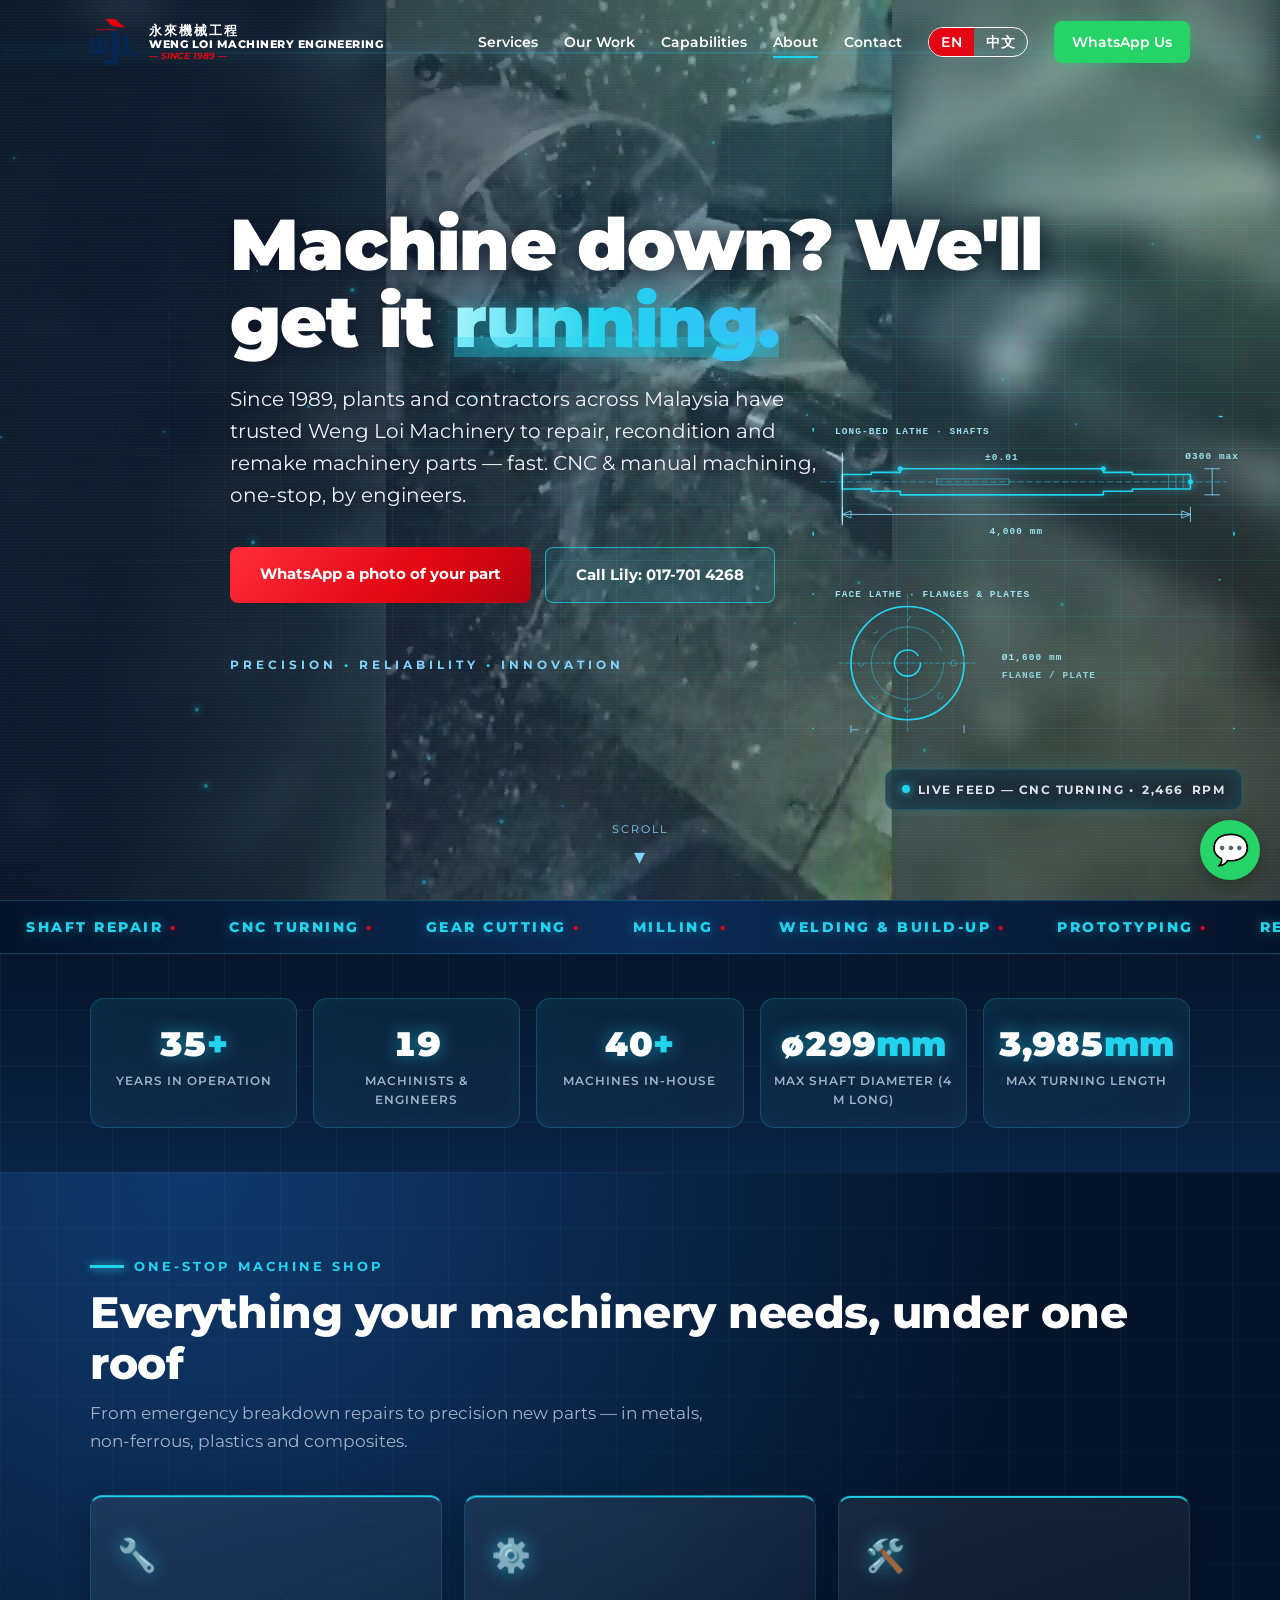
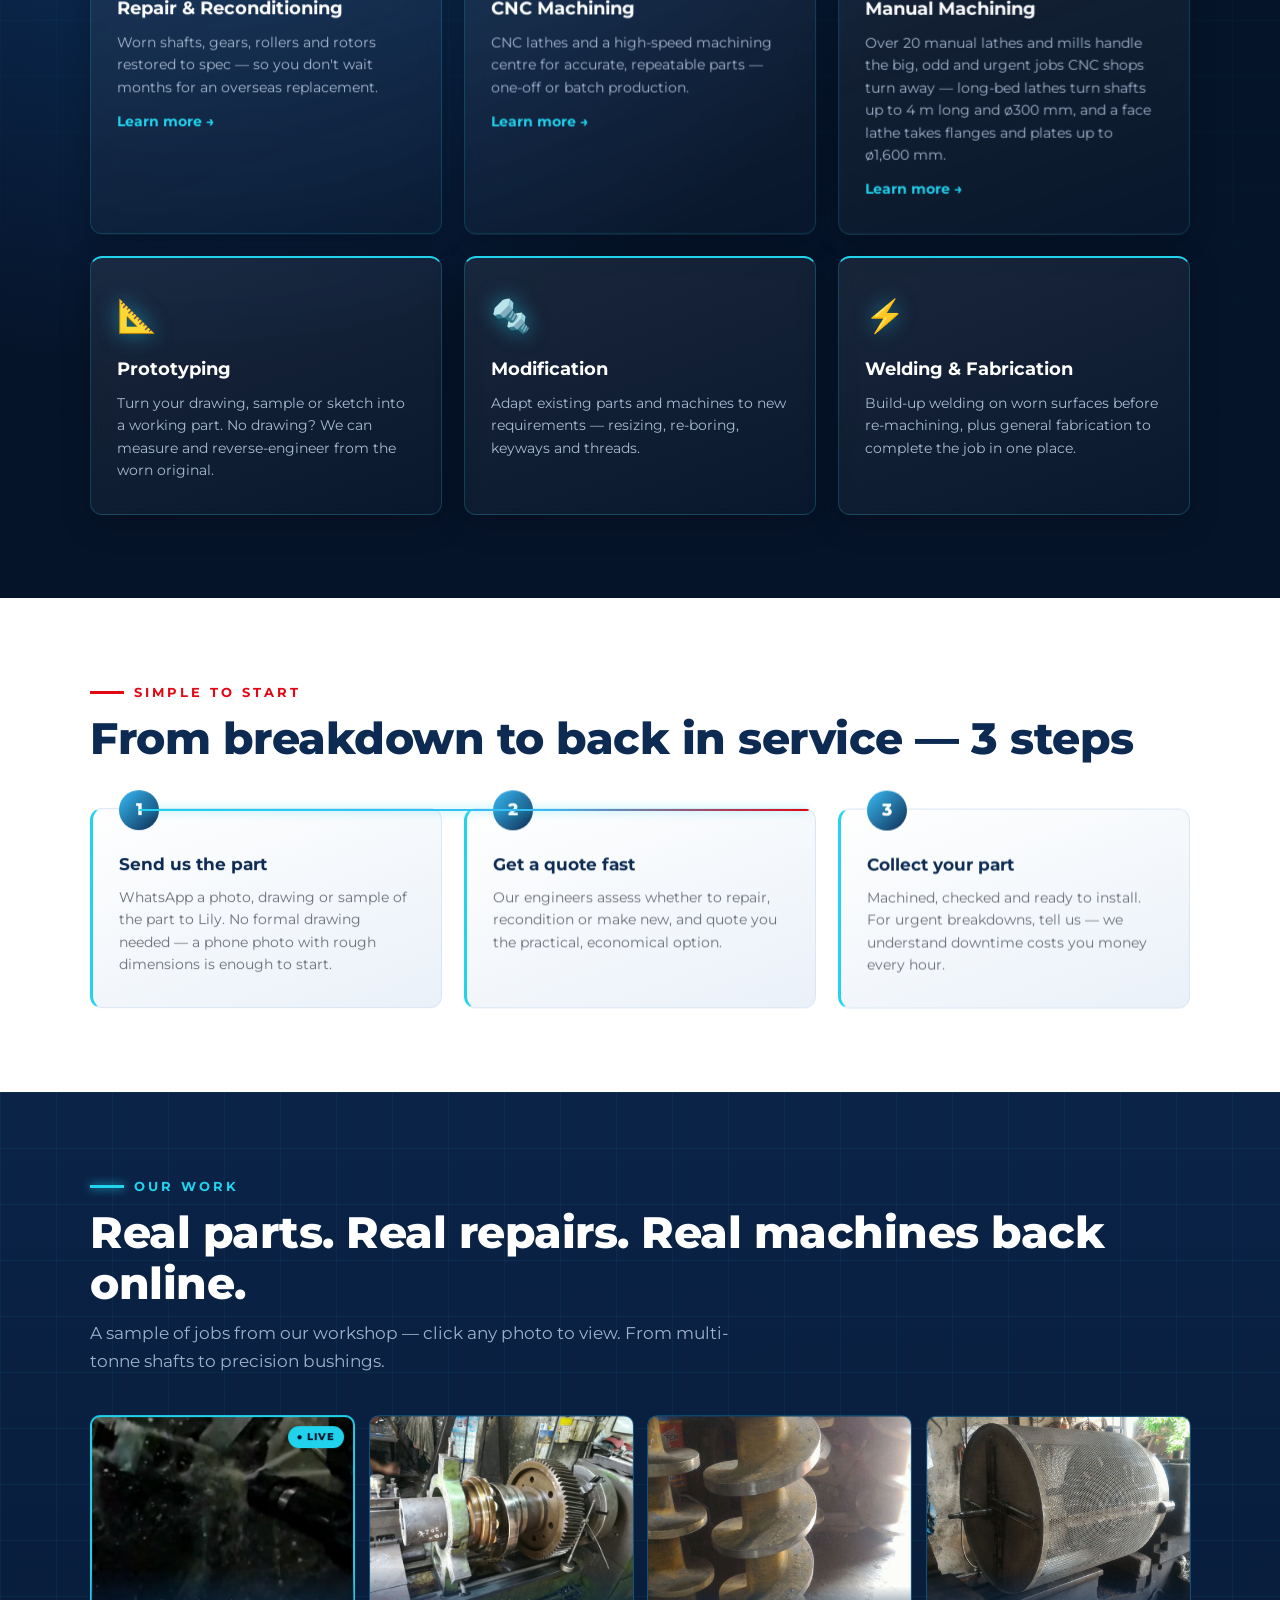
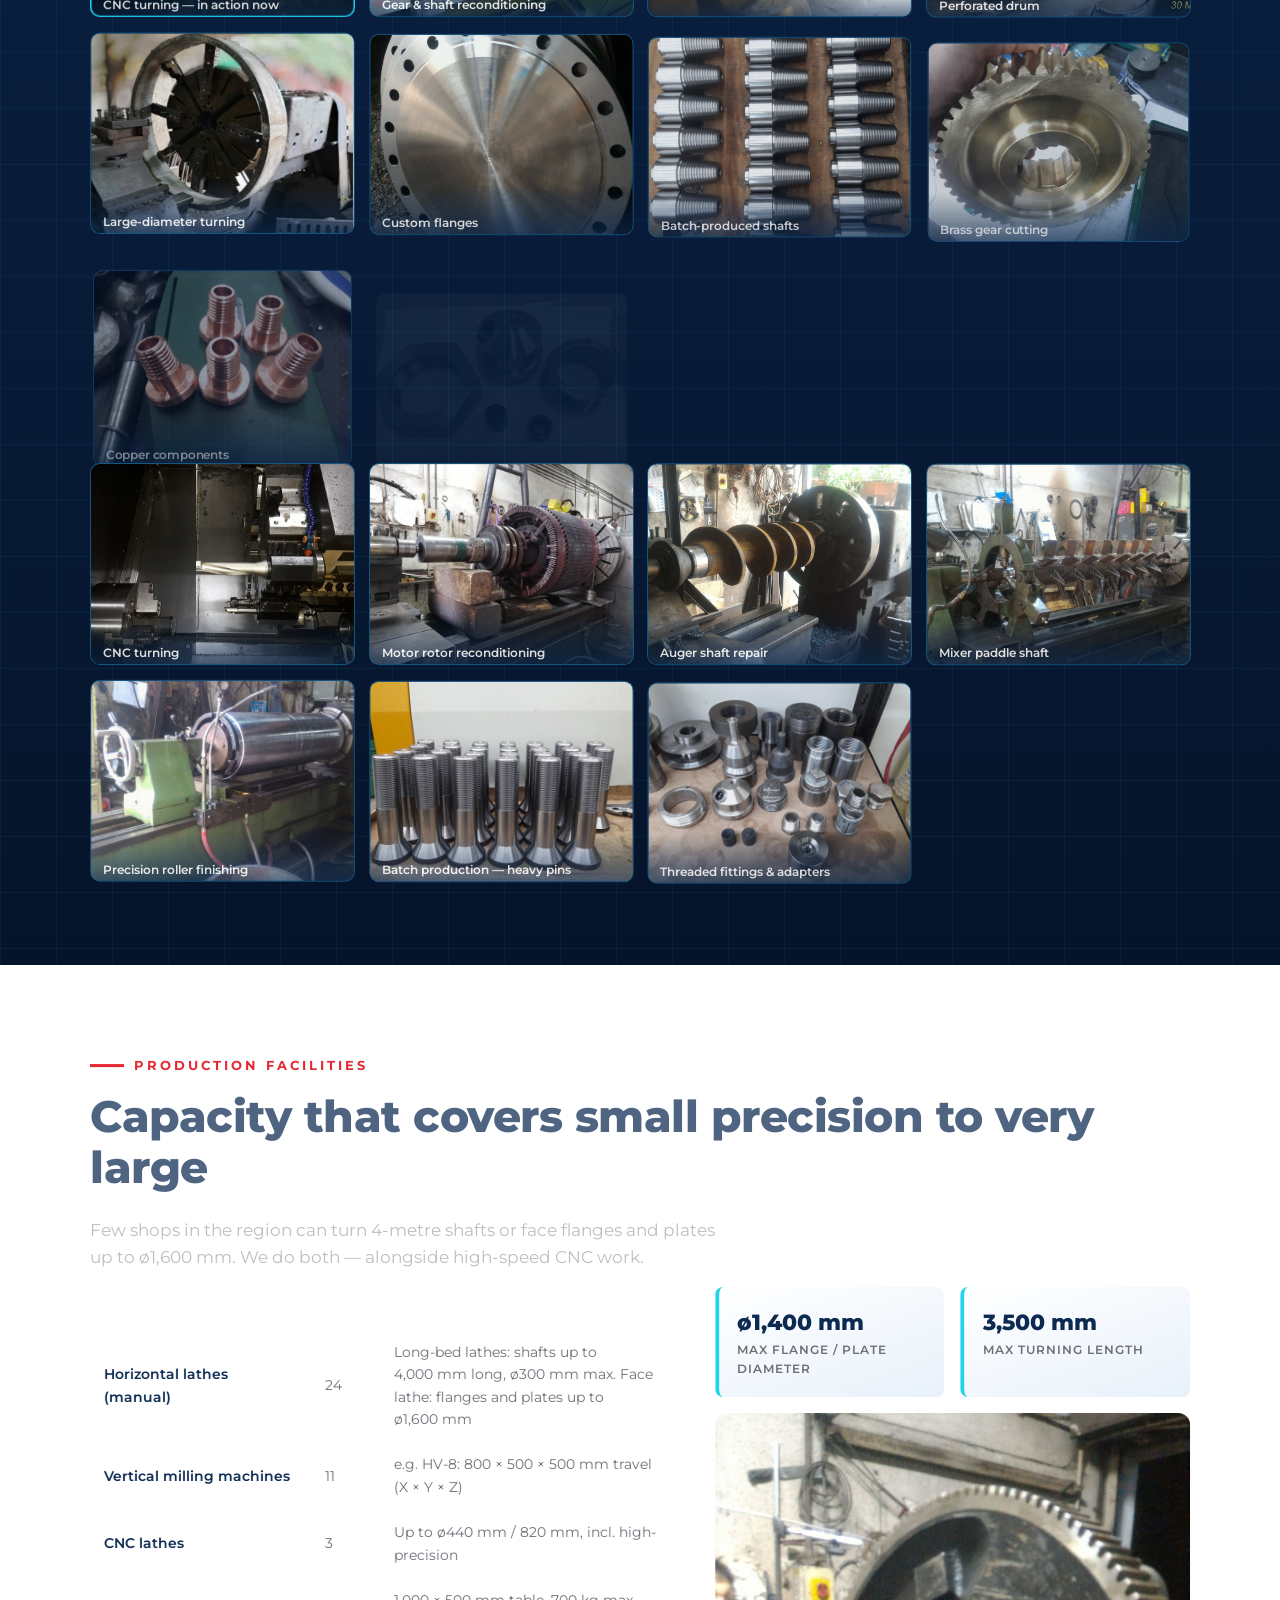
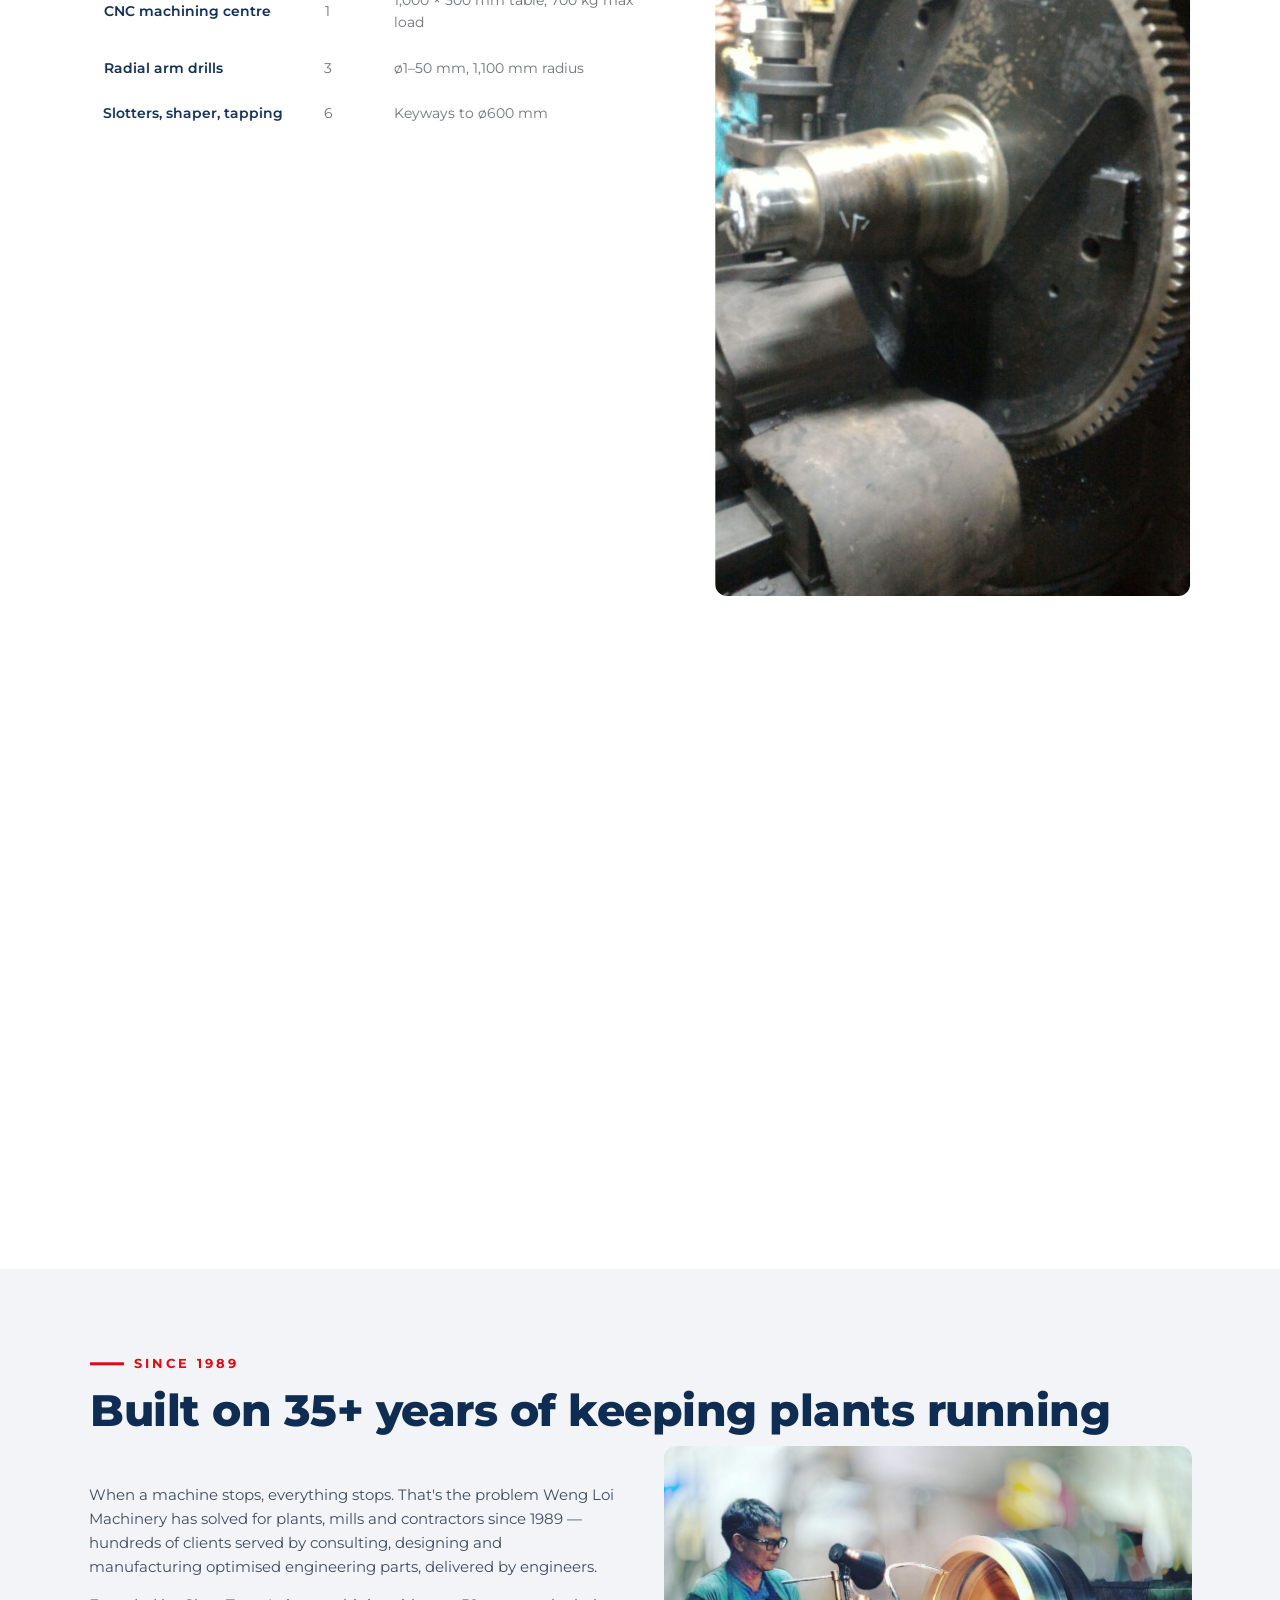
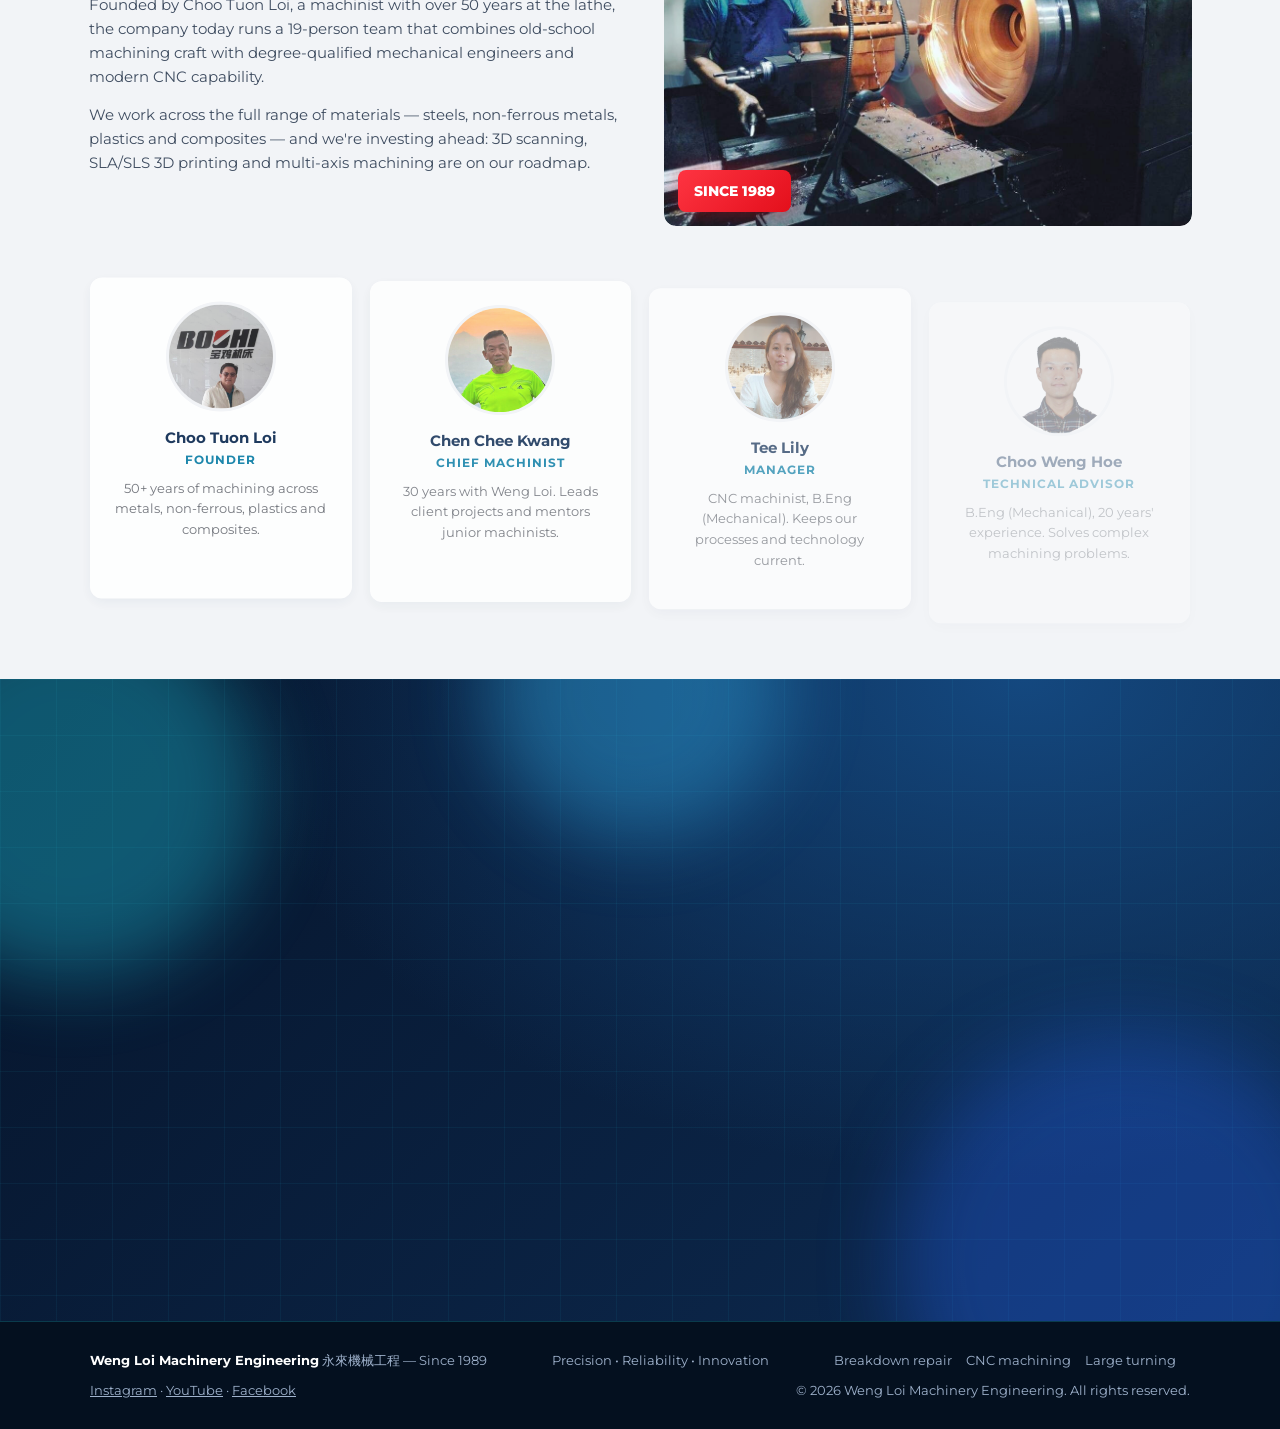
==== index.html @ 37cbccac "Merge #2 (Chinese pages) into main with spec wording kept" ====
<!DOCTYPE html>
<html lang="en">
<head>
<meta charset="UTF-8">
<meta name="viewport" content="width=device-width, initial-scale=1.0">
<title>Weng Loi Machinery Engineering — Machining, Repair &amp; Reconditioning Since 1989 | Ipoh, Malaysia</title>
<meta name="description" content="One-stop machine shop in Ipoh since 1989. CNC &amp; manual machining, machinery parts repair and reconditioning for plants, factories and contractors. Shafts up to 4 m long and ø300 mm; flanges and plates up to ø1,600 mm. WhatsApp us your part today.">
<link rel="preconnect" href="https://fonts.googleapis.com">
<link rel="preconnect" href="https://fonts.gstatic.com" crossorigin>
<link href="https://fonts.googleapis.com/css2?family=Montserrat:ital,wght@0,400;0,500;0,600;0,700;0,800;0,900;1,600&display=swap" rel="stylesheet">
<link rel="icon" type="image/png" href="assets/img/logo.png">
<script id="lang-redirect">
/* Old ?lang=zh links, a saved 中文 choice, or a Chinese-language browser go to /zh/. Crawlers have no saved choice. */
(function(){try{var q=location.search.match(/[?&]lang=(en|zh)/),p=q?q[1]:localStorage.getItem('wl-lang');
if(!p&&(navigator.language||'').toLowerCase().indexOf('zh')===0)p='zh';
if(p==='zh')location.replace('zh/'+location.hash);}catch(e){}})();
</script>
<link rel="alternate" hreflang="en" href="https://www.wengloi.com/">
<link rel="canonical" href="https://www.wengloi.com/">
<link rel="alternate" hreflang="zh-Hans" href="https://www.wengloi.com/zh/">
<link rel="alternate" hreflang="x-default" href="https://www.wengloi.com/">
<meta property="og:type" content="website">
<meta property="og:site_name" content="Weng Loi Machinery Engineering 永來機械工程">
<meta property="og:title" content="Weng Loi Machinery Engineering — Machining, Repair &amp; Reconditioning in Ipoh since 1989">
<meta property="og:description" content="CNC &amp; manual machining, shaft and gear repair, reconditioning and build-up welding. Shafts up to 4 m long and ø300 mm; flanges and plates up to ø1,600 mm. WhatsApp a photo of your part.">
<meta property="og:url" content="https://www.wengloi.com/">
<meta property="og:image" content="https://www.wengloi.com/assets/img/hero-machinist.jpg">
<meta property="og:locale" content="en_MY">
<meta property="og:locale:alternate" content="zh_CN">
<meta name="twitter:card" content="summary_large_image">
<script type="application/ld+json">
{
  "@context": "https://schema.org",
  "@type": ["LocalBusiness", "ProfessionalService"],
  "@id": "https://www.wengloi.com/#business",
  "name": "Weng Loi Machinery Engineering",
  "alternateName": ["永來機械工程", "永来机械工程", "Weng Loi Machinery"],
  "url": "https://www.wengloi.com/",
  "logo": "https://www.wengloi.com/assets/img/logo.png",
  "image": "https://www.wengloi.com/assets/img/hero-machinist.jpg",
  "description": "Machine shop in Ipoh, Perak since 1989: CNC and manual machining, breakdown repair and reconditioning of shafts, gears, rollers and rotors, prototyping, modification, and welding and fabrication. Shafts up to 4 m long and 300 mm diameter on a long-bed lathe; flanges and plates up to 1,600 mm diameter on a face lathe.",
  "foundingDate": "1989",
  "founder": {"@type": "Person", "name": "Choo Tuon Loi"},
  "telephone": "+60177014268",
  "email": "wlmec.eng@gmail.com",
  "address": {
    "@type": "PostalAddress",
    "streetAddress": "No 5 & 7, Hala Menglembu Timur 1, Kawasan Perindustrian Ringan Menglembu Timur",
    "addressLocality": "Ipoh",
    "addressRegion": "Perak",
    "postalCode": "31450",
    "addressCountry": "MY"
  },
  "hasMap": "https://maps.app.goo.gl/nK4toVswdyoJfBtD9",
  "openingHoursSpecification": [
    {"@type": "OpeningHoursSpecification", "dayOfWeek": ["Monday", "Tuesday", "Wednesday", "Thursday", "Friday"], "opens": "08:30", "closes": "19:30"},
    {"@type": "OpeningHoursSpecification", "dayOfWeek": ["Saturday", "Sunday"], "opens": "08:30", "closes": "17:30"}
  ],
  "areaServed": [{"@type": "State", "name": "Perak"}, {"@type": "Country", "name": "Malaysia"}],
  "knowsLanguage": ["en", "zh", "ms"],
  "sameAs": ["https://www.instagram.com/weng_loi_machinery/", "https://www.youtube.com/@wengloi1989", "https://www.facebook.com/profile.php?id=61596508982383", "https://maps.app.goo.gl/nK4toVswdyoJfBtD9"],
  "hasOfferCatalog": {
    "@type": "OfferCatalog",
    "name": "Machining and repair services",
    "itemListElement": [
      {"@type": "Offer", "itemOffered": {"@type": "Service", "name": "Machinery parts repair and reconditioning", "description": "Worn shafts, gears, rollers and rotors restored to specification."}},
      {"@type": "Offer", "itemOffered": {"@type": "Service", "name": "CNC machining", "description": "CNC turning and machining centre work, one-off or batch."}},
      {"@type": "Offer", "itemOffered": {"@type": "Service", "name": "Manual machining", "description": "Large manual turning: shafts up to 4 m long and 300 mm diameter, flanges and plates up to 1,600 mm diameter; milling, slotting and keyways."}},
      {"@type": "Offer", "itemOffered": {"@type": "Service", "name": "Prototyping and reverse engineering", "description": "Parts made from drawings, samples or worn originals."}},
      {"@type": "Offer", "itemOffered": {"@type": "Service", "name": "Modification", "description": "Resizing, re-boring, keyways and threads on existing parts."}},
      {"@type": "Offer", "itemOffered": {"@type": "Service", "name": "Welding and fabrication", "description": "Build-up welding before re-machining, and general fabrication."}}
    ]
  }
}
</script>
<style>
:root{
  --navy:#0D2B52;
  --navy2:#123563;
  --red:#E30613;
  --steel:#6B6F76;
  --light:#F2F4F7;
  --white:#FFFFFF;
  --wa:#25D366;
  --maxw:1140px;
}
*{margin:0;padding:0;box-sizing:border-box}
html{scroll-behavior:smooth}
html{overflow-x:hidden}
body{font-family:'Montserrat',Arial,sans-serif;color:var(--navy);background:var(--white);line-height:1.6;overflow-x:hidden;max-width:100vw}
img{max-width:100%;display:block}
a{color:inherit}
.wrap{max-width:var(--maxw);margin:0 auto;padding:0 20px}
section{padding:84px 0;position:relative}
h2{font-size:clamp(28px,4.4vw,44px);font-weight:800;line-height:1.15;margin-bottom:12px;letter-spacing:-.5px}
.kicker{color:var(--red);font-weight:700;font-size:13px;letter-spacing:3px;text-transform:uppercase;margin-bottom:10px;display:flex;align-items:center;gap:10px}
.kicker::before{content:"";display:inline-block;width:34px;height:3px;background:var(--red)}
.lead{color:var(--steel);font-size:17px;max-width:640px}
.btn{display:inline-block;padding:15px 30px;border-radius:8px;font-weight:700;font-size:15px;text-decoration:none;transition:transform .2s ease,box-shadow .2s ease;text-align:center;position:relative;overflow:hidden}
.btn:hover{transform:translateY(-3px) scale(1.02);box-shadow:0 12px 28px rgba(13,43,82,.35)}
.btn:active{transform:translateY(-1px)}
.btn-red{background:var(--red);color:#fff}
.btn-outline{border:2px solid #fff;color:#fff}
.btn::after{content:"";position:absolute;top:0;left:-80%;width:40%;height:100%;background:linear-gradient(100deg,transparent,rgba(255,255,255,.35),transparent);transform:skewX(-20deg)}
.btn:hover::after{animation:shine .7s ease}
@keyframes shine{to{left:130%}}

/* ---------- Scroll progress ---------- */
#progress{position:fixed;top:0;left:0;height:3px;width:0;background:linear-gradient(90deg,var(--red),#ff5a63);z-index:300;transition:width .1s linear}

/* ---------- Header ---------- */
header{position:fixed;top:0;left:0;right:0;z-index:200;background:rgba(255,255,255,0);transition:background .35s ease,box-shadow .35s ease,height .35s ease}
header .nav{display:flex;align-items:center;justify-content:space-between;height:84px;transition:height .35s ease}
header.solid{background:rgba(255,255,255,.96);backdrop-filter:blur(10px);box-shadow:0 2px 18px rgba(13,43,82,.12)}
header.solid .nav{height:68px}
header:not(.solid) nav.menu a:not(.nav-cta){color:#fff}
header:not(.solid) .logo-text .cn,header:not(.solid) .logo-text .en{color:#fff}
header:not(.solid) .burger{color:#fff}
.logo{display:flex;align-items:center;gap:10px;text-decoration:none}
.logo-mark{height:46px;width:auto;transition:transform .4s ease}
.logo:hover .logo-mark{transform:rotate(-8deg) scale(1.08)}
.logo-text{line-height:1.15}
.logo-text .cn{font-size:13px;font-weight:700;letter-spacing:2px;transition:color .35s}
.logo-text .en{font-size:11px;font-weight:800;letter-spacing:.5px;transition:color .35s}
.logo-text .since{font-size:9px;color:var(--red);font-weight:700;font-style:italic}
nav.menu{display:flex;gap:26px;align-items:center}
nav.menu a{text-decoration:none;font-weight:600;font-size:14px;color:var(--navy);position:relative;transition:color .35s}
nav.menu a:not(.nav-cta)::after{content:"";position:absolute;left:0;bottom:-5px;width:0;height:2px;background:var(--red);transition:width .25s ease}
nav.menu a:not(.nav-cta):hover::after,nav.menu a.active::after{width:100%}
nav.menu a.active{color:var(--red)}
.nav-cta{background:var(--wa);color:#fff !important;padding:10px 18px;border-radius:8px;font-weight:700;transition:transform .2s}
.nav-cta:hover{transform:scale(1.06)}
.burger{display:none;background:none;border:none;cursor:pointer;font-size:26px;color:var(--navy);transition:color .35s}

/* ---------- Hero ---------- */
.hero{position:relative;color:#fff;padding:0;min-height:100svh;display:flex;align-items:center;overflow:hidden}
.hero-bg{position:absolute;inset:-12% 0;background:url('assets/img/hero-machinist.jpg') center/cover no-repeat;animation:kenburns 18s ease-in-out infinite alternate;will-change:transform}
@keyframes kenburns{from{transform:scale(1)}to{transform:scale(1.12)}}
.hero-video{position:absolute;inset:0;width:100%;height:100%;object-fit:cover}
.hero-tint{position:absolute;inset:0;background:linear-gradient(105deg,rgba(13,43,82,.55) 22%,rgba(13,43,82,.15) 48%,rgba(13,43,82,0))}
.hero-tint::before{content:"";position:absolute;inset:0;background:radial-gradient(ellipse at center,transparent 78%,rgba(8,18,36,.25))}
.hero-tint::after{content:"";position:absolute;inset:0;background:repeating-linear-gradient(0deg,rgba(255,255,255,.02) 0 1px,transparent 1px 3px)}
.hud{position:absolute;right:38px;bottom:90px;z-index:2;background:rgba(13,43,82,.35);border:1px solid rgba(255,255,255,.25);backdrop-filter:blur(10px);color:#dbe2ec;font-size:12px;font-weight:700;letter-spacing:1.5px;padding:10px 16px;border-radius:10px;display:flex;align-items:center;gap:8px;text-transform:uppercase}
.hud .dot{width:8px;height:8px;border-radius:50%;background:var(--red);animation:blink 1.2s ease infinite}
@keyframes blink{50%{opacity:.15}}
.hero-grid{position:absolute;inset:0;z-index:1;background-image:linear-gradient(rgba(159,178,204,.045) 1px,transparent 1px),linear-gradient(90deg,rgba(159,178,204,.045) 1px,transparent 1px);background-size:56px 56px;mask-image:radial-gradient(ellipse at 70% 50%,#000 30%,transparent 75%);-webkit-mask-image:radial-gradient(ellipse at 70% 50%,#000 30%,transparent 75%)}
.hero .wrap{position:relative;z-index:2;padding-top:110px;padding-bottom:130px}
.hero h1{font-size:clamp(36px,6.5vw,72px);font-weight:900;line-height:1.08;max-width:820px;letter-spacing:-1px;text-shadow:0 2px 22px rgba(8,18,36,.85)}
.hero h1 .w{display:inline-block;opacity:0;transform:translateY(40px) rotate(3deg);animation:wordup .7s cubic-bezier(.2,.7,.3,1) forwards}
@keyframes wordup{to{opacity:1;transform:none}}
.hero h1 .accent{color:#ff4d57;position:relative;white-space:nowrap;text-shadow:0 0 26px rgba(227,6,19,.55)}
.hero h1 .accent::after{content:"";position:absolute;left:0;bottom:4px;width:100%;height:26%;background:rgba(227,6,19,.35);z-index:-1;transform:scaleX(0);transform-origin:left;animation:underline .6s ease 1.4s forwards}
@keyframes underline{to{transform:scaleX(1)}}
.hero p.sub{font-size:clamp(16px,2.2vw,20px);margin:22px 0 36px;max-width:600px;color:#eef2f8;opacity:0;animation:fadeup .8s ease 1s forwards;text-shadow:0 1px 14px rgba(8,18,36,.9)}
.hero .btns{display:flex;gap:14px;flex-wrap:wrap;opacity:0;animation:fadeup .8s ease 1.25s forwards}
.hero .tagline{margin-top:52px;font-size:12px;letter-spacing:4px;font-weight:700;color:#9fb2cc;text-transform:uppercase;opacity:0;animation:fadeup .8s ease 1.5s forwards}
.hero .tagline b{color:var(--red)}
@keyframes fadeup{from{opacity:0;transform:translateY(24px)}to{opacity:1;transform:none}}
.scroll-hint{position:absolute;bottom:26px;left:50%;transform:translateX(-50%);z-index:2;color:#9fb2cc;font-size:11px;letter-spacing:2px;text-transform:uppercase;text-align:center;text-decoration:none}
.scroll-hint span{display:block;font-size:22px;animation:bob 1.6s ease infinite}
@keyframes bob{0%,100%{transform:translateY(0)}50%{transform:translateY(8px)}}

/* ---------- Marquee ---------- */
.marquee{background:var(--red);color:#fff;overflow:hidden;padding:13px 0;white-space:nowrap}
.marquee .track{display:inline-block;animation:marquee 26s linear infinite}
.marquee:hover .track{animation-play-state:paused}
.marquee span{font-weight:800;font-size:14px;letter-spacing:2.5px;text-transform:uppercase;margin:0 26px}
.marquee i{font-style:normal;opacity:.6}
@keyframes marquee{to{transform:translateX(-50%)}}

/* ---------- Trust bar ---------- */
.trust{background:var(--navy);color:#fff;padding:44px 0;position:relative}
.trust::before{content:"";position:absolute;inset:0;background-image:linear-gradient(rgba(159,178,204,.06) 1px,transparent 1px),linear-gradient(90deg,rgba(159,178,204,.06) 1px,transparent 1px);background-size:56px 56px}
.trust .wrap{display:grid;grid-template-columns:repeat(5,1fr);gap:16px;text-align:center;position:relative}
.trust .wrap>div{background:rgba(255,255,255,.05);border:1px solid rgba(255,255,255,.1);border-radius:14px;padding:18px 10px;backdrop-filter:blur(8px)}
.trust .num{font-size:34px;font-weight:900;color:#fff}
.trust .num em{color:var(--red);font-style:normal}
.trust .lbl{font-size:12px;letter-spacing:1px;text-transform:uppercase;color:#9fb2cc;font-weight:600}

/* ---------- Services ---------- */
.services{background:var(--light)}
.grid3{display:grid;grid-template-columns:repeat(3,1fr);gap:22px;margin-top:40px}
.card{background:#fff;border-radius:12px;padding:32px 26px;box-shadow:0 4px 14px rgba(13,43,82,.06);border-top:4px solid var(--navy);transition:box-shadow .3s ease,border-color .3s ease;transform-style:preserve-3d;will-change:transform}
.card:hover{border-top-color:var(--red);box-shadow:0 18px 40px rgba(13,43,82,.16)}
.card .ico{font-size:32px;margin-bottom:14px;display:inline-block;transition:transform .3s ease}
.card:hover .ico{transform:scale(1.25) rotate(-8deg)}
.card h3{font-size:18px;font-weight:700;margin-bottom:8px}
.card p{font-size:14px;color:var(--steel)}

/* ---------- Steps ---------- */
.steps .grid3{margin-top:44px}
.step{position:relative;padding:32px 26px;border-radius:12px;background:var(--light);transition:transform .25s ease,box-shadow .25s ease}
.step:hover{transform:translateY(-6px);box-shadow:0 14px 30px rgba(13,43,82,.12)}
.step .n{position:absolute;top:-19px;left:26px;background:var(--red);color:#fff;font-weight:800;width:40px;height:40px;border-radius:50%;display:flex;align-items:center;justify-content:center;font-size:17px;box-shadow:0 0 0 0 rgba(227,6,19,.5);animation:pulse 2.4s ease infinite}
@keyframes pulse{0%{box-shadow:0 0 0 0 rgba(227,6,19,.45)}70%{box-shadow:0 0 0 14px rgba(227,6,19,0)}100%{box-shadow:0 0 0 0 rgba(227,6,19,0)}}
.step h3{font-size:17px;font-weight:700;margin:10px 0 8px}
.step p{font-size:14px;color:var(--steel)}

/* ---------- Gallery ---------- */
.work{background:var(--navy);color:#fff}
.work::before{content:"";position:absolute;inset:0;background-image:linear-gradient(rgba(159,178,204,.05) 1px,transparent 1px),linear-gradient(90deg,rgba(159,178,204,.05) 1px,transparent 1px);background-size:56px 56px;pointer-events:none}
.work .wrap{position:relative}
.work .lead{color:#9fb2cc}
.gallery{display:grid;grid-template-columns:repeat(4,1fr);gap:14px;margin-top:40px}
.gallery figure{position:relative;border-radius:10px;overflow:hidden;background:var(--navy2);cursor:zoom-in}
.gallery img{width:100%;height:200px;object-fit:cover;transition:transform .45s cubic-bezier(.2,.7,.3,1),filter .45s}
.gallery video{width:100%;height:200px;object-fit:cover;display:block}
.gallery figure.vid{cursor:default;outline:2px solid var(--red);outline-offset:-2px}
.gallery figure.vid::after{content:"● LIVE";font-size:10px;font-weight:800;letter-spacing:1px;color:#fff;background:var(--red);padding:3px 8px;border-radius:20px;opacity:1;top:10px;right:10px}
.gallery figure:hover img{transform:scale(1.09);filter:brightness(1.08)}
.gallery figcaption{position:absolute;left:0;right:0;bottom:0;background:linear-gradient(transparent,rgba(13,43,82,.94));padding:28px 12px 10px;font-size:12px;font-weight:600;transform:translateY(8px);opacity:.85;transition:transform .3s,opacity .3s}
.gallery figure:hover figcaption{transform:none;opacity:1}
.gallery figure::after{content:"⊕";position:absolute;top:10px;right:12px;font-size:18px;opacity:0;transition:opacity .3s}
.gallery figure:hover::after{opacity:.9}

/* ---------- Lightbox ---------- */
.lb{position:fixed;inset:0;background:rgba(8,18,36,.94);z-index:400;display:none;align-items:center;justify-content:center;flex-direction:column;padding:30px}
.lb.open{display:flex;animation:lbfade .25s ease}
@keyframes lbfade{from{opacity:0}to{opacity:1}}
.lb img{max-width:min(92vw,1000px);max-height:78vh;object-fit:contain;border-radius:8px;box-shadow:0 20px 60px rgba(0,0,0,.5)}
.lb .cap{color:#dbe2ec;font-size:14px;font-weight:600;margin-top:14px}
.lb button{position:absolute;background:rgba(255,255,255,.1);border:1px solid rgba(255,255,255,.25);color:#fff;font-size:22px;width:46px;height:46px;border-radius:50%;cursor:pointer;transition:background .2s}
.lb button:hover{background:var(--red)}
.lb .x{top:20px;right:20px}
.lb .prev{left:16px;top:50%;transform:translateY(-50%)}
.lb .next{right:16px;top:50%;transform:translateY(-50%)}

/* ---------- Capabilities ---------- */
.caps .cols{display:grid;grid-template-columns:1.1fr .9fr;gap:44px;margin-top:40px;align-items:start}
.caps table{width:100%;border-collapse:collapse;font-size:14px;table-layout:fixed}
.caps th:nth-child(1),.caps td:nth-child(1){width:38%}
.caps th:nth-child(2),.caps td:nth-child(2){width:12%}
.caps td,.caps th{overflow-wrap:break-word}
.caps th{background:var(--navy);color:#fff;text-align:left;padding:11px 14px;font-size:13px}
.caps td{padding:11px 14px;border-bottom:1px solid #e2e6ec;color:var(--steel)}
.caps td:first-child{color:var(--navy);font-weight:600}
.caps tbody tr{transition:background .2s}
.caps tbody tr:hover{background:var(--light)}
.capstats{display:grid;grid-template-columns:1fr 1fr;gap:16px}
.capstat{background:var(--light);border-left:4px solid var(--red);border-radius:8px;padding:18px;transition:transform .25s ease,box-shadow .25s ease}
.capstat:hover{transform:translateY(-4px);box-shadow:0 10px 24px rgba(13,43,82,.12)}
.capstat .v{font-size:22px;font-weight:800}
.capstat .k{font-size:12px;color:var(--steel);font-weight:600;text-transform:uppercase;letter-spacing:1px}
.caps .machimg{border-radius:12px;margin-top:16px;width:100%;height:auto;transition:transform .4s ease;cursor:zoom-in}
.caps .machimg:hover{transform:scale(1.01)}

/* ---------- About ---------- */
.about{background:var(--light)}
.about .cols{display:grid;grid-template-columns:1fr 1fr;gap:44px;align-items:center;margin-top:8px}
.about .cols img{border-radius:12px;width:100%;height:380px;object-fit:cover}
.about .imgwrap{overflow:hidden;border-radius:12px;position:relative}
.about .imgwrap img{transition:transform .5s ease}
.about .imgwrap:hover img{transform:scale(1.05)}
.about .badge{position:absolute;bottom:14px;left:14px;background:var(--red);color:#fff;font-weight:800;padding:10px 16px;border-radius:8px;font-size:14px;box-shadow:0 8px 20px rgba(0,0,0,.25)}
.about p{margin-bottom:14px;color:#3c4a5e;font-size:15px}
.team{display:grid;grid-template-columns:repeat(4,1fr);gap:18px;margin-top:48px}
.member{background:#fff;border-radius:12px;padding:24px 22px;box-shadow:0 4px 14px rgba(13,43,82,.06);text-align:center;transition:transform .3s ease,box-shadow .3s ease}
.member:hover{transform:translateY(-8px);box-shadow:0 18px 36px rgba(13,43,82,.15)}
.member img{width:110px;height:110px;border-radius:50%;object-fit:cover;margin:0 auto 14px;border:3px solid var(--light);transition:border-color .3s,transform .3s}
.member:hover img{border-color:var(--red);transform:scale(1.06)}
.member h4{font-size:15px;font-weight:700}
.member .role{color:var(--red);font-size:12px;font-weight:700;text-transform:uppercase;letter-spacing:1px;margin-bottom:8px}
.member p{font-size:13px;color:var(--steel)}

/* ---------- Contact ---------- */
.contact{background:linear-gradient(135deg,var(--navy) 0%,var(--navy2) 100%);color:#fff;text-align:center;overflow:hidden}
.contact h2{color:#fff}
.contact .lead{margin:0 auto 34px;color:#9fb2cc}
.contact .btns{display:flex;gap:14px;justify-content:center;flex-wrap:wrap;margin-bottom:46px}
.btn-wa{background:var(--wa);color:#fff;font-size:17px;padding:17px 36px}
.contact .info{display:grid;grid-template-columns:repeat(4,1fr);gap:22px;max-width:1100px;margin:0 auto;text-align:left}
.info div{background:rgba(255,255,255,.07);border:1px solid rgba(255,255,255,.14);border-radius:14px;padding:22px;transition:transform .25s,background .25s;backdrop-filter:blur(12px)}
.info div:hover{transform:translateY(-4px);background:rgba(255,255,255,.1)}
.info h4{font-size:13px;letter-spacing:1.5px;text-transform:uppercase;color:#9fb2cc;margin-bottom:6px}
.info p, .info a{font-size:14px;color:#fff;text-decoration:none}
.info a:hover{color:var(--wa)}

/* ---------- Footer ---------- */
footer{background:#081c38;color:#9fb2cc;padding:28px 0;font-size:13px}
footer .wrap{display:flex;justify-content:space-between;flex-wrap:wrap;gap:10px}
footer b{color:#fff}

/* ---------- Floating buttons ---------- */
.wa-float{position:fixed;right:20px;bottom:20px;z-index:250;background:var(--wa);color:#fff;width:60px;height:60px;border-radius:50%;display:flex;align-items:center;justify-content:center;font-size:30px;text-decoration:none;box-shadow:0 6px 18px rgba(0,0,0,.3);animation:pulse 2.4s ease infinite;transition:transform .2s}
.wa-float:hover{transform:scale(1.12)}
.totop{position:fixed;right:26px;bottom:94px;z-index:250;background:var(--navy);color:#fff;width:46px;height:46px;border-radius:50%;border:none;font-size:20px;cursor:pointer;opacity:0;pointer-events:none;transition:opacity .3s,transform .2s;box-shadow:0 6px 16px rgba(0,0,0,.25)}
.totop.show{opacity:1;pointer-events:auto}
.totop:hover{transform:translateY(-4px);background:var(--red)}

/* ---------- Reveal ---------- */
.reveal{opacity:0;transform:translateY(36px);transition:opacity .9s cubic-bezier(.16,1,.3,1),transform .9s cubic-bezier(.16,1,.3,1);transition-delay:var(--d,0s)}
.reveal.show{opacity:1;transform:none}
.reveal-left{opacity:0;transform:translateX(-48px);transition:opacity 1s cubic-bezier(.16,1,.3,1),transform 1s cubic-bezier(.16,1,.3,1)}
.reveal-left.show{opacity:1;transform:none}
.reveal-right{opacity:0;transform:translateX(48px);transition:opacity 1s cubic-bezier(.16,1,.3,1),transform 1s cubic-bezier(.16,1,.3,1)}
.reveal-right.show{opacity:1;transform:none}

/* ---------- Responsive ---------- */

/* ---------- Language switch ---------- */
.lang{display:inline-flex;border:1.5px solid currentColor;border-radius:20px;overflow:hidden;color:var(--navy);transition:color .35s}
header:not(.solid) .lang{color:#fff}
.lang a{background:none;border:none;color:inherit;font:inherit;font-weight:700;font-size:12px;padding:6px 12px;cursor:pointer;letter-spacing:.5px;line-height:1.2;transition:background .2s;text-decoration:none}
nav.menu .lang a::after{display:none}
.lang a:hover{background:rgba(227,6,19,.18)}
.lang a[aria-current="true"]{background:var(--red);color:#fff !important}
.card .more{display:inline-block;margin-top:12px;font-size:14px;font-weight:700;color:var(--red);text-decoration:none}
.card .more:hover{text-decoration:underline}
.svc-links a{margin-right:14px;text-decoration:none}
.svc-links a:hover{color:#fff}
/* Chinese typography */
html[lang^="zh"] body{font-family:'Montserrat','Noto Sans SC','PingFang SC','Microsoft YaHei','Heiti SC',Arial,sans-serif}
html[lang^="zh"] h2,html[lang^="zh"] .hero h1{letter-spacing:0}
html[lang^="zh"] .hero h1{line-height:1.2}
html[lang^="zh"] h2{line-height:1.3}
html[lang^="zh"] .kicker{letter-spacing:2px;text-transform:none}
html[lang^="zh"] .hero .tagline{letter-spacing:3px}
html[lang^="zh"] .marquee span{letter-spacing:1.5px}
html[lang^="zh"] .trust .lbl,html[lang^="zh"] .capstat .k,html[lang^="zh"] .info h4,html[lang^="zh"] .member .role{letter-spacing:.5px}
html[lang^="zh"] .hero h1 .accent{white-space:normal}

@media (max-width:900px){
  .grid3,.trust .wrap{grid-template-columns:repeat(2,1fr)}
  .gallery{grid-template-columns:repeat(2,1fr)}
  .caps .cols,.about .cols{grid-template-columns:1fr}
  .team{grid-template-columns:repeat(2,1fr)}
  .contact .info{grid-template-columns:1fr}
  nav.menu{position:fixed;top:68px;left:0;right:0;width:100%;background:#fff;flex-direction:column;padding:20px;gap:18px;box-shadow:0 10px 20px rgba(13,43,82,.15);display:none;z-index:300}
  nav.menu.open{display:flex}
  nav.menu.open a{color:var(--navy) !important}
  nav.menu.open .lang{color:var(--navy) !important}
  nav.menu.open .lang a[aria-current="true"]{color:#fff !important}
  .burger{display:block}
  .hud{display:none}
}
@media (max-width:520px){
  .grid3,.trust .wrap,.gallery,.team{grid-template-columns:1fr}
  .gallery img{height:230px}
  section{padding:60px 0}
  .caps table{font-size:12px}
  .caps td,.caps th{padding:8px 8px}
}
.grid3>*,.gallery>*,.team>*,.trust .wrap>*,.contact .info>*,.caps .cols>*,.about .cols>*{min-width:0}
@media (prefers-reduced-motion:reduce){
  *,*::before,*::after{animation:none !important;transition:none !important}
  .reveal,.reveal-left,.reveal-right,.hero h1 .w,.hero p.sub,.hero .btns,.hero .tagline{opacity:1 !important;transform:none !important}
}
</style>
<link rel="stylesheet" href="assets/css/futuristic.css">
</head>
<body>

<div id="progress"></div>

<header id="hdr">
  <div class="wrap nav">
    <a class="logo" href="#top">
      <img class="logo-mark" src="assets/img/logo.png" alt="Weng Loi Machinery Engineering logo">
      <div class="logo-text">
        <div class="cn">永來機械工程</div>
        <div class="en">WENG LOI MACHINERY ENGINEERING</div>
        <div data-i18n="logo.since" class="since">— SINCE 1989 —</div>
      </div>
    </a>
    <button class="burger" aria-label="Menu" onclick="document.querySelector('.menu').classList.toggle('open')">☰</button>
    <nav class="menu">
      <a data-i18n="nav.services" href="#services">Services</a>
      <a data-i18n="nav.work" href="#work">Our Work</a>
      <a data-i18n="nav.caps" href="#capabilities">Capabilities</a>
      <a data-i18n="nav.about" href="#about">About</a>
      <a data-i18n="nav.contact" href="#contact">Contact</a>
      <div class="lang" role="group" aria-label="Language / 语言"><a href="./" data-lang="en" hreflang="en" lang="en" aria-current="true">EN</a><a href="zh/" data-lang="zh" hreflang="zh-Hans" lang="zh-Hans">中文</a></div>
      <a data-i18n="nav.wa" class="nav-cta" href="https://wa.me/60177014268?text=Hi%20Lily%2C%20I%20have%20a%20machining%20enquiry." target="_blank" rel="noopener">WhatsApp Us</a>
    </nav>
  </div>
</header>

<section class="hero" id="top">
  <div class="hero-bg" id="heroBg"></div>
  <video class="hero-video" src="assets/video/hero-bg.mp4" poster="assets/video/hero-bg-poster.jpg" autoplay muted loop playsinline aria-hidden="true"></video>
  <div class="hero-tint"></div>
  <div class="hero-grid"></div>
  <div class="hud"><span class="dot"></span><span data-i18n="hud">Live feed — CNC turning •</span> <span id="rpm">2,450</span> rpm</div>
  <div class="wrap">
    <h1 data-i18n="hero.h1" id="heroTitle">Machine down? We'll get it <span class="accent">running.</span></h1>
    <p data-i18n="hero.sub" class="sub">Since 1989, plants and contractors across Malaysia have trusted Weng Loi Machinery to repair, recondition and remake machinery parts — fast. CNC &amp; manual machining, one-stop, by engineers.</p>
    <div class="btns">
      <a data-i18n="hero.btn1" class="btn btn-red" href="https://wa.me/60177014268?text=Hi%20Lily%2C%20I%20have%20a%20machining%20enquiry." target="_blank" rel="noopener">WhatsApp a photo of your part</a>
      <a data-i18n="hero.btn2" class="btn btn-outline" href="tel:+60177014268">Call Lily: 017-701 4268</a>
    </div>
    <div data-i18n="hero.tag" class="tagline">Precision <b>•</b> Reliability <b>•</b> Innovation</div>
  </div>
  <a class="scroll-hint" href="#services"><em data-i18n="scroll" style="font-style:normal">Scroll</em><span>▾</span></a>
</section>

<div class="marquee" aria-hidden="true">
  <div class="track" id="mtrack">
    <span>Shaft Repair <i>•</i></span><span>CNC Turning <i>•</i></span><span>Gear Cutting <i>•</i></span><span>Milling <i>•</i></span><span>Welding &amp; Build-up <i>•</i></span><span>Prototyping <i>•</i></span><span>Reverse Engineering <i>•</i></span><span>Steel <i>•</i></span><span>Brass <i>•</i></span><span>Copper <i>•</i></span><span>Plastics &amp; Composites <i>•</i></span>
  </div>
</div>

<div class="trust">
  <div class="wrap">
    <div class="reveal"><div class="num"><span class="count" data-to="35">0</span><em>+</em></div><div data-i18n="trust.years" class="lbl">Years in operation</div></div>
    <div class="reveal" style="--d:.1s"><div class="num"><span class="count" data-to="19">0</span></div><div data-i18n="trust.staff" class="lbl">Machinists &amp; engineers</div></div>
    <div class="reveal" style="--d:.2s"><div class="num"><span class="count" data-to="40">0</span><em>+</em></div><div data-i18n="trust.machines" class="lbl">Machines in-house</div></div>
    <div class="reveal" style="--d:.3s"><div class="num">ø<span class="count" data-to="300">0</span><em>mm</em></div><div data-i18n="trust.dia" class="lbl">Max shaft diameter (4 m long)</div></div>
    <div class="reveal" style="--d:.4s"><div class="num"><span class="count" data-to="4000">0</span><em>mm</em></div><div data-i18n="trust.len" class="lbl">Max turning length</div></div>
  </div>
</div>

<section class="services" id="services">
  <div class="wrap">
    <div data-i18n="svc.kicker" class="kicker reveal">One-stop machine shop</div>
    <h2 data-i18n="svc.h2" class="reveal">Everything your machinery needs, under one roof</h2>
    <p data-i18n="svc.lead" class="lead reveal">From emergency breakdown repairs to precision new parts — in metals, non-ferrous, plastics and composites.</p>
    <div class="grid3">
      <div class="card reveal tilt"><div class="ico">🔧</div><h3 data-i18n="svc.1.h">Repair &amp; Reconditioning</h3><p data-i18n="svc.1.p">Worn shafts, gears, rollers and rotors restored to spec — so you don't wait months for an overseas replacement.</p><a class="more" data-i18n="svc.more" href="services/breakdown-repair/">Learn more →</a></div>
      <div class="card reveal tilt" style="--d:.1s"><div class="ico">⚙️</div><h3 data-i18n="svc.2.h">CNC Machining</h3><p data-i18n="svc.2.p">CNC lathes and a high-speed machining centre for accurate, repeatable parts — one-off or batch production.</p><a class="more" data-i18n="svc.more" href="services/cnc-machining/">Learn more →</a></div>
      <div class="card reveal tilt" style="--d:.2s"><div class="ico">🛠️</div><h3 data-i18n="svc.3.h">Manual Machining</h3><p data-i18n="svc.3.p">Over 20 manual lathes and mills handle the big, odd and urgent jobs CNC shops turn away — long-bed lathes turn shafts up to 4&nbsp;m long and ø300&nbsp;mm, and a face lathe takes flanges and plates up to ø1,600&nbsp;mm.</p><a class="more" data-i18n="svc.more" href="services/large-turning/">Learn more →</a></div>
      <div class="card reveal tilt"><div class="ico">📐</div><h3 data-i18n="svc.4.h">Prototyping</h3><p data-i18n="svc.4.p">Turn your drawing, sample or sketch into a working part. No drawing? We can measure and reverse-engineer from the worn original.</p></div>
      <div class="card reveal tilt" style="--d:.1s"><div class="ico">🔩</div><h3 data-i18n="svc.5.h">Modification</h3><p data-i18n="svc.5.p">Adapt existing parts and machines to new requirements — resizing, re-boring, keyways and threads.</p></div>
      <div class="card reveal tilt" style="--d:.2s"><div class="ico">⚡</div><h3 data-i18n="svc.6.h">Welding &amp; Fabrication</h3><p data-i18n="svc.6.p">Build-up welding on worn surfaces before re-machining, plus general fabrication to complete the job in one place.</p></div>
    </div>
  </div>
</section>

<section class="steps">
  <div class="wrap">
    <div data-i18n="step.kicker" class="kicker reveal">Simple to start</div>
    <h2 data-i18n="step.h2" class="reveal">From breakdown to back in service — 3 steps</h2>
    <div class="grid3">
      <div class="step reveal"><div class="n">1</div><h3 data-i18n="step.1.h">Send us the part</h3><p data-i18n="step.1.p">WhatsApp a photo, drawing or sample of the part to Lily. No formal drawing needed — a phone photo with rough dimensions is enough to start.</p></div>
      <div class="step reveal" style="--d:.15s"><div class="n">2</div><h3 data-i18n="step.2.h">Get a quote fast</h3><p data-i18n="step.2.p">Our engineers assess whether to repair, recondition or make new, and quote you the practical, economical option.</p></div>
      <div class="step reveal" style="--d:.3s"><div class="n">3</div><h3 data-i18n="step.3.h">Collect your part</h3><p data-i18n="step.3.p">Machined, checked and ready to install. For urgent breakdowns, tell us — we understand downtime costs you money every hour.</p></div>
    </div>
  </div>
</section>

<section class="work" id="work">
  <div class="wrap">
    <div data-i18n="work.kicker" class="kicker reveal">Our work</div>
    <h2 data-i18n="work.h2" class="reveal">Real parts. Real repairs. Real machines back online.</h2>
    <p data-i18n="work.lead" class="lead reveal">A sample of jobs from our workshop — click any photo to view. From multi-tonne shafts to precision bushings.</p>
    <div class="gallery" id="gallery">
      <figure class="reveal vid"><video src="assets/video/cnc-turning.mp4" poster="assets/video/cnc-turning-poster.jpg" autoplay muted loop playsinline></video><figcaption data-i18n="cap.cncnow">CNC turning — in action now</figcaption></figure>
      <figure class="reveal"><img src="assets/img/work-gear-shaft-repair.jpg" alt="Gear and shaft assembly repair on lathe" data-i18n-alt="alt.gear" loading="lazy"><figcaption data-i18n="cap.gear">Gear &amp; shaft reconditioning</figcaption></figure>
      <figure class="reveal" style="--d:.05s"><img src="assets/img/work-screw-conveyor.jpg" alt="Auger machining on long-bed lathe" data-i18n-alt="alt.auger2" loading="lazy"><figcaption></figcaption></figure>
      <figure class="reveal" style="--d:.1s"><img src="assets/img/work-perforated-drum.jpg" alt="Perforated drum fabrication" data-i18n-alt="alt.drum" loading="lazy"><figcaption data-i18n="cap.drum">Perforated drum</figcaption></figure>
      <figure class="reveal" style="--d:.15s"><img src="assets/img/work-large-ring.jpg" alt="Very large ring mounted on faceplate chuck of lathe" data-i18n-alt="alt.ring" loading="lazy"><figcaption data-i18n="cap.ring">Large-diameter turning</figcaption></figure>
      <figure class="reveal"><img src="assets/img/work-flanges.jpg" alt="Machined steel flanges" data-i18n-alt="alt.flange" loading="lazy"><figcaption data-i18n="cap.flange">Custom flanges</figcaption></figure>
      <figure class="reveal" style="--d:.05s"><img src="assets/img/work-splined-shafts.jpg" alt="Batch of splined shafts" data-i18n-alt="alt.spline" loading="lazy"><figcaption data-i18n="cap.spline">Batch-produced shafts</figcaption></figure>
      <figure class="reveal" style="--d:.1s"><img src="assets/img/work-brass-gear.jpg" alt="Machined brass gear" data-i18n-alt="alt.brass" loading="lazy"><figcaption data-i18n="cap.brass">Brass gear cutting</figcaption></figure>
      <figure class="reveal" style="--d:.15s"><img src="assets/img/work-copper-nozzles.jpg" alt="Machined copper nozzles" data-i18n-alt="alt.copper" loading="lazy"><figcaption data-i18n="cap.copper">Copper components</figcaption></figure>
      <figure class="reveal"><img src="assets/img/work-machined-nuts.jpg" alt="Large machined hex nuts" data-i18n-alt="alt.hex" loading="lazy"><figcaption data-i18n="cap.hex">Heavy hex components</figcaption></figure>
      <figure class="reveal" style="--d:.05s"><img src="assets/img/work-precision-bushings.jpg" alt="Precision bushings set" data-i18n-alt="alt.bush" loading="lazy"><figcaption data-i18n="cap.bush">Precision bushings</figcaption></figure>
      <figure class="reveal" style="--d:.1s"><img src="assets/img/workshop-long-lathe.jpg" alt="Long-bed lathe machining a roller" data-i18n-alt="alt.longbed" loading="lazy"><figcaption data-i18n="cap.longbed">Long-bed turning</figcaption></figure>
      <figure class="reveal" style="--d:.15s"><img src="assets/img/cnc-machine.jpg" alt="CNC lathe in operation" data-i18n-alt="alt.cnc" loading="lazy"><figcaption data-i18n="cap.cnc">CNC turning</figcaption></figure>
      <figure class="reveal"><img src="assets/img/work-rotor-repair.jpg" alt="Electric motor rotor mounted on lathe for reconditioning" data-i18n-alt="alt.rotor" loading="lazy"><figcaption data-i18n="cap.rotor">Motor rotor reconditioning</figcaption></figure>
      <figure class="reveal" style="--d:.1s"><img src="assets/img/work-auger-shaft.jpg" alt="Screw auger shaft with large flights on lathe" data-i18n-alt="alt.auger" loading="lazy"><figcaption data-i18n="cap.auger">Auger shaft repair</figcaption></figure>
      <figure class="reveal" style="--d:.15s"><img src="assets/img/work-paddle-shaft.jpg" alt="Mixer paddle shaft between centres on lathe" data-i18n-alt="alt.paddle" loading="lazy"><figcaption data-i18n="cap.paddle">Mixer paddle shaft</figcaption></figure>
      <figure class="reveal"><img src="assets/img/work-roller-finishing.jpg" alt="Polished cylinder roller on long-bed lathe" data-i18n-alt="alt.roller" loading="lazy"><figcaption data-i18n="cap.roller">Precision roller finishing</figcaption></figure>
      <figure class="reveal" style="--d:.05s"><img src="assets/img/work-countersunk-pins.jpg" alt="Batch of large machined countersunk pins" data-i18n-alt="alt.pins" loading="lazy"><figcaption data-i18n="cap.pins">Batch production — heavy pins</figcaption></figure>
      <figure class="reveal" style="--d:.1s"><img src="assets/img/work-threaded-fittings.jpg" alt="Assorted machined threaded fittings, plugs and adapters" data-i18n-alt="alt.thread" loading="lazy"><figcaption data-i18n="cap.thread">Threaded fittings &amp; adapters</figcaption></figure>
    </div>
  </div>
</section>

<section class="caps" id="capabilities">
  <div class="wrap">
    <div data-i18n="caps.kicker" class="kicker reveal">Production facilities</div>
    <h2 data-i18n="caps.h2" class="reveal">Capacity that covers small precision to very large</h2>
    <p data-i18n="caps.lead" class="lead reveal">Few shops in the region can turn 4-metre shafts or face flanges and plates up to ø1,600&nbsp;mm. We do both — alongside high-speed CNC work.</p>
    <div class="cols">
      <div class="reveal-left">
        <table>
          <thead><tr><th data-i18n="caps.th1">Machine group</th><th data-i18n="caps.th2">Qty</th><th data-i18n="caps.th3">Capacity</th></tr></thead>
          <tbody>
          <tr><td data-i18n="caps.r1a">Horizontal lathes (manual)</td><td>24</td><td data-i18n="caps.r1b">Long-bed lathes: shafts up to 4,000&nbsp;mm long, ø300&nbsp;mm max. Face lathe: flanges and plates up to ø1,600&nbsp;mm</td></tr>
          <tr><td data-i18n="caps.r2a">Vertical milling machines</td><td>11</td><td data-i18n="caps.r2b">e.g. HV-8: 800 × 500 × 500&nbsp;mm travel (X × Y × Z)</td></tr>
          <tr><td data-i18n="caps.r3a">CNC lathes</td><td>3</td><td data-i18n="caps.r3b">Up to ø440&nbsp;mm / 820&nbsp;mm, incl. high-precision</td></tr>
          <tr><td data-i18n="caps.r4a">CNC machining centre</td><td>1</td><td data-i18n="caps.r4b">1,000 × 500&nbsp;mm table, 700&nbsp;kg max load</td></tr>
          <tr><td data-i18n="caps.r5a">Radial arm drills</td><td>3</td><td data-i18n="caps.r5b">ø1–50&nbsp;mm, 1,100&nbsp;mm radius</td></tr>
          <tr><td data-i18n="caps.r6a">Slotters, shaper, tapping</td><td>6</td><td data-i18n="caps.r6b">Keyways to ø600&nbsp;mm</td></tr>
          </tbody>
        </table>
        <img class="machimg" src="assets/img/facility-cnc-centre.jpg" alt="CNC machining centre in operation with machinist" data-i18n-alt="alt.cncc" loading="lazy" data-cap="CNC machining centre" data-i18n-cap="imgcap.cnc">
      </div>
      <div class="reveal-right">
        <div class="capstats">
          <div class="capstat"><div class="v">ø<span class="count" data-to="1600">0</span> mm</div><div data-i18n="caps.swing" class="k">Max flange / plate diameter</div></div>
          <div class="capstat"><div class="v"><span class="count" data-to="4000">0</span> mm</div><div data-i18n="trust.len" class="k">Max turning length</div></div>
        </div>
        <img class="machimg" src="assets/img/work-gear-closeup.jpg" alt="Large ring gear and shaft being machined on lathe" data-i18n-alt="alt.gearc" loading="lazy" data-cap="Large ring gear &amp; shaft on lathe" data-i18n-cap="imgcap.gear">
      </div>
    </div>
  </div>
</section>

<section class="about" id="about">
  <div class="wrap">
    <div data-i18n="about.kicker" class="kicker reveal">Since 1989</div>
    <h2 data-i18n="about.h2" class="reveal">Built on 35+ years of keeping plants running</h2>
    <div class="cols">
      <div class="reveal-left">
        <p data-i18n="about.p1">When a machine stops, everything stops. That's the problem Weng Loi Machinery has solved for plants, mills and contractors since 1989 — hundreds of clients served by consulting, designing and manufacturing optimised engineering parts, delivered by engineers.</p>
        <p data-i18n="about.p2">Founded by Choo Tuon Loi, a machinist with over 50 years at the lathe, the company today runs a 19-person team that combines old-school machining craft with degree-qualified mechanical engineers and modern CNC capability.</p>
        <p data-i18n="about.p3">We work across the full range of materials — steels, non-ferrous metals, plastics and composites — and we're investing ahead: 3D scanning, SLA/SLS 3D printing and multi-axis machining are on our roadmap.</p>
      </div>
      <div class="imgwrap reveal-right">
        <img src="assets/img/hero-machinist.jpg" alt="Founder machining a component at the lathe" data-i18n-alt="alt.founder" loading="lazy">
        <div data-i18n="about.badge" class="badge">SINCE 1989</div>
      </div>
    </div>
    <div class="team">
      <div class="member reveal"><img src="assets/img/team-choo-tuon-loi.jpg" alt="Choo Tuon Loi" loading="lazy"><h4>Choo Tuon Loi</h4><div data-i18n="team.r1" class="role">Founder</div><p data-i18n="team.p1">50+ years of machining across metals, non-ferrous, plastics and composites.</p></div>
      <div class="member reveal" style="--d:.1s"><img src="assets/img/team-chen-chee-kwang.jpg" alt="Chen Chee Kwang" loading="lazy"><h4>Chen Chee Kwang</h4><div data-i18n="team.r2" class="role">Chief Machinist</div><p data-i18n="team.p2">30 years with Weng Loi. Leads client projects and mentors junior machinists.</p></div>
      <div class="member reveal" style="--d:.2s"><img src="assets/img/team-tee-lily.jpg" alt="Tee Lily" loading="lazy"><h4>Tee Lily</h4><div data-i18n="team.r3" class="role">Manager</div><p data-i18n="team.p3">CNC machinist, B.Eng (Mechanical). Keeps our processes and technology current.</p></div>
      <div class="member reveal" style="--d:.3s"><img src="assets/img/team-choo-weng-hoe.jpg" alt="Choo Weng Hoe" loading="lazy"><h4>Choo Weng Hoe</h4><div data-i18n="team.r4" class="role">Technical Advisor</div><p data-i18n="team.p4">B.Eng (Mechanical), 20 years' experience. Solves complex machining problems.</p></div>
    </div>
  </div>
</section>

<section class="contact" id="contact">
  <div class="wrap">
    <div data-i18n="ct.kicker" class="kicker reveal" style="justify-content:center">Get a quote</div>
    <h2 data-i18n="ct.h2" class="reveal">Send us your part today</h2>
    <p data-i18n="ct.lead" class="lead reveal">WhatsApp a photo or drawing to Lily — she'll come back with the practical option and a price.</p>
    <div class="btns reveal">
      <a data-i18n="ct.btn1" class="btn btn-wa" href="https://wa.me/60177014268?text=Hi%20Lily%2C%20I%20have%20a%20machining%20enquiry." target="_blank" rel="noopener">💬 WhatsApp Lily: 017-701 4268</a>
      <a data-i18n="ct.btn2" class="btn btn-outline" href="tel:+60177014268">📞 Call 017-701 4268</a>
    </div>
    <div class="info">
      <div class="reveal"><h4 data-i18n="ct.workshop">Workshop</h4><p data-i18n="ct.addr">No 5 &amp; 7, Hala Menglembu Timur 1,<br>Kaw. Perindustrian Ringan<br>Menglembu Timur,<br>31450 Ipoh, Perak, Malaysia</p></div>
      <div class="reveal" style="--d:.1s"><h4 data-i18n="ct.email">Email</h4><a href="mailto:wlmec.eng@gmail.com">wlmec.eng@gmail.com</a></div>
      <div class="reveal" style="--d:.2s"><h4 data-i18n="ct.find">Find us</h4><a data-i18n="ct.map" href="https://maps.app.goo.gl/nK4toVswdyoJfBtD9" target="_blank" rel="noopener">Open in Google Maps →</a><br><a data-i18n="ct.ig" href="https://www.instagram.com/weng_loi_machinery/" target="_blank" rel="noopener">Instagram @weng_loi_machinery →</a></div>
      <div class="reveal" style="--d:.3s"><h4 data-i18n="ct.hours">Opening hours</h4><p data-i18n="ct.hoursv">Mon–Fri: 8:30 am – 7:30 pm<br>Sat–Sun: 8:30 am – 5:30 pm</p></div>
    </div>
  </div>
</section>

<footer>
  <div class="wrap">
    <div><b>Weng Loi Machinery Engineering</b> 永來機械工程 <span data-i18n="foot.since">— Since 1989</span></div>
    <div data-i18n="foot.tag">Precision • Reliability • Innovation</div>
    <div class="svc-links"><a data-i18n="foot.s1" href="services/breakdown-repair/">Breakdown repair</a><a data-i18n="foot.s2" href="services/cnc-machining/">CNC machining</a><a data-i18n="foot.s3" href="services/large-turning/">Large turning</a></div>
    <div class="social"><a href="https://www.instagram.com/weng_loi_machinery/" target="_blank" rel="noopener">Instagram</a> · <a href="https://www.youtube.com/@wengloi1989" target="_blank" rel="noopener">YouTube</a> · <a href="https://www.facebook.com/profile.php?id=61596508982383" target="_blank" rel="noopener">Facebook</a></div>
    <div>© <span id="yr"></span> <span data-i18n="foot.rights">Weng Loi Machinery Engineering. All rights reserved.</span></div>
  </div>
</footer>

<a class="wa-float" href="https://wa.me/60177014268?text=Hi%20Lily%2C%20I%20have%20a%20machining%20enquiry." target="_blank" rel="noopener" aria-label="WhatsApp us">💬</a>
<button class="totop" id="totop" aria-label="Back to top">↑</button>

<div class="lb" id="lb" role="dialog" aria-label="Image viewer">
  <button class="x" aria-label="Close">✕</button>
  <button class="prev" aria-label="Previous">‹</button>
  <button class="next" aria-label="Next">›</button>
  <img id="lbImg" src="" alt="">
  <div class="cap" id="lbCap"></div>
</div>

<script>
(function(){
'use strict';
var reduced = window.matchMedia('(prefers-reduced-motion: reduce)').matches;

/* Year */
document.getElementById('yr').textContent = new Date().getFullYear();

/* Mobile: use sharper portrait clip for hero video */
var hv = document.querySelector('.hero-video');
if(hv && window.innerWidth < 900){
  hv.src = 'assets/video/hero-bg-mobile.mp4';
  hv.poster = 'assets/video/hero-bg-mobile-poster.jpg';
}

/* Hero headline word stagger */
var h1 = document.getElementById('heroTitle');
function staggerHero(){
  if(reduced) return;
  var nodes = Array.prototype.slice.call(h1.childNodes), i = 0, frag = document.createDocumentFragment();
  nodes.forEach(function(n){
    if(n.nodeType === 3){
      n.textContent.split(/\s+/).forEach(function(w){
        if(!w) return;
        var s = document.createElement('span'); s.className = 'w'; s.textContent = w;
        s.style.animationDelay = (0.15 + i * 0.09) + 's'; i++;
        frag.appendChild(s); frag.appendChild(document.createTextNode(' '));
      });
    } else {
      n.classList.add('w'); n.style.animationDelay = (0.15 + i * 0.09) + 's'; i++;
      frag.appendChild(n); frag.appendChild(document.createTextNode(' '));
    }
  });
  h1.textContent = ''; h1.appendChild(frag);
}

/* Marquee: duplicate track content for seamless loop */
var mt = document.getElementById('mtrack');

/* Sticky header + progress + parallax + back-to-top */
var hdr = document.getElementById('hdr'), prog = document.getElementById('progress'),
    heroBg = document.getElementById('heroBg'), totop = document.getElementById('totop'),
    ticking = false;
function onScroll(){
  var y = window.scrollY || window.pageYOffset;
  hdr.classList.toggle('solid', y > 40);
  totop.classList.toggle('show', y > 700);
  var h = document.documentElement.scrollHeight - window.innerHeight;
  prog.style.width = (h > 0 ? (y / h * 100) : 0) + '%';
  if(!reduced && y < window.innerHeight){ heroBg.style.transform = 'translateY(' + y * 0.28 + 'px)'; }
  ticking = false;
}
window.addEventListener('scroll', function(){ if(!ticking){ requestAnimationFrame(onScroll); ticking = true; } }, {passive:true});
onScroll();
totop.addEventListener('click', function(){ window.scrollTo({top:0, behavior: reduced ? 'auto' : 'smooth'}); });

/* Reveal on scroll */
var io = new IntersectionObserver(function(es){
  es.forEach(function(e){ if(e.isIntersecting){ e.target.classList.add('show'); io.unobserve(e.target); } });
}, {threshold:.12});
document.querySelectorAll('.reveal,.reveal-left,.reveal-right').forEach(function(el){ io.observe(el); });

/* Count-up numbers */
var cio = new IntersectionObserver(function(es){
  es.forEach(function(e){
    if(!e.isIntersecting) return;
    cio.unobserve(e.target);
    var el = e.target, to = parseInt(el.dataset.to, 10);
    if(reduced){ el.textContent = to.toLocaleString(); return; }
    var t0 = null, dur = 1600;
    function tick(t){
      if(!t0) t0 = t;
      var p = Math.min((t - t0) / dur, 1), ease = 1 - Math.pow(1 - p, 3);
      el.textContent = Math.round(to * ease).toLocaleString();
      if(p < 1) requestAnimationFrame(tick);
    }
    requestAnimationFrame(tick);
  });
}, {threshold:.6});
document.querySelectorAll('.count').forEach(function(el){ cio.observe(el); });

/* Active nav highlight */
var links = document.querySelectorAll('nav.menu a[href^="#"]');
var secs = {};
links.forEach(function(a){ var s = document.querySelector(a.getAttribute('href')); if(s) secs[a.getAttribute('href')] = s; });
var nio = new IntersectionObserver(function(es){
  es.forEach(function(e){
    if(e.isIntersecting){
      links.forEach(function(a){ a.classList.toggle('active', a.getAttribute('href') === '#' + e.target.id); });
    }
  });
}, {rootMargin:'-40% 0px -55% 0px'});
Object.keys(secs).forEach(function(k){ nio.observe(secs[k]); });

/* 3D tilt cards (mouse only) */
if(!reduced && window.matchMedia('(hover:hover)').matches){
  document.querySelectorAll('.tilt').forEach(function(card){
    card.addEventListener('mousemove', function(ev){
      var r = card.getBoundingClientRect(),
          x = (ev.clientX - r.left) / r.width - .5,
          y = (ev.clientY - r.top) / r.height - .5;
      card.style.transform = 'perspective(700px) rotateY(' + (x * 8) + 'deg) rotateX(' + (-y * 8) + 'deg) translateY(-4px)';
    });
    card.addEventListener('mouseleave', function(){ card.style.transform = ''; });
  });
}

/* Lightbox */
var lb = document.getElementById('lb'), lbImg = document.getElementById('lbImg'), lbCap = document.getElementById('lbCap');
var items = Array.prototype.slice.call(document.querySelectorAll('#gallery figure:not(.vid)'));
var extras = Array.prototype.slice.call(document.querySelectorAll('.caps .machimg'));
var srcs = items.map(function(f){ return {src: f.querySelector('img').src, get cap(){ return f.querySelector('figcaption').textContent; }}; });
extras.forEach(function(el){ srcs.push({src: el.src, get cap(){ return el.dataset.cap || ''; }}); });
var cur = 0;
function openLb(i){ cur = (i + srcs.length) % srcs.length; lbImg.src = srcs[cur].src; lbCap.textContent = srcs[cur].cap; lb.classList.add('open'); document.body.style.overflow = 'hidden'; }
function closeLb(){ lb.classList.remove('open'); document.body.style.overflow = ''; }
items.forEach(function(f, i){ f.addEventListener('click', function(){ openLb(i); }); });
extras.forEach(function(el, k){ el.addEventListener('click', function(){ openLb(items.length + k); }); });
lb.querySelector('.x').addEventListener('click', closeLb);
lb.querySelector('.prev').addEventListener('click', function(e){ e.stopPropagation(); openLb(cur - 1); });
lb.querySelector('.next').addEventListener('click', function(e){ e.stopPropagation(); openLb(cur + 1); });
lb.addEventListener('click', function(e){ if(e.target === lb) closeLb(); });
document.addEventListener('keydown', function(e){
  if(!lb.classList.contains('open')) return;
  if(e.key === 'Escape') closeLb();
  if(e.key === 'ArrowLeft') openLb(cur - 1);
  if(e.key === 'ArrowRight') openLb(cur + 1);
});

/* Close mobile menu on link click */
document.querySelectorAll('.menu a').forEach(function(a){ a.addEventListener('click', function(){ document.querySelector('.menu').classList.remove('open'); }); });

/* HUD rpm ticker */
var rpm = document.getElementById('rpm');
if(rpm && !reduced){ setInterval(function(){ rpm.textContent = (2440 + Math.floor(Math.random() * 30)).toLocaleString(); }, 900); }

/* ---------- Language: English at /, 中文 at /zh/ (separate pages so search engines index both) ---------- */
mt.innerHTML += mt.innerHTML;
staggerHero();
document.querySelectorAll('.lang a').forEach(function(a){
  a.addEventListener('click', function(){ try{ localStorage.setItem('wl-lang', a.getAttribute('data-lang')); }catch(e){} });
});
})();
</script>

<script src="assets/js/anime.umd.min.js" defer></script>
<script src="assets/js/futuristic.js" defer></script>

</body>
</html>
---- assets/css/futuristic.css ----
/* Futuristic layer for the home page. Loaded after the inline styles, so it overrides them.
   All motion is driven by assets/js/futuristic.js (anime.js). Everything here is cosmetic:
   page content stays in the HTML. */
:root{
  --cyan:#22d3ee;
  --sky:#38bdf8;
  --ink:#06142a;
  --glass:rgba(255,255,255,.05);
  --edge:rgba(34,211,238,.22);
}

/* ---------- Progress bar, header ---------- */
#progress{background:linear-gradient(90deg,var(--cyan),var(--sky) 60%,var(--red));box-shadow:0 0 12px rgba(34,211,238,.7)}
header.solid{background:rgba(6,20,42,.82);backdrop-filter:blur(14px) saturate(140%);-webkit-backdrop-filter:blur(14px) saturate(140%);box-shadow:0 1px 0 var(--edge),0 10px 30px rgba(0,0,0,.25)}
header.solid nav.menu a:not(.nav-cta),
header.solid .logo-text .cn,header.solid .logo-text .en,
header.solid .burger,header.solid .lang{color:#fff}
nav.menu a:not(.nav-cta)::after{background:var(--cyan);box-shadow:0 0 8px var(--cyan)}
nav.menu a.active{color:var(--cyan)}
header.solid nav.menu a.active{color:var(--cyan)}
.nav-cta{box-shadow:0 0 18px rgba(37,211,102,.35)}

/* ---------- Buttons ---------- */
.btn-red{background:linear-gradient(135deg,#ff2d3b,var(--red) 60%,#b30410);box-shadow:0 0 0 0 rgba(227,6,19,.5);animation:fxhalo 2.8s ease-out infinite}
.btn-outline{border:1.5px solid rgba(34,211,238,.7);background:rgba(34,211,238,.08);backdrop-filter:blur(8px);-webkit-backdrop-filter:blur(8px)}
.btn-outline:hover{background:rgba(34,211,238,.18);box-shadow:0 0 26px rgba(34,211,238,.45)}
@keyframes fxhalo{0%{box-shadow:0 0 0 0 rgba(227,6,19,.5)}70%,100%{box-shadow:0 0 0 16px rgba(227,6,19,0)}}

/* ---------- Hero ---------- */
.hero-tint{background:linear-gradient(105deg,rgba(6,20,42,.82) 18%,rgba(8,36,74,.35) 52%,rgba(6,20,42,.05)),radial-gradient(ellipse at 80% 20%,rgba(34,211,238,.14),transparent 55%)}
.hero-grid{background-image:linear-gradient(rgba(34,211,238,.09) 1px,transparent 1px),linear-gradient(90deg,rgba(34,211,238,.09) 1px,transparent 1px);animation:fxgrid 6s ease-in-out infinite alternate}
@keyframes fxgrid{from{opacity:.55}to{opacity:1}}
.hero h1 .accent{color:transparent;background:linear-gradient(90deg,#a5f3fc,var(--cyan) 45%,var(--sky));-webkit-background-clip:text;background-clip:text;text-shadow:none;filter:drop-shadow(0 0 16px rgba(34,211,238,.55))}
.hero h1 .accent::after{background:rgba(34,211,238,.35)}
.hero .tagline{color:#7dd3fc}
.hero .tagline b{color:var(--cyan)}
.hud{border-color:var(--edge);background:rgba(6,20,42,.55);box-shadow:0 0 22px rgba(34,211,238,.18) inset,0 0 18px rgba(34,211,238,.12)}
.hud .dot{background:var(--cyan);box-shadow:0 0 10px var(--cyan)}
.scroll-hint{color:#7dd3fc}

.fx-layer{position:absolute;inset:0;pointer-events:none;overflow:hidden}
.fx-particles{z-index:1}
.fx-dot{position:absolute;border-radius:50%;background:var(--cyan);box-shadow:0 0 8px 1px rgba(34,211,238,.8);opacity:.5;will-change:transform,opacity}
.fx-scanline{position:absolute;left:0;right:0;top:0;height:2px;z-index:1;background:linear-gradient(90deg,transparent,rgba(34,211,238,.8),transparent);box-shadow:0 0 18px 3px rgba(34,211,238,.35);opacity:.35;will-change:transform}
.fx-glow{position:absolute;left:0;top:0;width:520px;height:520px;margin:-260px 0 0 -260px;z-index:1;border-radius:50%;background:radial-gradient(circle,rgba(34,211,238,.18),transparent 62%);opacity:0;pointer-events:none;will-change:transform}
.hud-art{position:absolute;right:3%;bottom:150px;width:min(34vw,480px,calc((100vh - 360px)*1.3));z-index:1;pointer-events:none;overflow:visible}
.hud-art .d{fill:none;stroke:var(--cyan);stroke-width:1.6;stroke-linecap:round;stroke-linejoin:round;vector-effect:non-scaling-stroke}
.hud-art .dim{stroke:#7dd3fc;stroke-width:1;opacity:.85}
.hud-art .thin{stroke-width:1;opacity:.5}
.hud-art .dash{stroke-dasharray:10 6}
.hud-art .shaft{filter:drop-shadow(0 0 5px rgba(34,211,238,.6))}
.hud-art text{fill:#a5f3fc;font:600 13px/1 ui-monospace,SFMono-Regular,Menlo,Consolas,monospace;letter-spacing:1.5px;opacity:0}
.hud-art .red{stroke:var(--red);fill:var(--red)}
.hud-art .hud-scan{stroke:#fff;stroke-width:1.5;opacity:.8;filter:drop-shadow(0 0 6px var(--cyan))}
.hud-art .hud-pulse{fill:none;stroke:var(--cyan);stroke-width:1.5;transform-box:fill-box;transform-origin:center}
.hud-art .node{fill:var(--cyan);filter:drop-shadow(0 0 6px var(--cyan))}
@media (max-width:899px){.hud-art,.fx-glow{display:none}}

/* ---------- Marquee ---------- */
.marquee{background:linear-gradient(90deg,#06142a,#0b2c58 50%,#06142a);color:var(--cyan);border-top:1px solid var(--edge);border-bottom:1px solid var(--edge);text-shadow:0 0 12px rgba(34,211,238,.45)}
.marquee i{color:var(--red);opacity:1;text-shadow:0 0 10px rgba(227,6,19,.8)}

/* ---------- Trust ---------- */
.trust{background:linear-gradient(180deg,#07162c,#0a2347)}
.trust .wrap>div{background:linear-gradient(160deg,rgba(34,211,238,.08),rgba(255,255,255,.03));border:1px solid var(--edge);box-shadow:0 0 24px rgba(34,211,238,.06) inset}
.trust .num{text-shadow:0 0 18px rgba(34,211,238,.5);font-variant-numeric:tabular-nums}
.trust .num em{color:var(--cyan)}

/* ---------- Dark sections: kickers, services ---------- */
.trust .kicker,.services .kicker,.work .kicker,.contact .kicker{color:var(--cyan)}
.services .kicker::before,.work .kicker::before,.contact .kicker::before{background:var(--cyan);box-shadow:0 0 10px var(--cyan)}
.kicker::before{width:var(--kw,34px)}
.services{background:radial-gradient(ellipse at 15% 0%,#0f3a6e 0%,transparent 55%),#06142a;color:#fff}
.services::before{content:"";position:absolute;inset:0;pointer-events:none;background-image:linear-gradient(rgba(34,211,238,.06) 1px,transparent 1px),linear-gradient(90deg,rgba(34,211,238,.06) 1px,transparent 1px);background-size:56px 56px;-webkit-mask-image:linear-gradient(#000,transparent 85%);mask-image:linear-gradient(#000,transparent 85%)}
.services .wrap{position:relative}
.services h2{color:#fff}
.services .lead{color:#9fb2cc}
.card{position:relative;overflow:hidden;background:linear-gradient(160deg,rgba(255,255,255,.08),rgba(255,255,255,.02));border:1px solid var(--edge);border-top:2px solid var(--cyan);color:#fff;box-shadow:0 8px 30px rgba(0,0,0,.25);backdrop-filter:blur(10px);-webkit-backdrop-filter:blur(10px)}
.card>*{position:relative;z-index:1}
.card:hover{border-top-color:var(--cyan);box-shadow:0 0 34px rgba(34,211,238,.28),0 18px 40px rgba(0,0,0,.35)}
.card h3{color:#fff}
.card p{color:#a9bad2}
.card .ico{filter:drop-shadow(0 0 10px rgba(34,211,238,.55))}
.card .more{color:var(--cyan)}
.card::before,.step::before,.member::before,.capstat::before,.info div::before{content:"";position:absolute;inset:0;z-index:0;pointer-events:none;opacity:0;transition:opacity .3s;background:radial-gradient(260px circle at var(--mx,50%) var(--my,50%),rgba(34,211,238,.20),transparent 65%)}
.card:hover::before,.step:hover::before,.member:hover::before,.capstat:hover::before,.info div:hover::before{opacity:1}
.member,.capstat,.info div{position:relative;overflow:hidden}
.step{position:relative}
.step::before{border-radius:inherit}

/* ---------- Steps, capabilities, about (light sections) ---------- */
.step{background:linear-gradient(160deg,#fff,#eaf1f9);border:1px solid #dbe6f3;border-left:3px solid var(--cyan)}
.step>*{position:relative;z-index:1}
.step .n{background:linear-gradient(135deg,var(--sky),#0D2B52);animation:fxpulse 2.6s ease-out infinite}
@keyframes fxpulse{0%{box-shadow:0 0 0 0 rgba(34,211,238,.55)}70%,100%{box-shadow:0 0 0 16px rgba(34,211,238,0)}}
.steps .grid3{position:relative}
.fx-stepline{position:absolute;top:1px;height:2px;z-index:0;background:linear-gradient(90deg,var(--cyan),var(--sky) 60%,var(--red));box-shadow:0 0 10px rgba(34,211,238,.7);transform-origin:left center;transform:scaleX(0);pointer-events:none}
.caps th{background:linear-gradient(90deg,#0D2B52,#14487f)}
.caps tbody tr:hover{background:#e8f6fb;box-shadow:inset 3px 0 0 var(--cyan)}
.capstat{border-left-color:var(--cyan);background:linear-gradient(160deg,#fff,#e8f1fa)}
.capstat>*{position:relative;z-index:1}
.capstat .v{color:#0D2B52}
.about .badge{background:linear-gradient(135deg,#ff2d3b,var(--red));box-shadow:0 0 22px rgba(227,6,19,.45)}
.member>*{position:relative;z-index:1}
.member:hover{box-shadow:0 0 30px rgba(34,211,238,.28),0 18px 36px rgba(13,43,82,.15)}
.member:hover img{border-color:var(--cyan)}
.member .role{color:#0b7ea6}

/* ---------- Work gallery ---------- */
.work{background:linear-gradient(180deg,#0a2347,#06142a)}
.work::before{background-image:linear-gradient(rgba(34,211,238,.06) 1px,transparent 1px),linear-gradient(90deg,rgba(34,211,238,.06) 1px,transparent 1px)}
.gallery figure{border:1px solid var(--edge);transition:box-shadow .3s,border-color .3s}
.gallery figure:hover{border-color:var(--cyan);box-shadow:0 0 26px rgba(34,211,238,.35)}
.gallery figure.vid{outline-color:var(--cyan)}
.gallery figure.vid::after{background:var(--cyan);color:#06142a}

/* ---------- Contact ---------- */
.contact{background:radial-gradient(ellipse at 80% 0%,#14487f 0%,transparent 55%),linear-gradient(135deg,#06142a,#0D2B52)}
.contact::before{content:"";position:absolute;inset:0;pointer-events:none;background-image:linear-gradient(rgba(34,211,238,.06) 1px,transparent 1px),linear-gradient(90deg,rgba(34,211,238,.06) 1px,transparent 1px);background-size:56px 56px}
.contact .wrap{position:relative;z-index:1}
.info div{border-color:var(--edge);background:linear-gradient(160deg,rgba(34,211,238,.08),rgba(255,255,255,.03))}
.info div>*{position:relative;z-index:1}
.info h4{color:var(--cyan)}
.fx-orb{position:absolute;border-radius:50%;pointer-events:none;filter:blur(40px);opacity:.35;will-change:transform}

/* ---------- Footer ---------- */
footer{background:#04101f;border-top:1px solid var(--edge)}

/* ---------- Hidden until anime.js reveals them (JS adds this class, so no-JS shows everything) ---------- */
.fx-pre{opacity:0}

@media (prefers-reduced-motion:reduce){
  .btn-red,.hero-grid,.step .n{animation:none !important}
  .fx-pre{opacity:1 !important}
  .fx-dot,.fx-scanline,.fx-glow,.fx-orb{display:none}
  .hud-art text{opacity:.9}
}
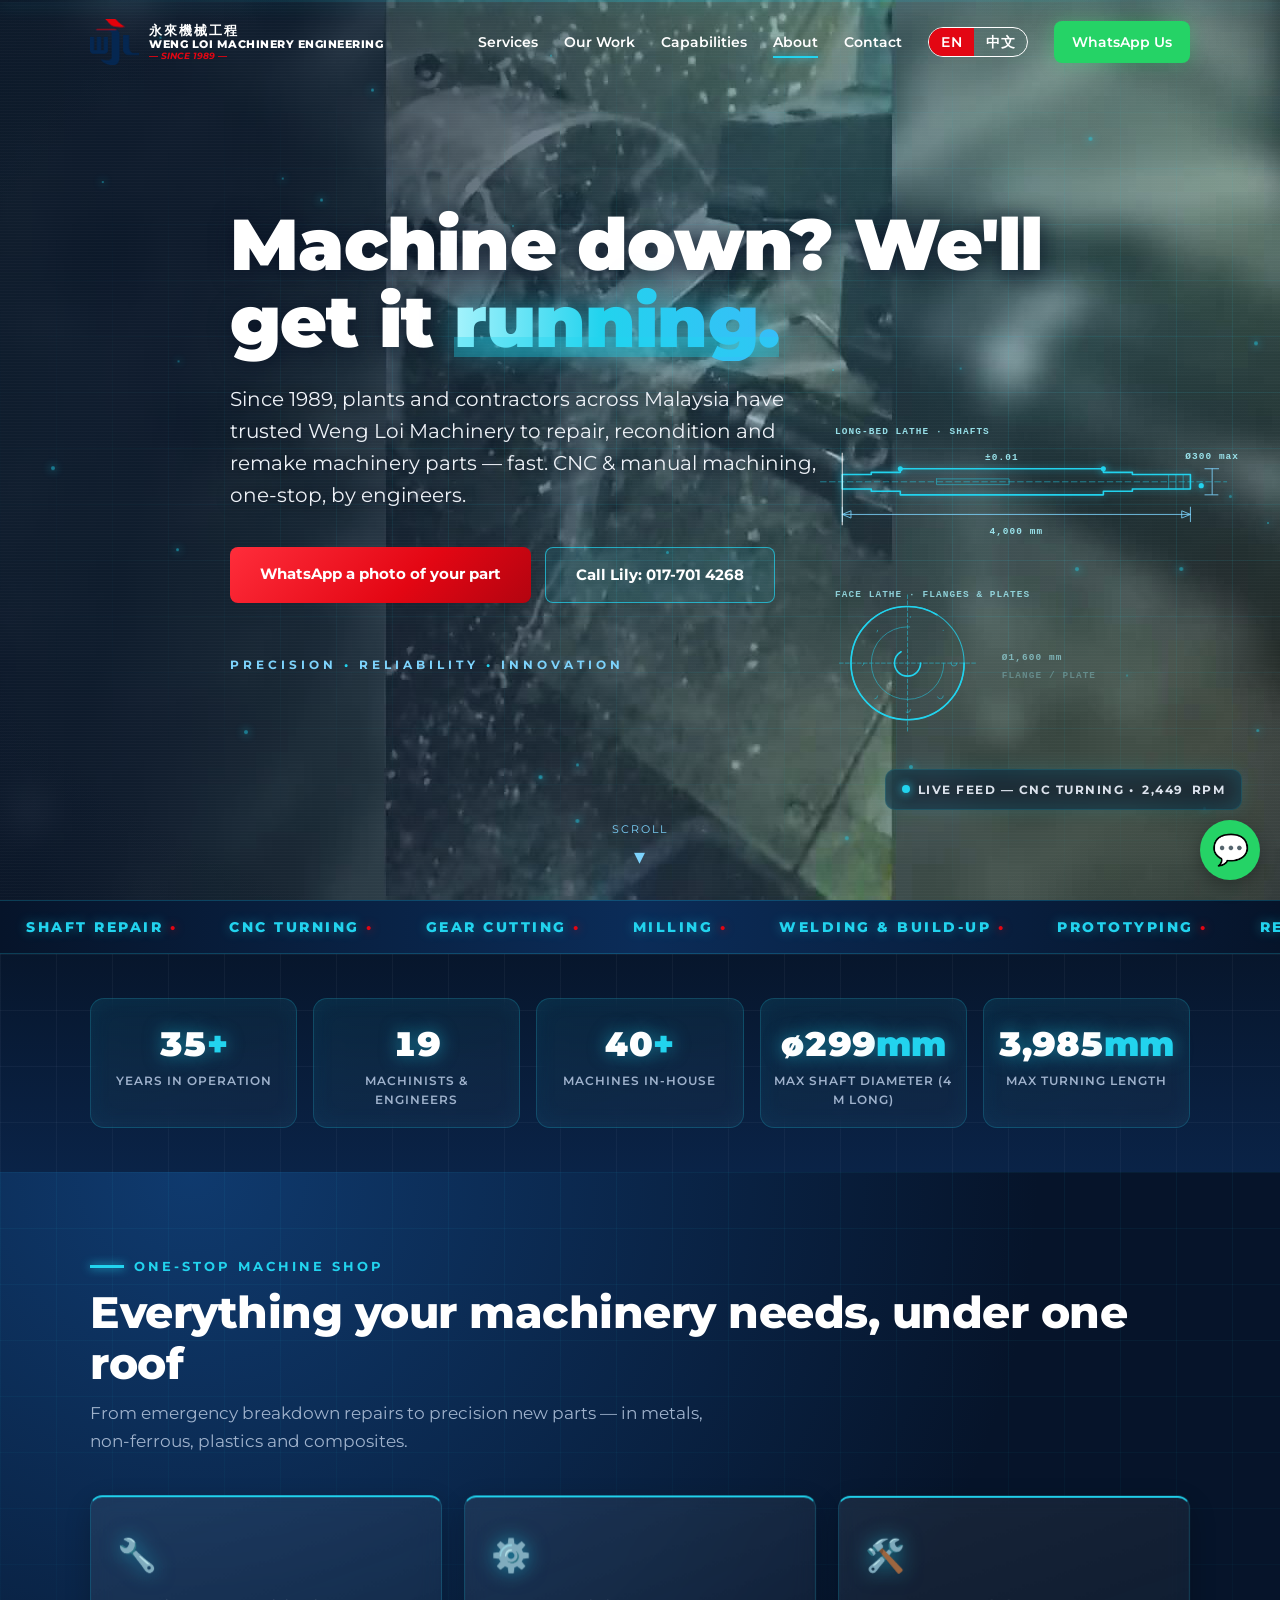
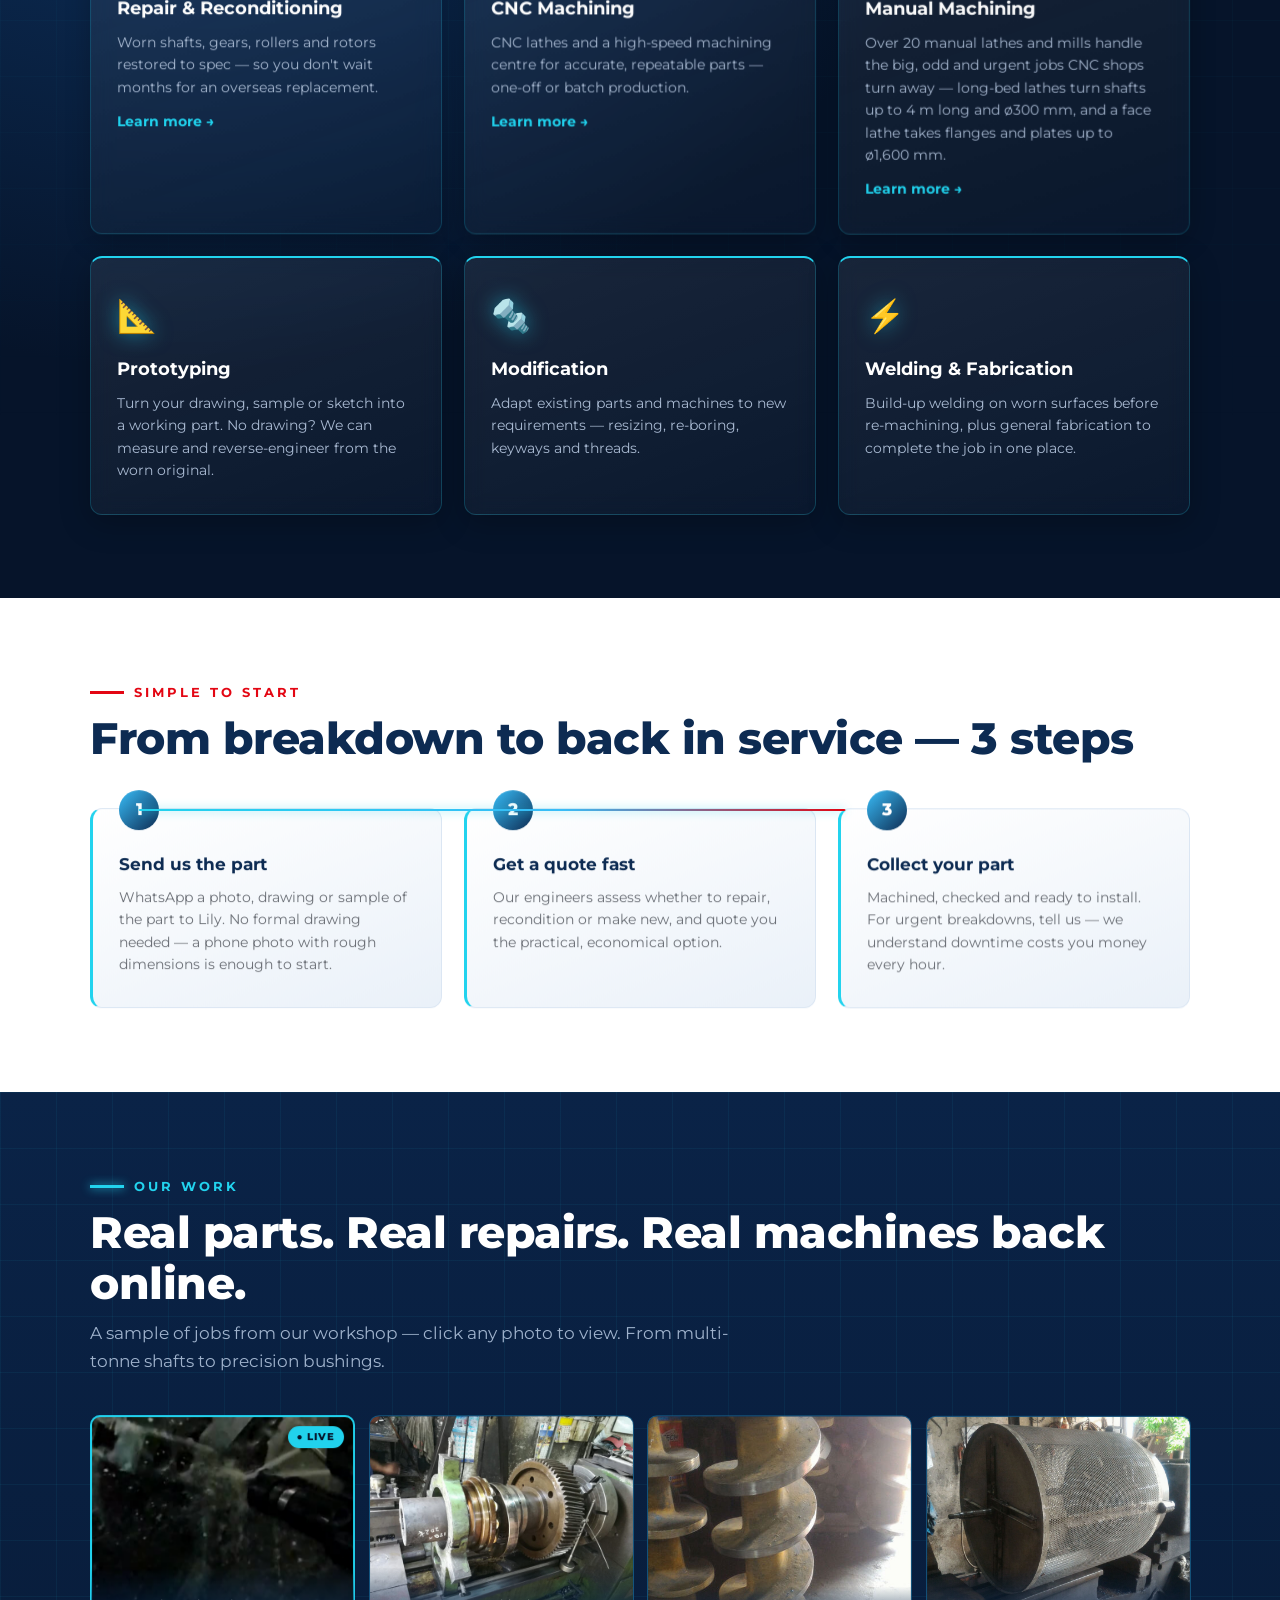
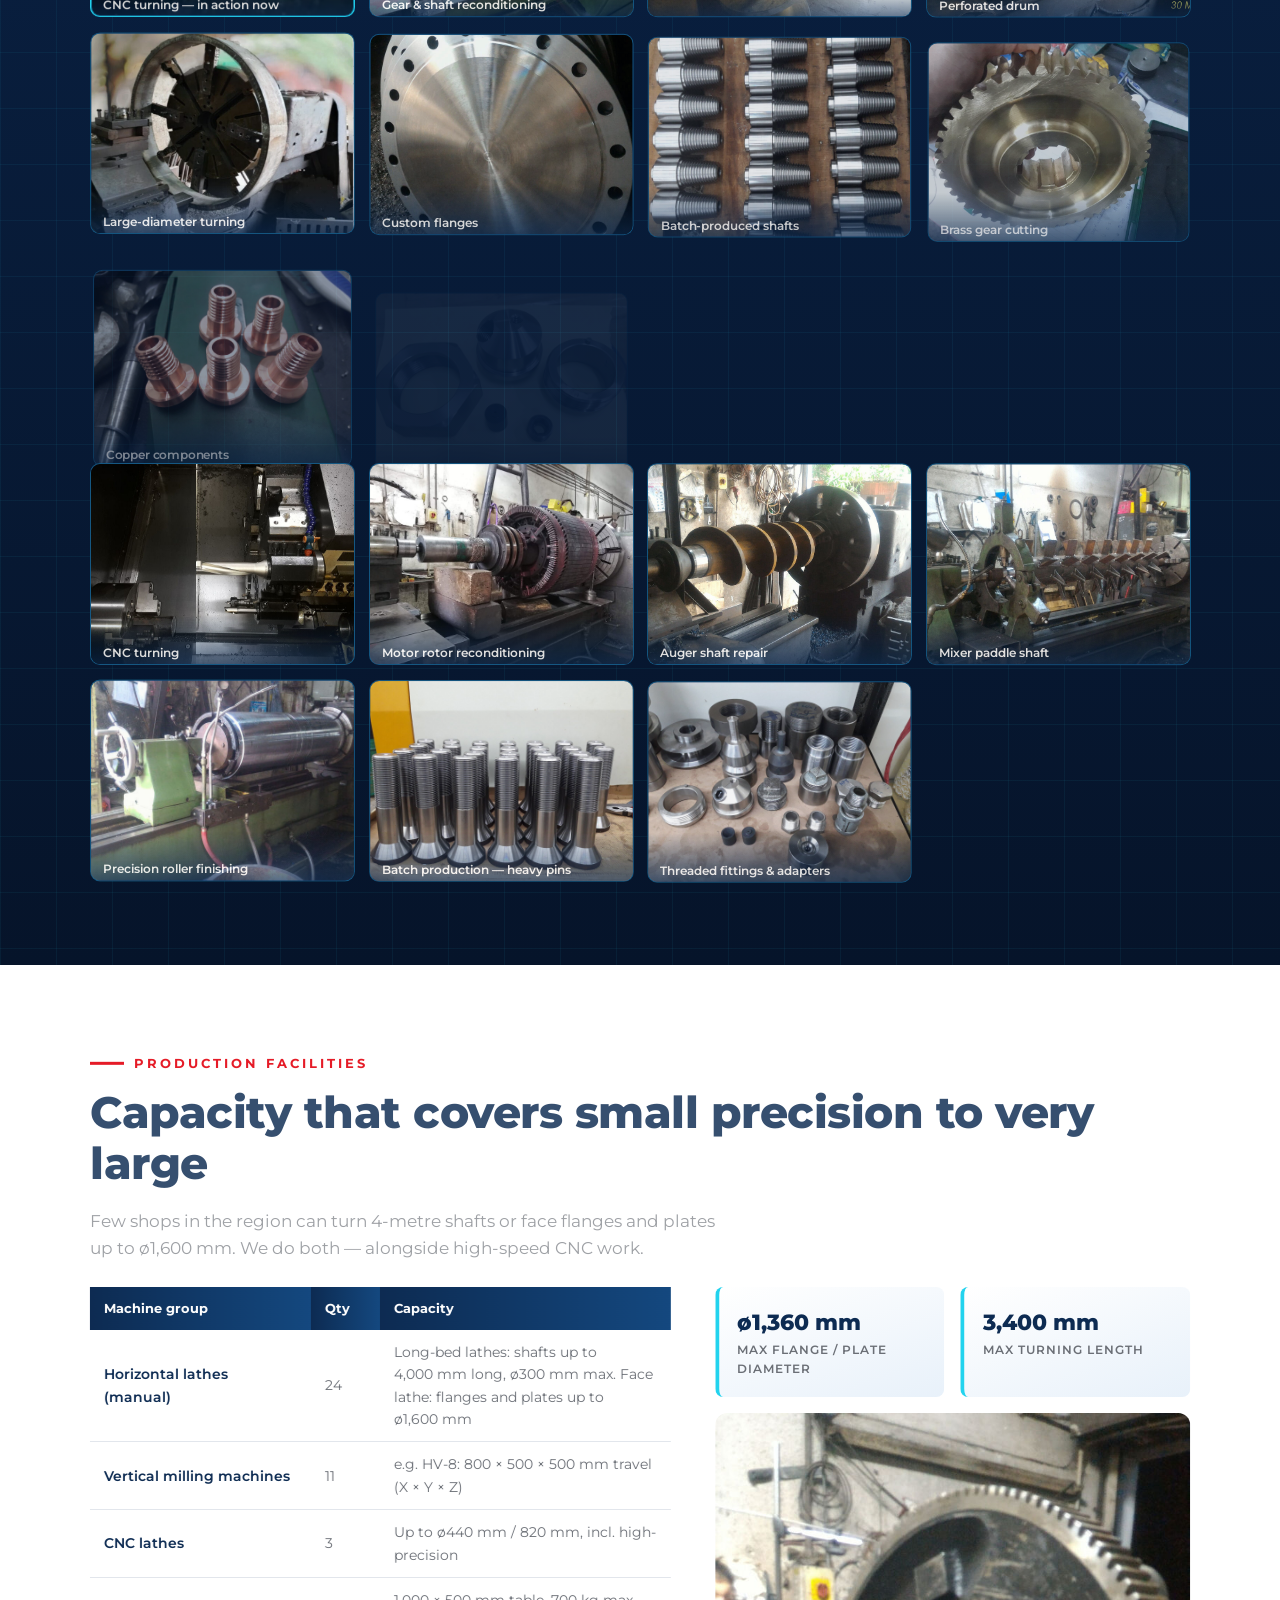
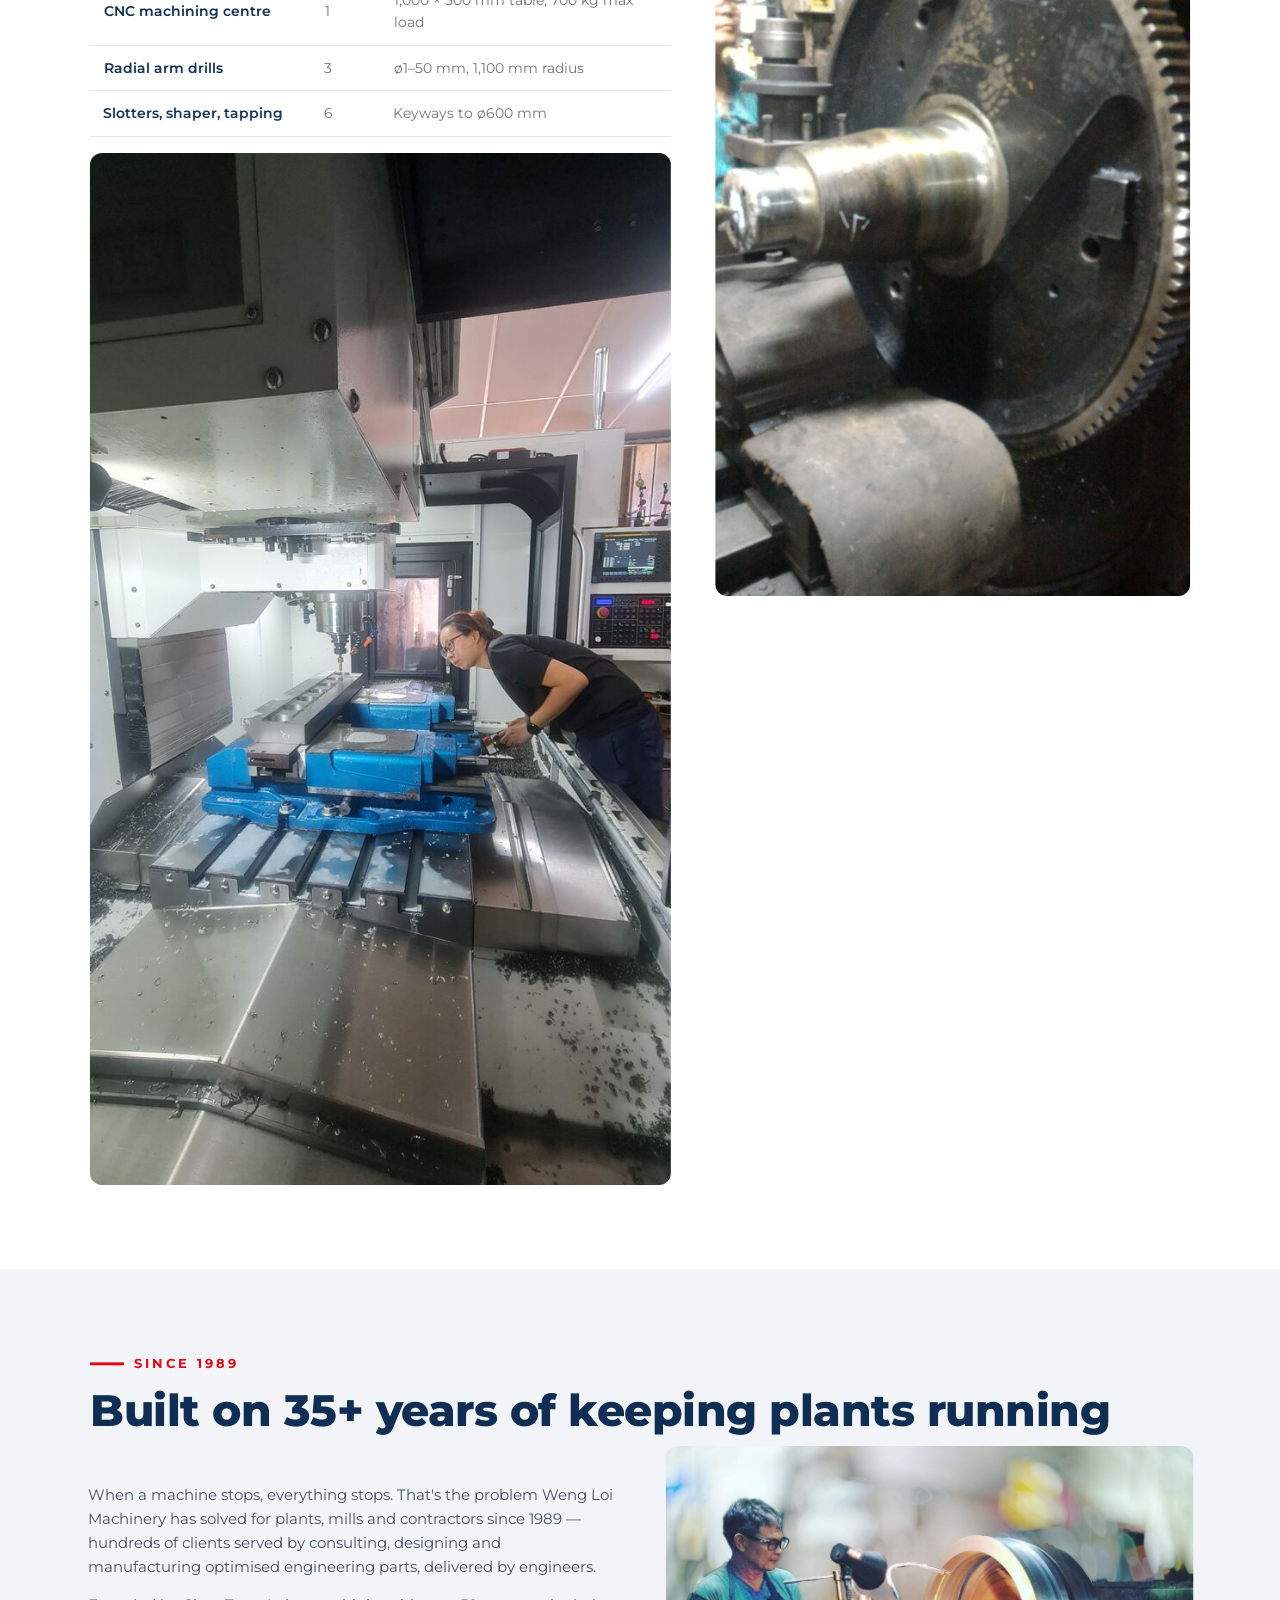
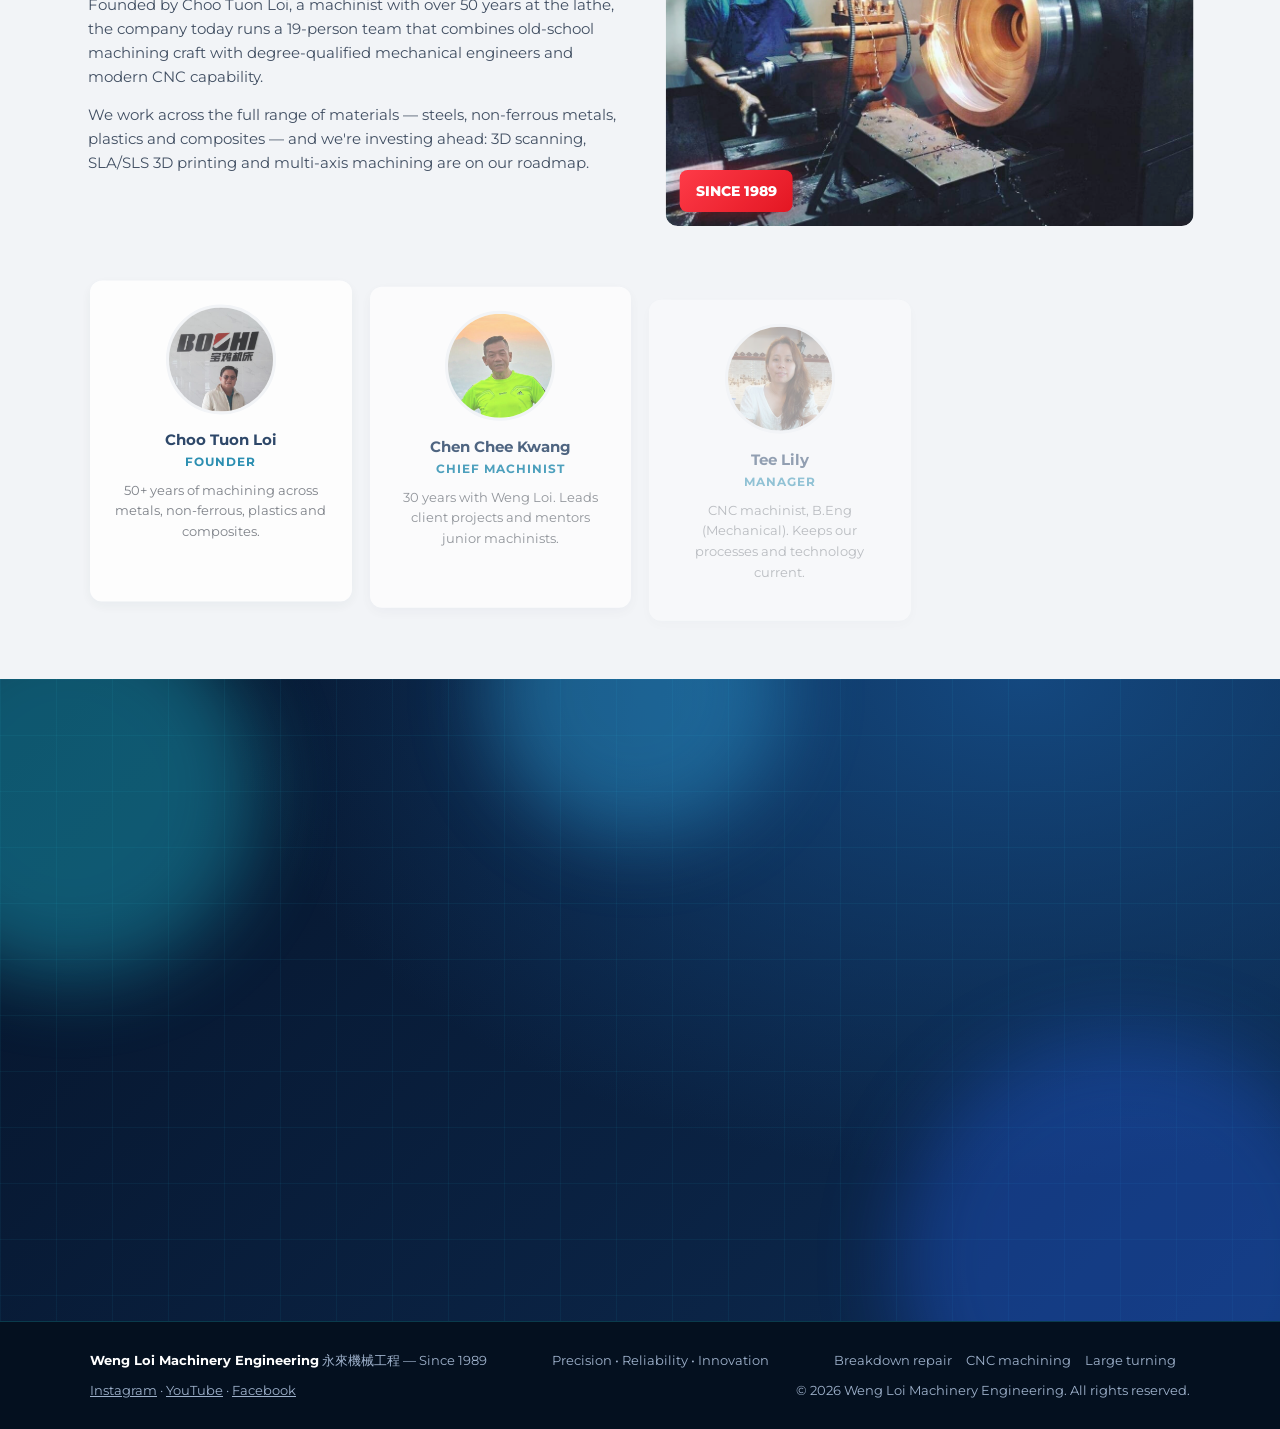
==== commit e7e54f5a: "Merge branch 'local/combined' into claude/project-thread-8g42f9" ====
--- a/index.html
+++ b/index.html
@@ -533,7 +533,7 @@
     <div class="info">
       <div class="reveal"><h4 data-i18n="ct.workshop">Workshop</h4><p data-i18n="ct.addr">No 5 &amp; 7, Hala Menglembu Timur 1,<br>Kaw. Perindustrian Ringan<br>Menglembu Timur,<br>31450 Ipoh, Perak, Malaysia</p></div>
       <div class="reveal" style="--d:.1s"><h4 data-i18n="ct.email">Email</h4><a href="mailto:wlmec.eng@gmail.com">wlmec.eng@gmail.com</a></div>
-      <div class="reveal" style="--d:.2s"><h4 data-i18n="ct.find">Find us</h4><a data-i18n="ct.map" href="https://maps.app.goo.gl/nK4toVswdyoJfBtD9" target="_blank" rel="noopener">Open in Google Maps →</a><br><a data-i18n="ct.ig" href="https://www.instagram.com/weng_loi_machinery/" target="_blank" rel="noopener">Instagram @weng_loi_machinery →</a></div>
+      <div class="reveal" style="--d:.2s"><h4 data-i18n="ct.find">Find us</h4><a data-i18n="ct.map" href="https://maps.app.goo.gl/nK4toVswdyoJfBtD9" target="_blank" rel="noopener">Open in Google Maps →</a><br><a href="/faq/">FAQ →</a><br><a data-i18n="ct.ig" href="https://www.instagram.com/weng_loi_machinery/" target="_blank" rel="noopener">Instagram @weng_loi_machinery →</a></div>
       <div class="reveal" style="--d:.3s"><h4 data-i18n="ct.hours">Opening hours</h4><p data-i18n="ct.hoursv">Mon–Fri: 8:30 am – 7:30 pm<br>Sat–Sun: 8:30 am – 5:30 pm</p></div>
     </div>
   </div>
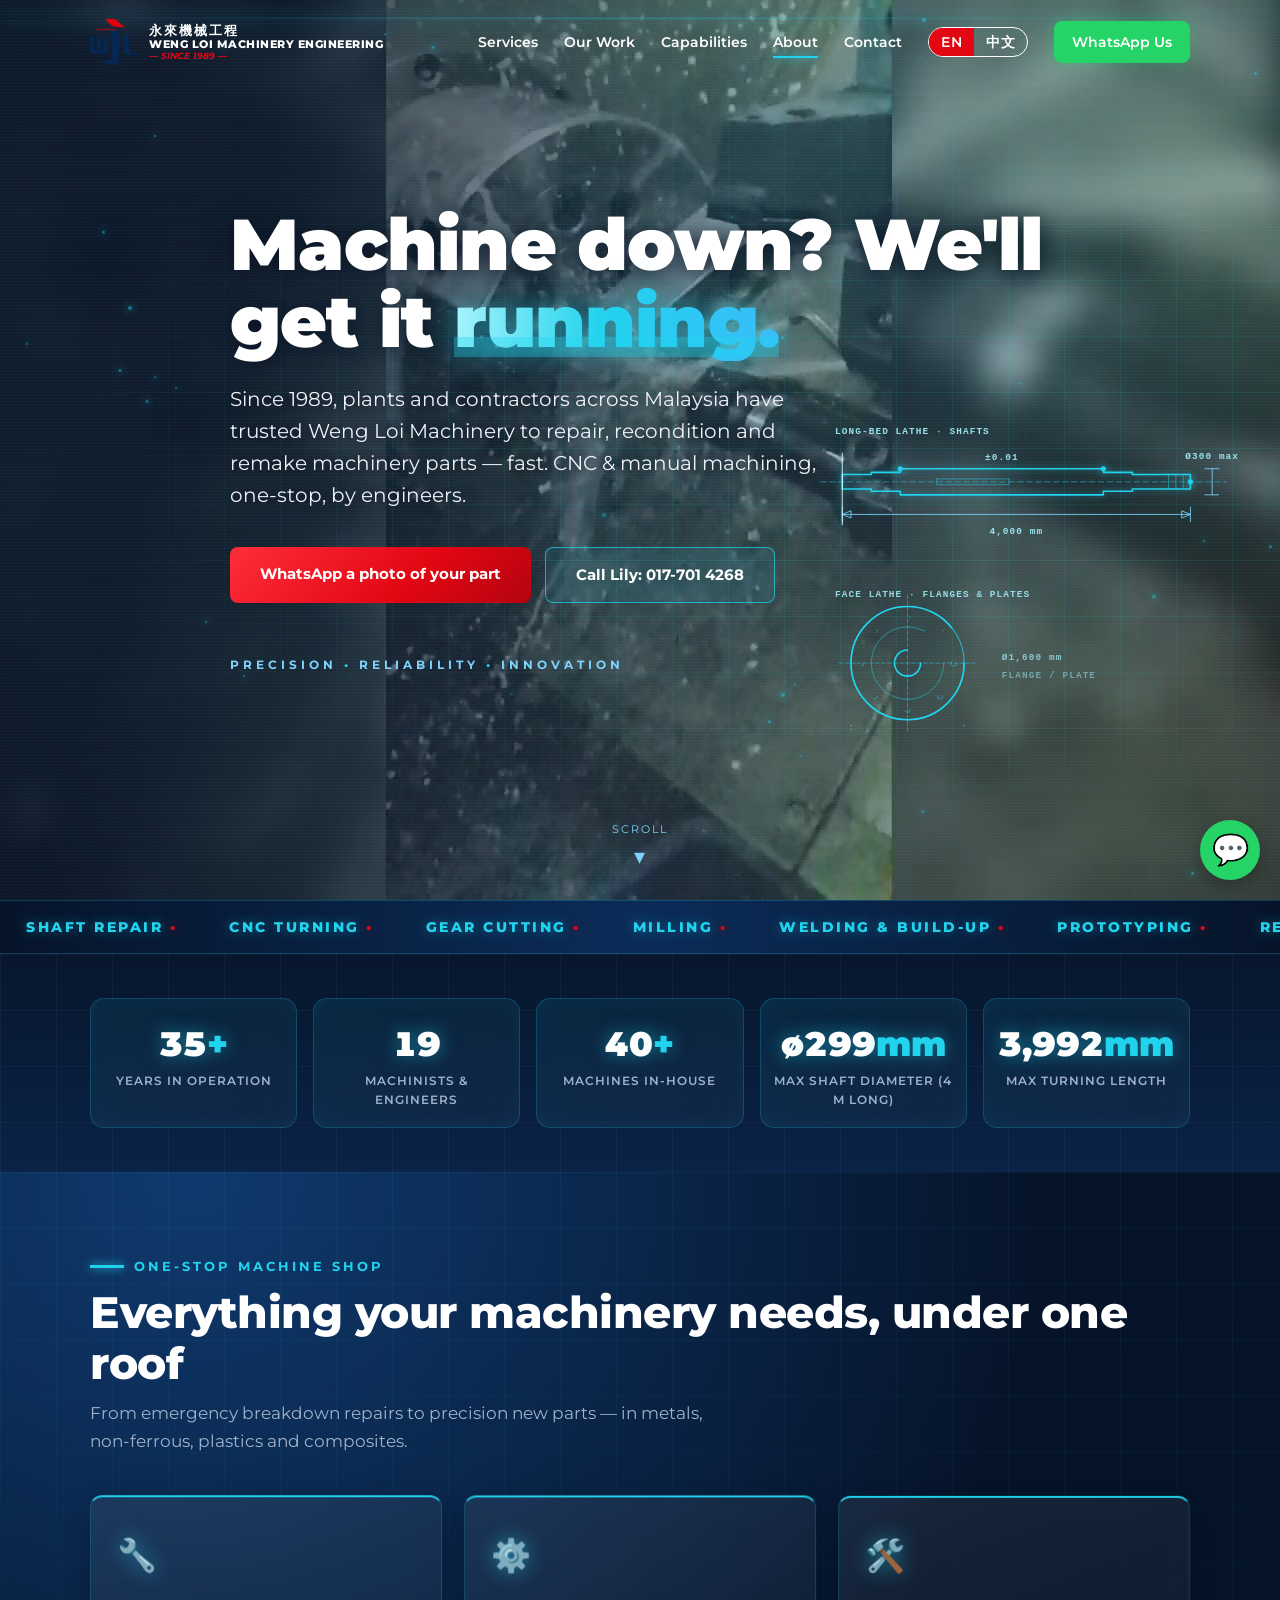
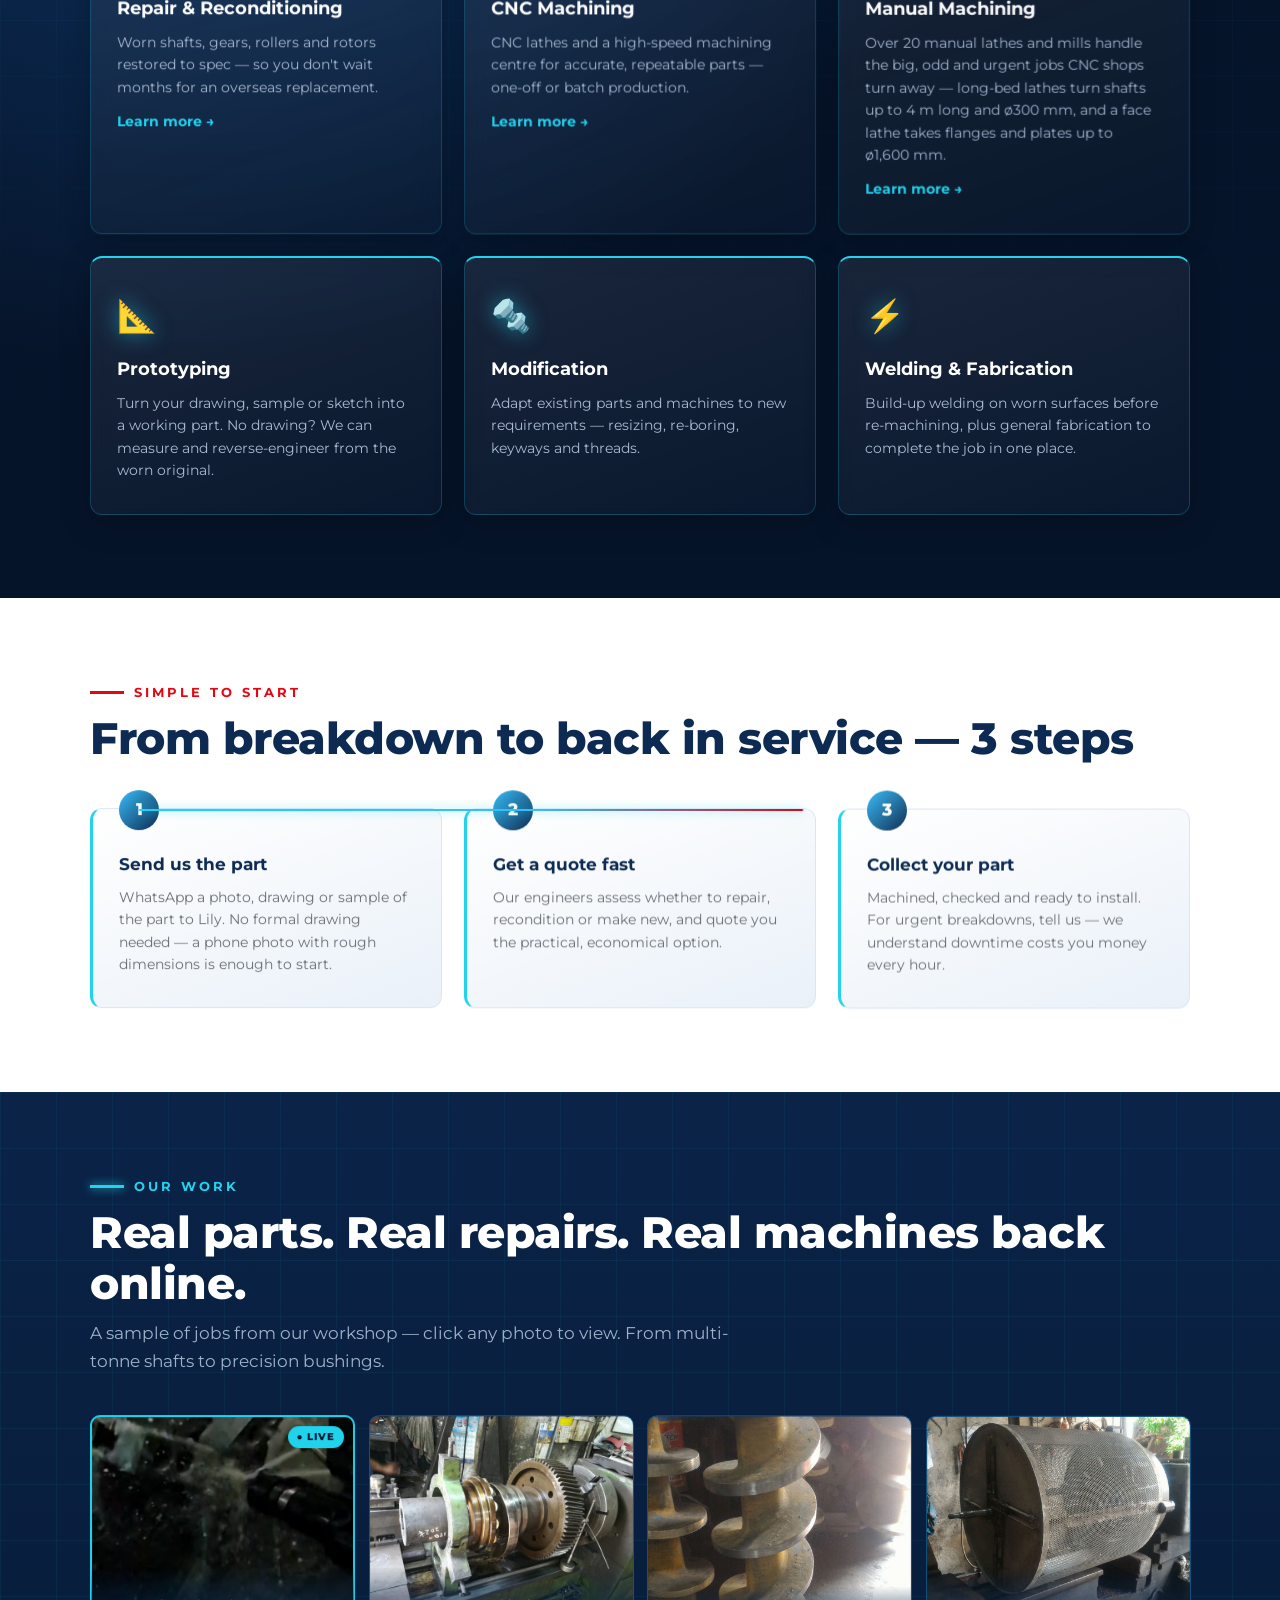
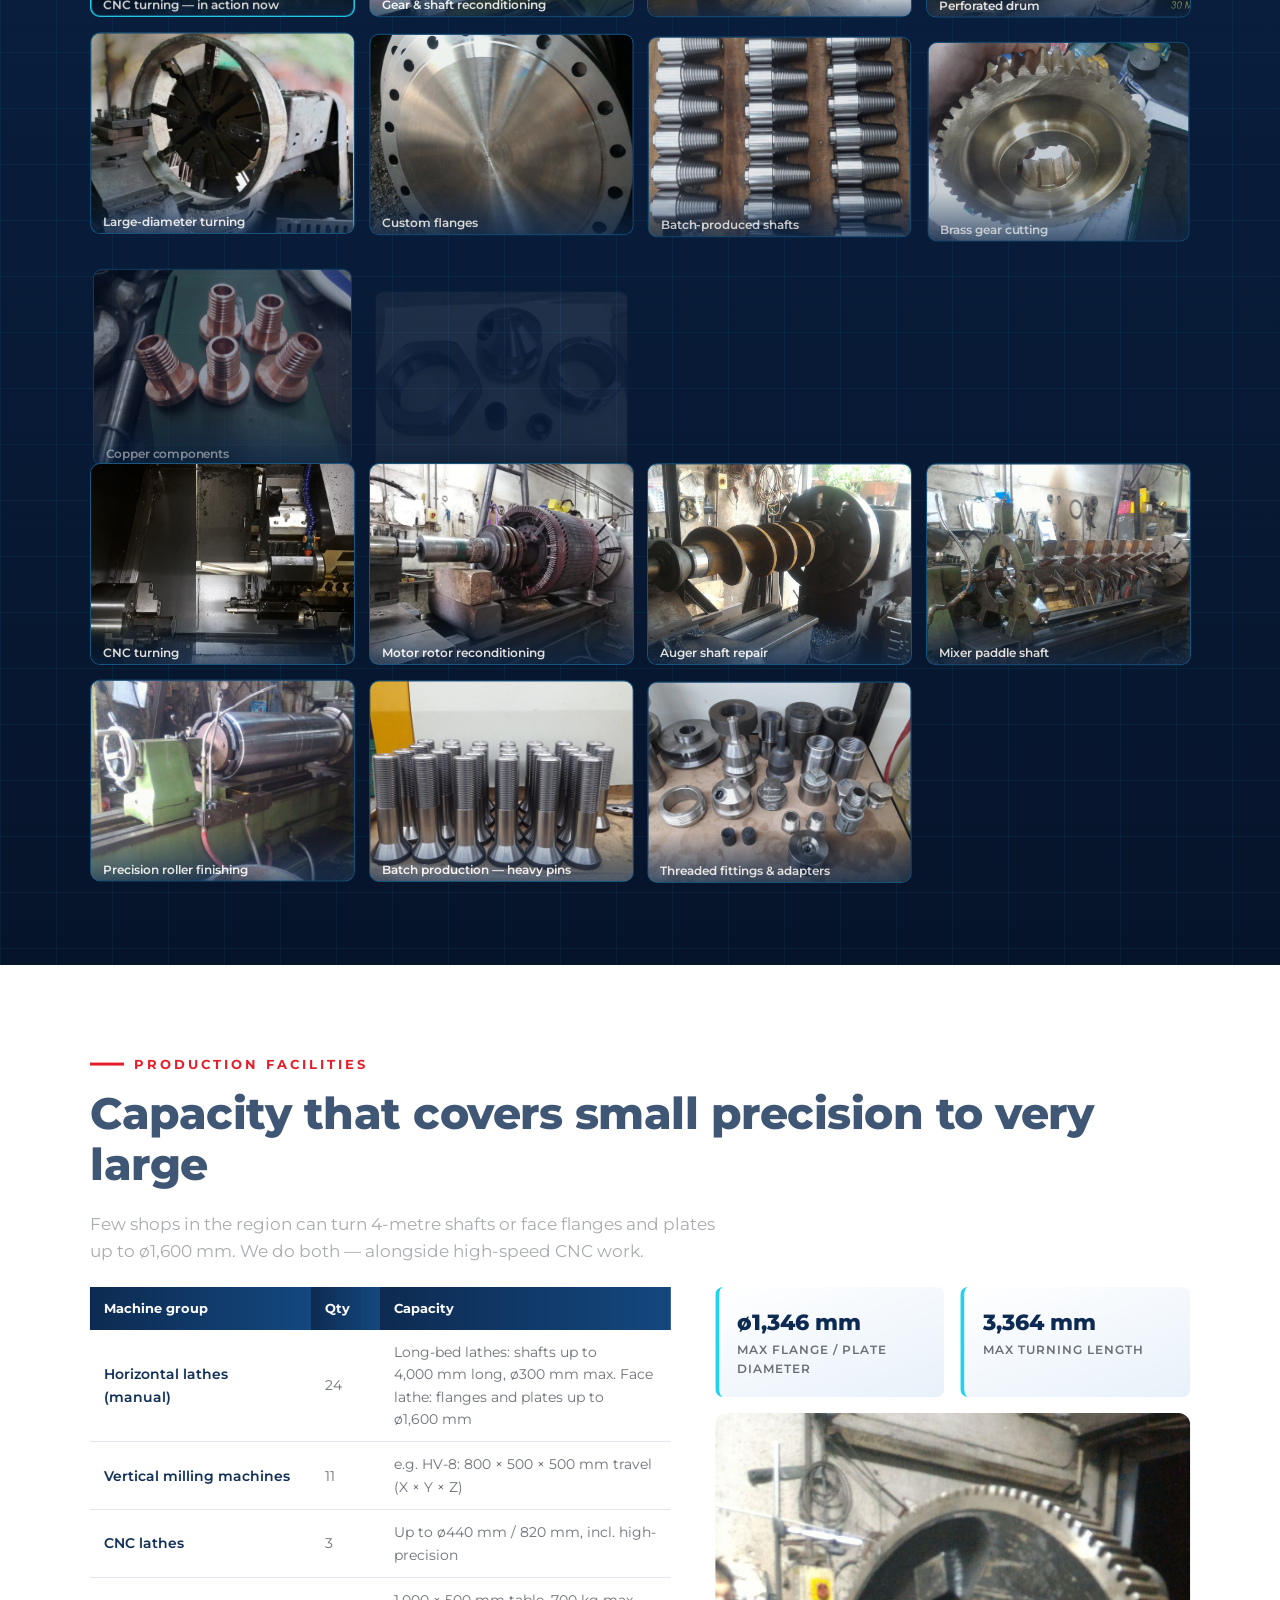
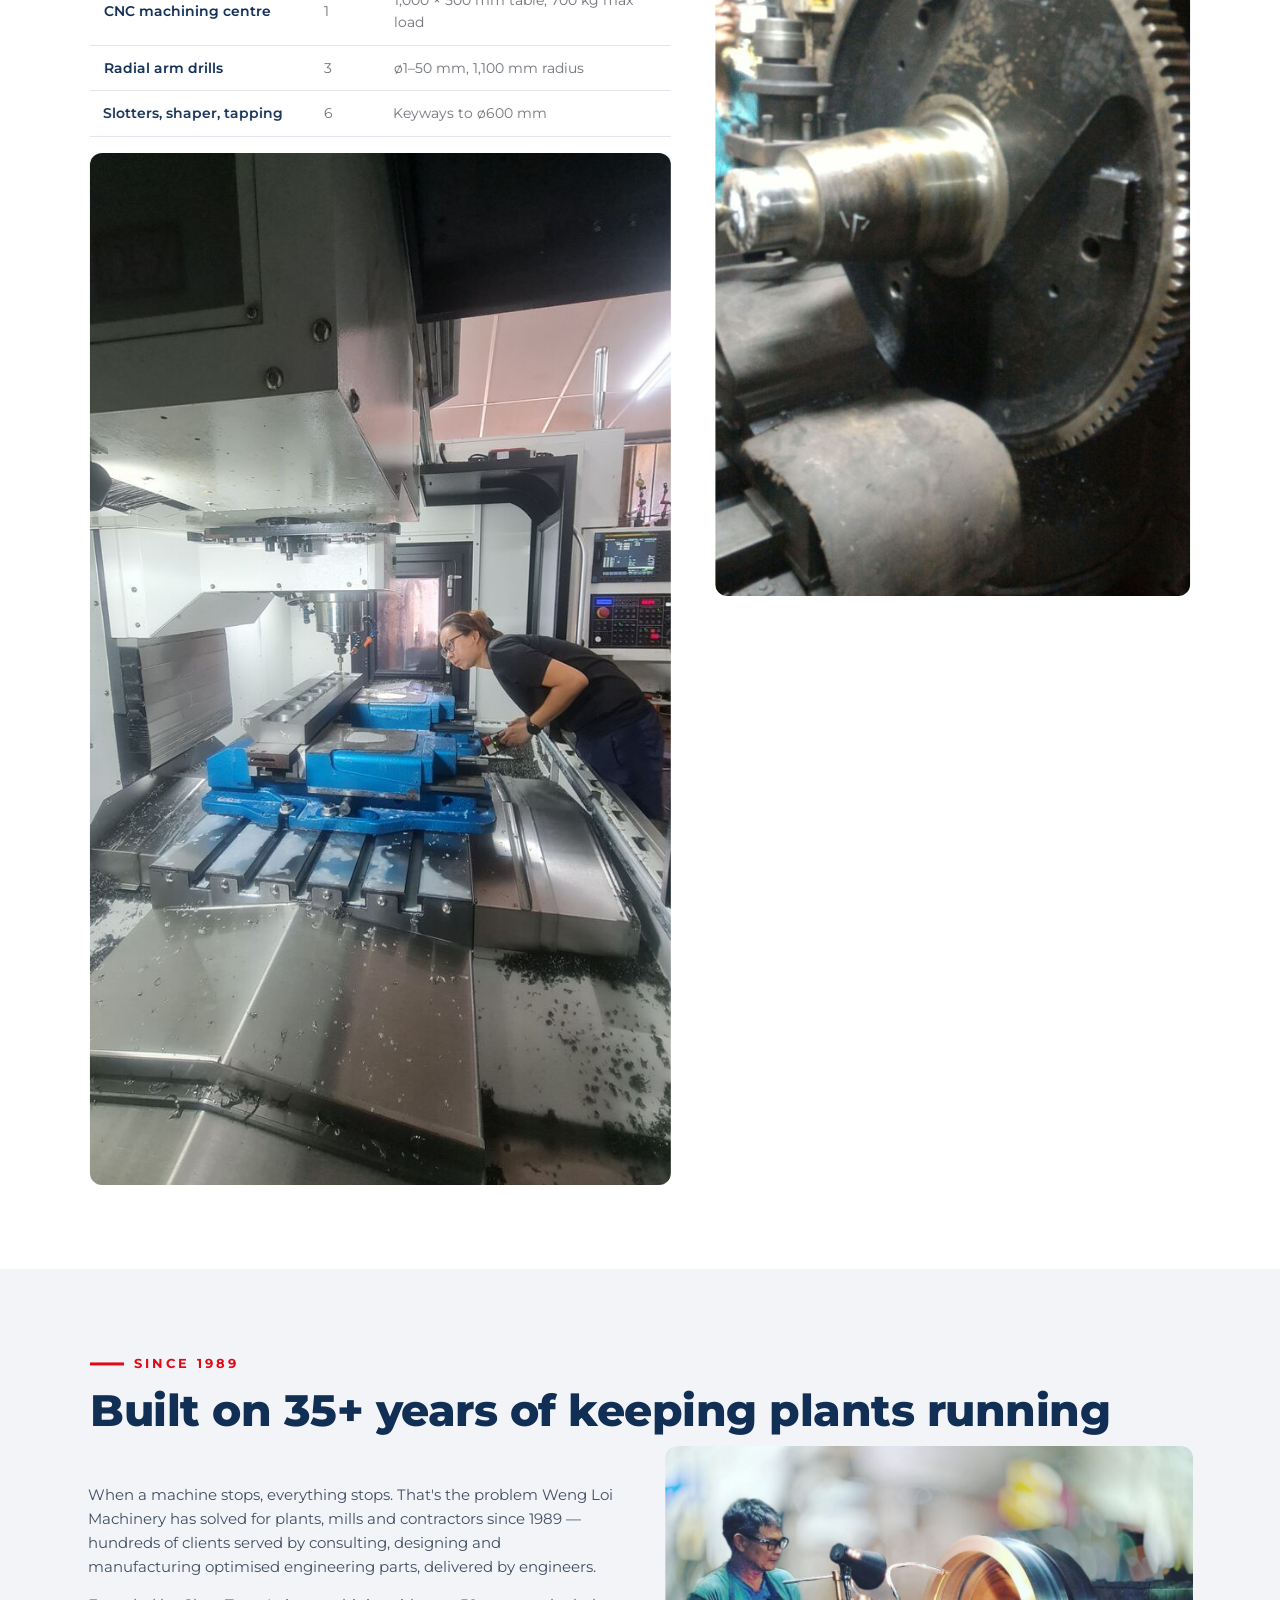
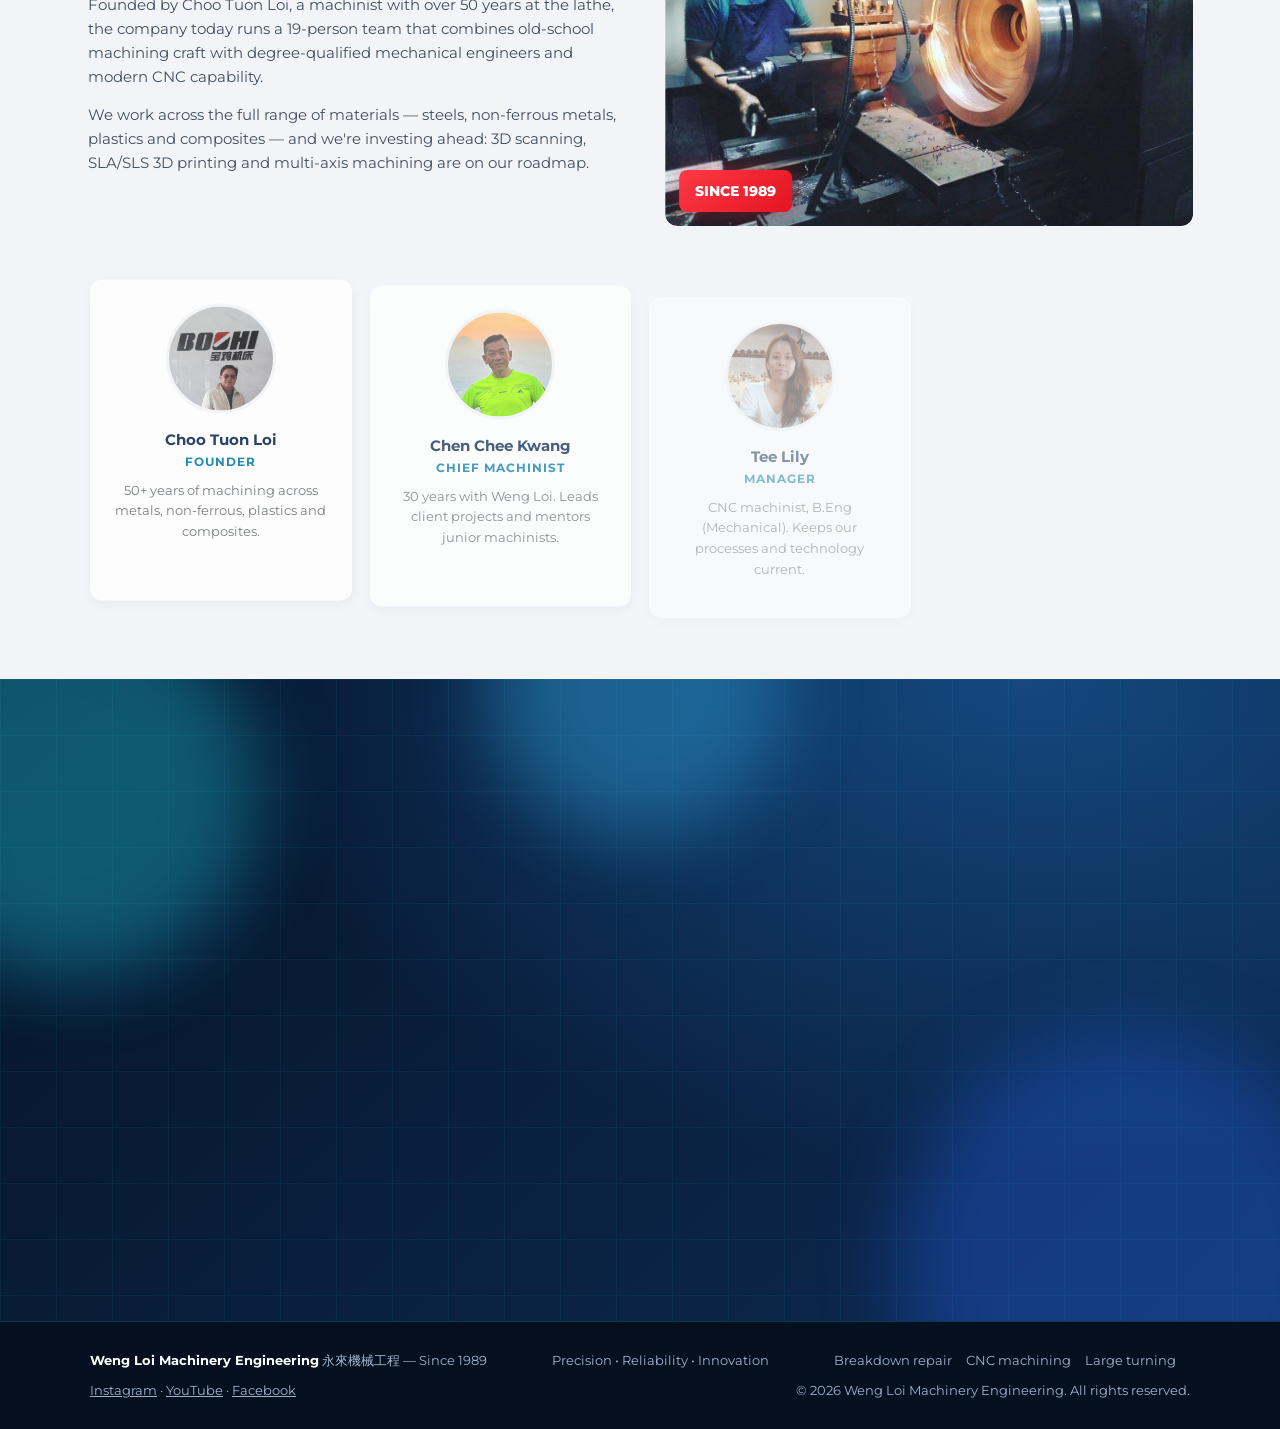
==== commit fb3ab6fc: "Remove live CNC turning RPM readout from home pages Co-Authored-By: Claude Sonnet 5.5 <noreply@anthr" ====
--- a/index.html
+++ b/index.html
@@ -140,8 +140,6 @@
 .hero-tint{position:absolute;inset:0;background:linear-gradient(105deg,rgba(13,43,82,.55) 22%,rgba(13,43,82,.15) 48%,rgba(13,43,82,0))}
 .hero-tint::before{content:"";position:absolute;inset:0;background:radial-gradient(ellipse at center,transparent 78%,rgba(8,18,36,.25))}
 .hero-tint::after{content:"";position:absolute;inset:0;background:repeating-linear-gradient(0deg,rgba(255,255,255,.02) 0 1px,transparent 1px 3px)}
-.hud{position:absolute;right:38px;bottom:90px;z-index:2;background:rgba(13,43,82,.35);border:1px solid rgba(255,255,255,.25);backdrop-filter:blur(10px);color:#dbe2ec;font-size:12px;font-weight:700;letter-spacing:1.5px;padding:10px 16px;border-radius:10px;display:flex;align-items:center;gap:8px;text-transform:uppercase}
-.hud .dot{width:8px;height:8px;border-radius:50%;background:var(--red);animation:blink 1.2s ease infinite}
 @keyframes blink{50%{opacity:.15}}
 .hero-grid{position:absolute;inset:0;z-index:1;background-image:linear-gradient(rgba(159,178,204,.045) 1px,transparent 1px),linear-gradient(90deg,rgba(159,178,204,.045) 1px,transparent 1px);background-size:56px 56px;mask-image:radial-gradient(ellipse at 70% 50%,#000 30%,transparent 75%);-webkit-mask-image:radial-gradient(ellipse at 70% 50%,#000 30%,transparent 75%)}
 .hero .wrap{position:relative;z-index:2;padding-top:110px;padding-bottom:130px}
@@ -331,7 +329,6 @@
   nav.menu.open .lang{color:var(--navy) !important}
   nav.menu.open .lang a[aria-current="true"]{color:#fff !important}
   .burger{display:block}
-  .hud{display:none}
 }
 @media (max-width:520px){
   .grid3,.trust .wrap,.gallery,.team{grid-template-columns:1fr}
@@ -380,7 +377,6 @@
   <video class="hero-video" src="assets/video/hero-bg.mp4" poster="assets/video/hero-bg-poster.jpg" autoplay muted loop playsinline aria-hidden="true"></video>
   <div class="hero-tint"></div>
   <div class="hero-grid"></div>
-  <div class="hud"><span class="dot"></span><span data-i18n="hud">Live feed — CNC turning •</span> <span id="rpm">2,450</span> rpm</div>
   <div class="wrap">
     <h1 data-i18n="hero.h1" id="heroTitle">Machine down? We'll get it <span class="accent">running.</span></h1>
     <p data-i18n="hero.sub" class="sub">Since 1989, plants and contractors across Malaysia have trusted Weng Loi Machinery to repair, recondition and remake machinery parts — fast. CNC &amp; manual machining, one-stop, by engineers.</p>
@@ -692,9 +688,6 @@
 /* Close mobile menu on link click */
 document.querySelectorAll('.menu a').forEach(function(a){ a.addEventListener('click', function(){ document.querySelector('.menu').classList.remove('open'); }); });
 
-/* HUD rpm ticker */
-var rpm = document.getElementById('rpm');
-if(rpm && !reduced){ setInterval(function(){ rpm.textContent = (2440 + Math.floor(Math.random() * 30)).toLocaleString(); }, 900); }
 
 /* ---------- Language: English at /, 中文 at /zh/ (separate pages so search engines index both) ---------- */
 mt.innerHTML += mt.innerHTML;
--- a/assets/css/futuristic.css
+++ b/assets/css/futuristic.css
@@ -34,8 +34,7 @@
 .hero h1 .accent::after{background:rgba(34,211,238,.35)}
 .hero .tagline{color:#7dd3fc}
 .hero .tagline b{color:var(--cyan)}
-.hud{border-color:var(--edge);background:rgba(6,20,42,.55);box-shadow:0 0 22px rgba(34,211,238,.18) inset,0 0 18px rgba(34,211,238,.12)}
-.hud .dot{background:var(--cyan);box-shadow:0 0 10px var(--cyan)}
+
 .scroll-hint{color:#7dd3fc}
 
 .fx-layer{position:absolute;inset:0;pointer-events:none;overflow:hidden}
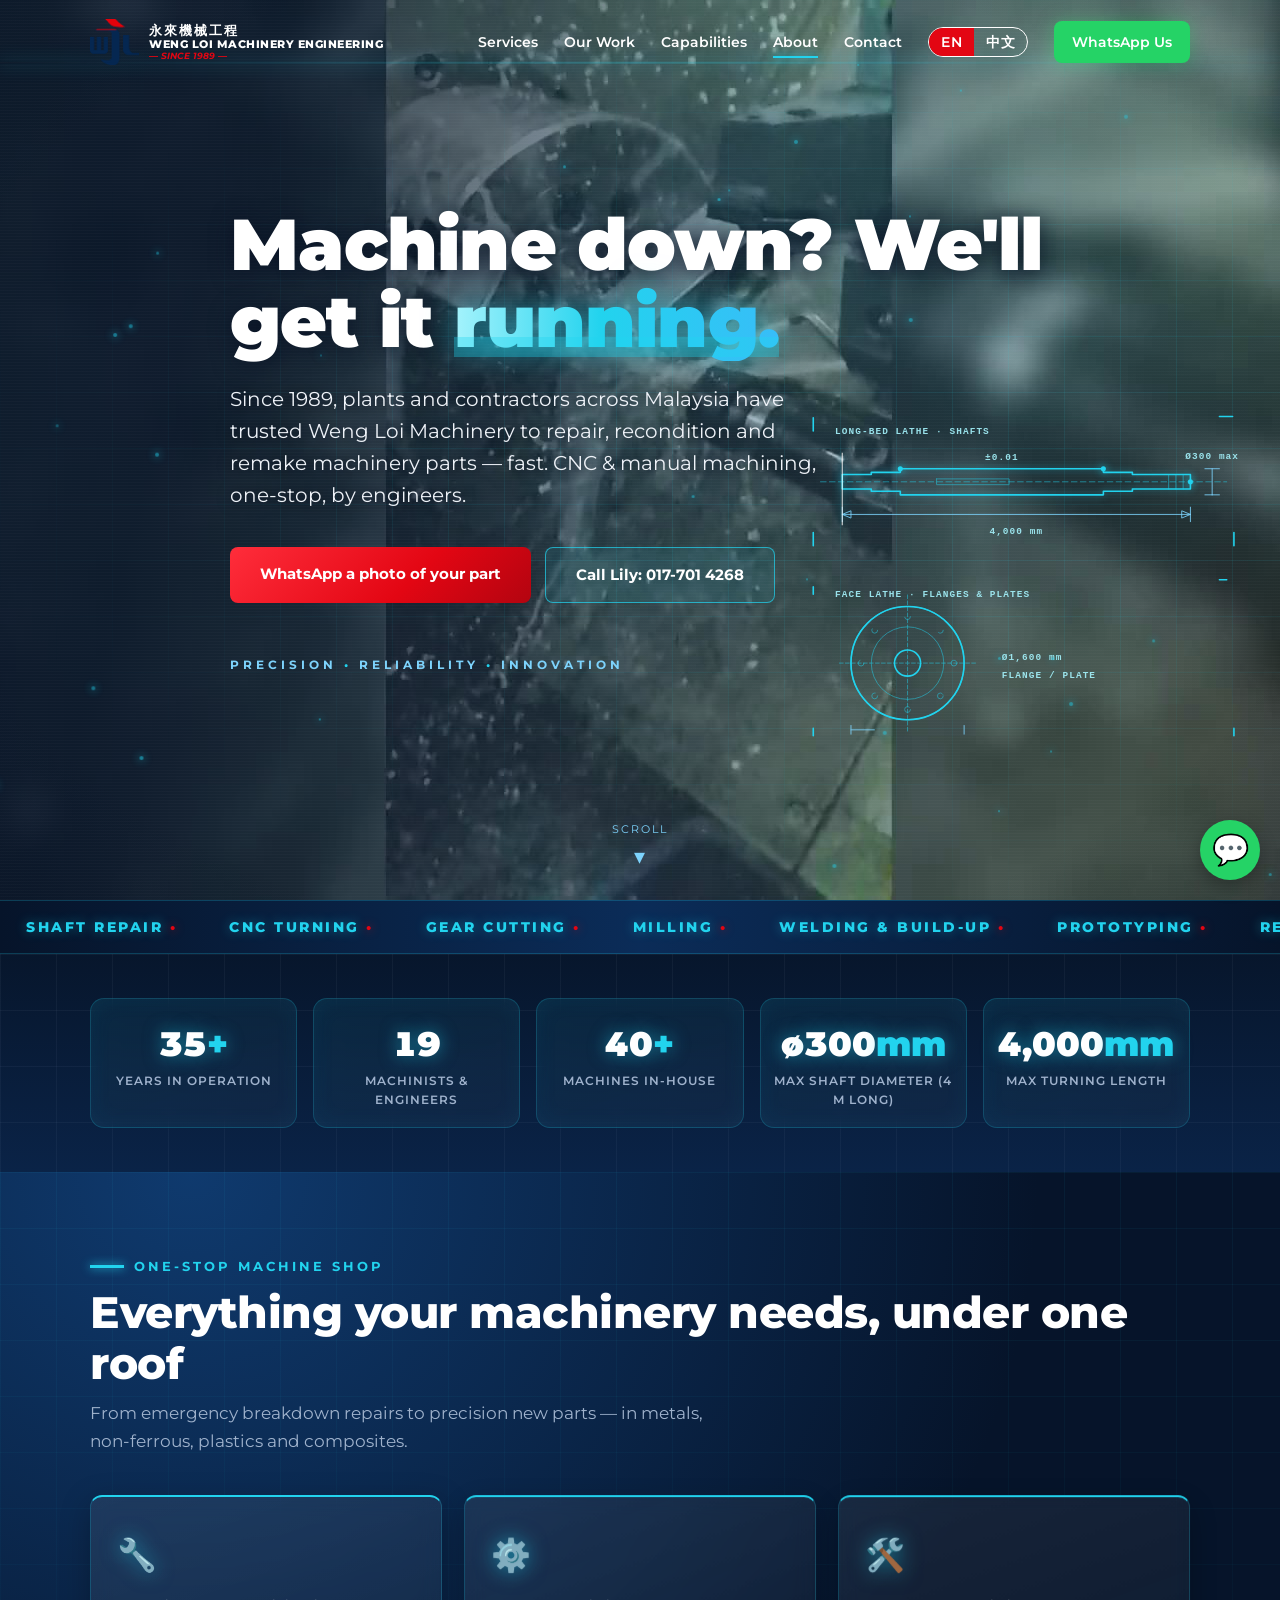
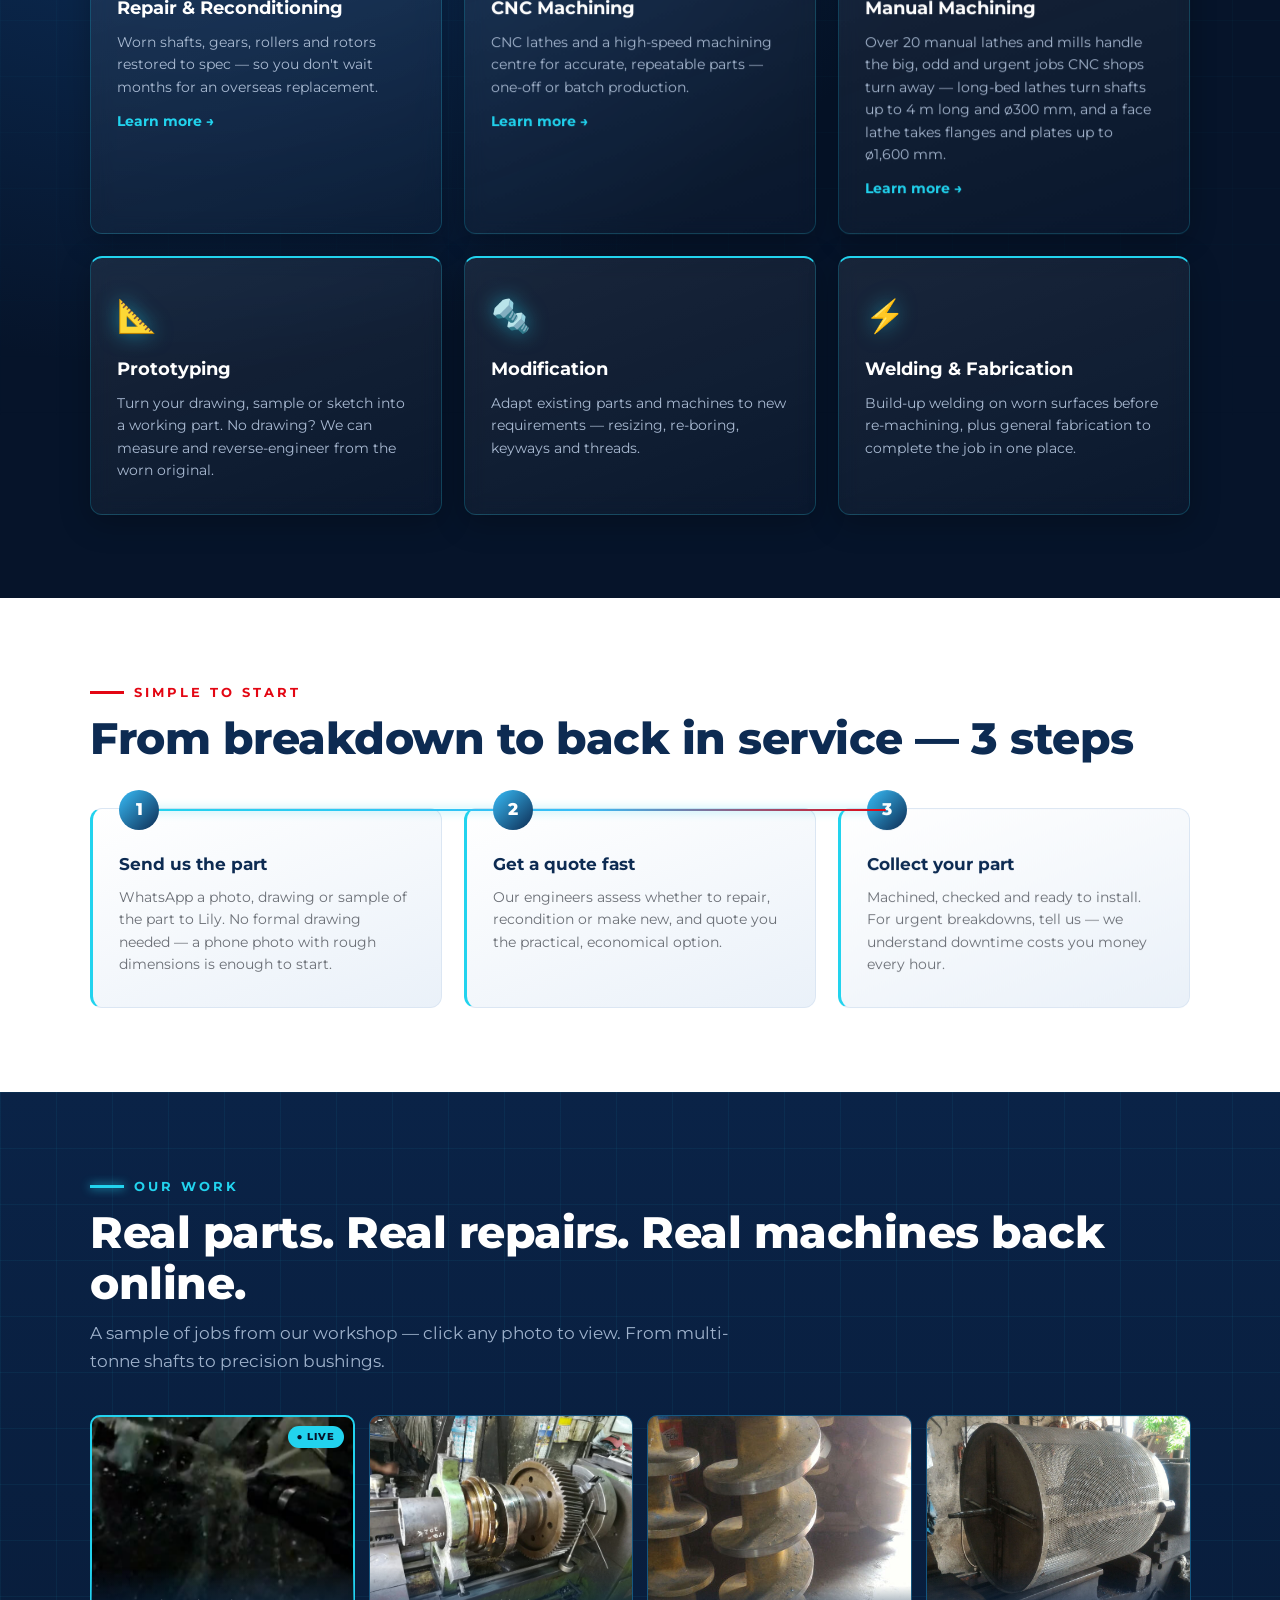
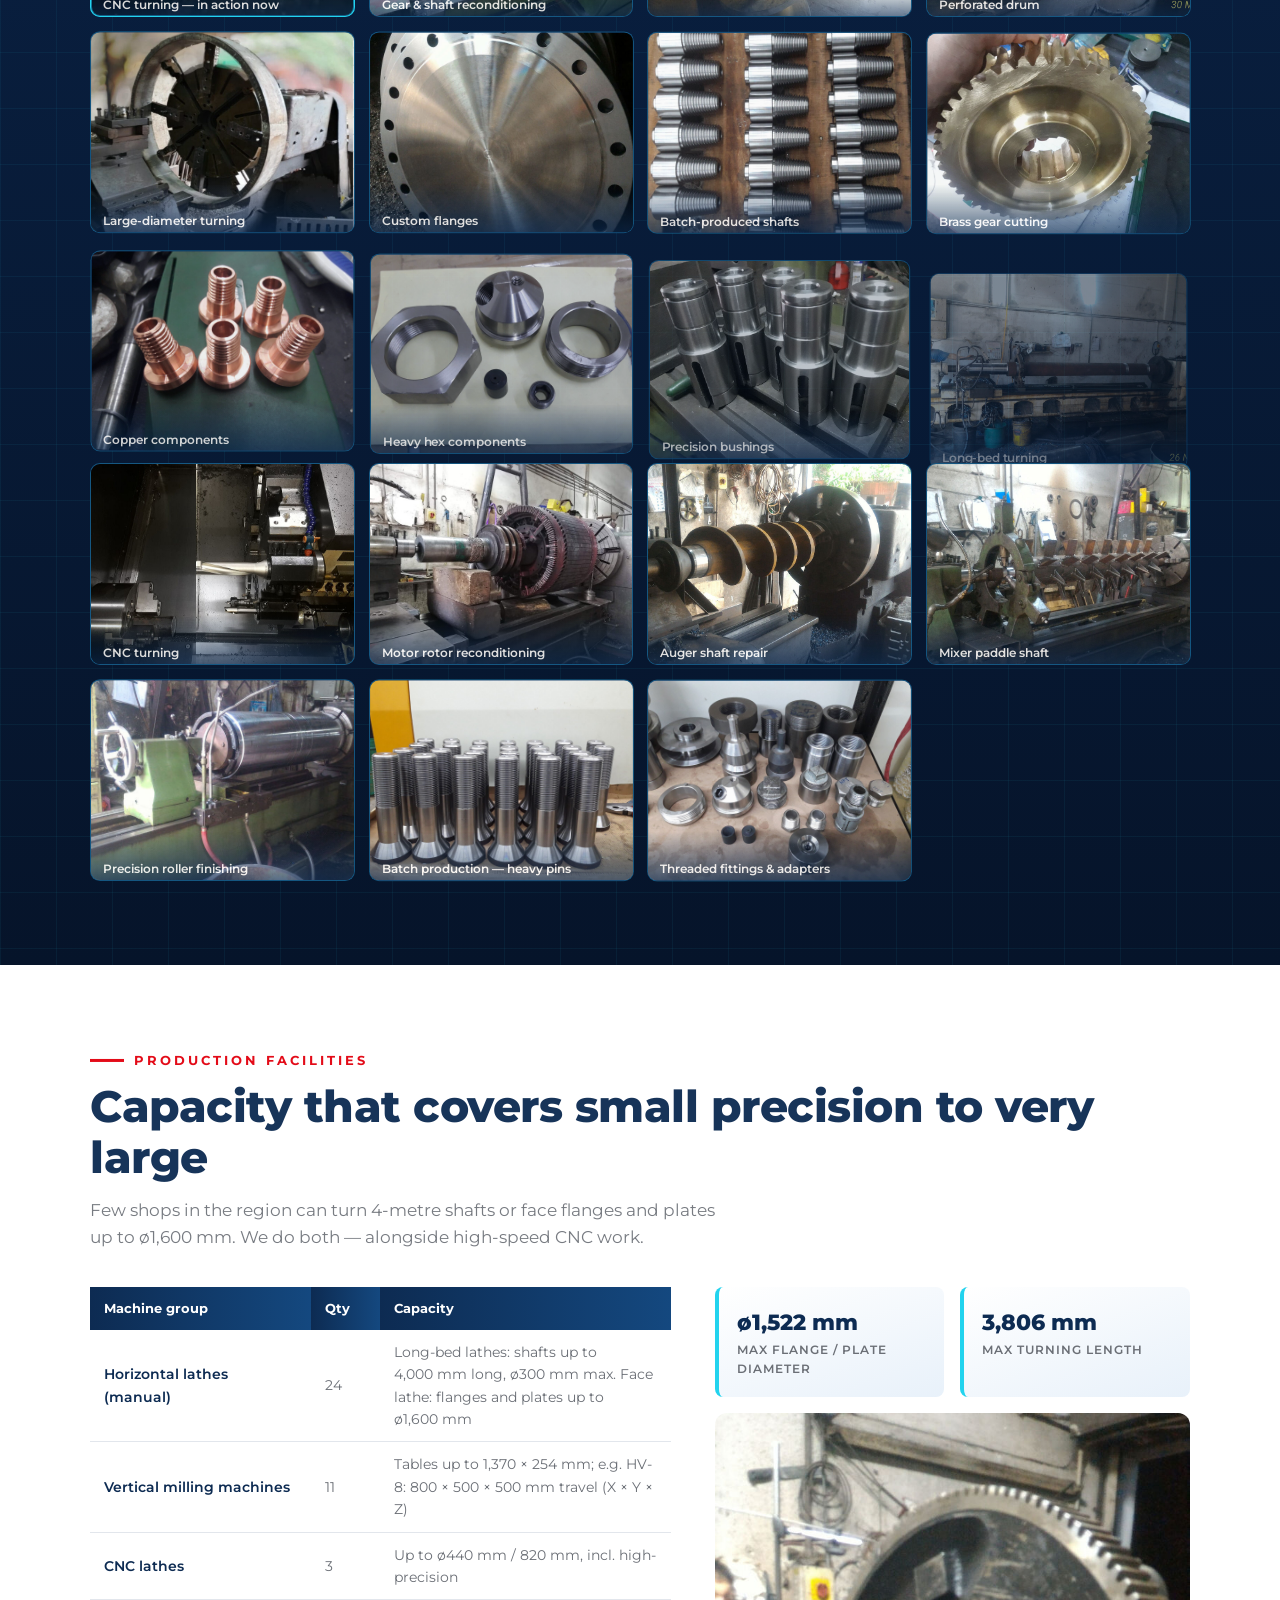
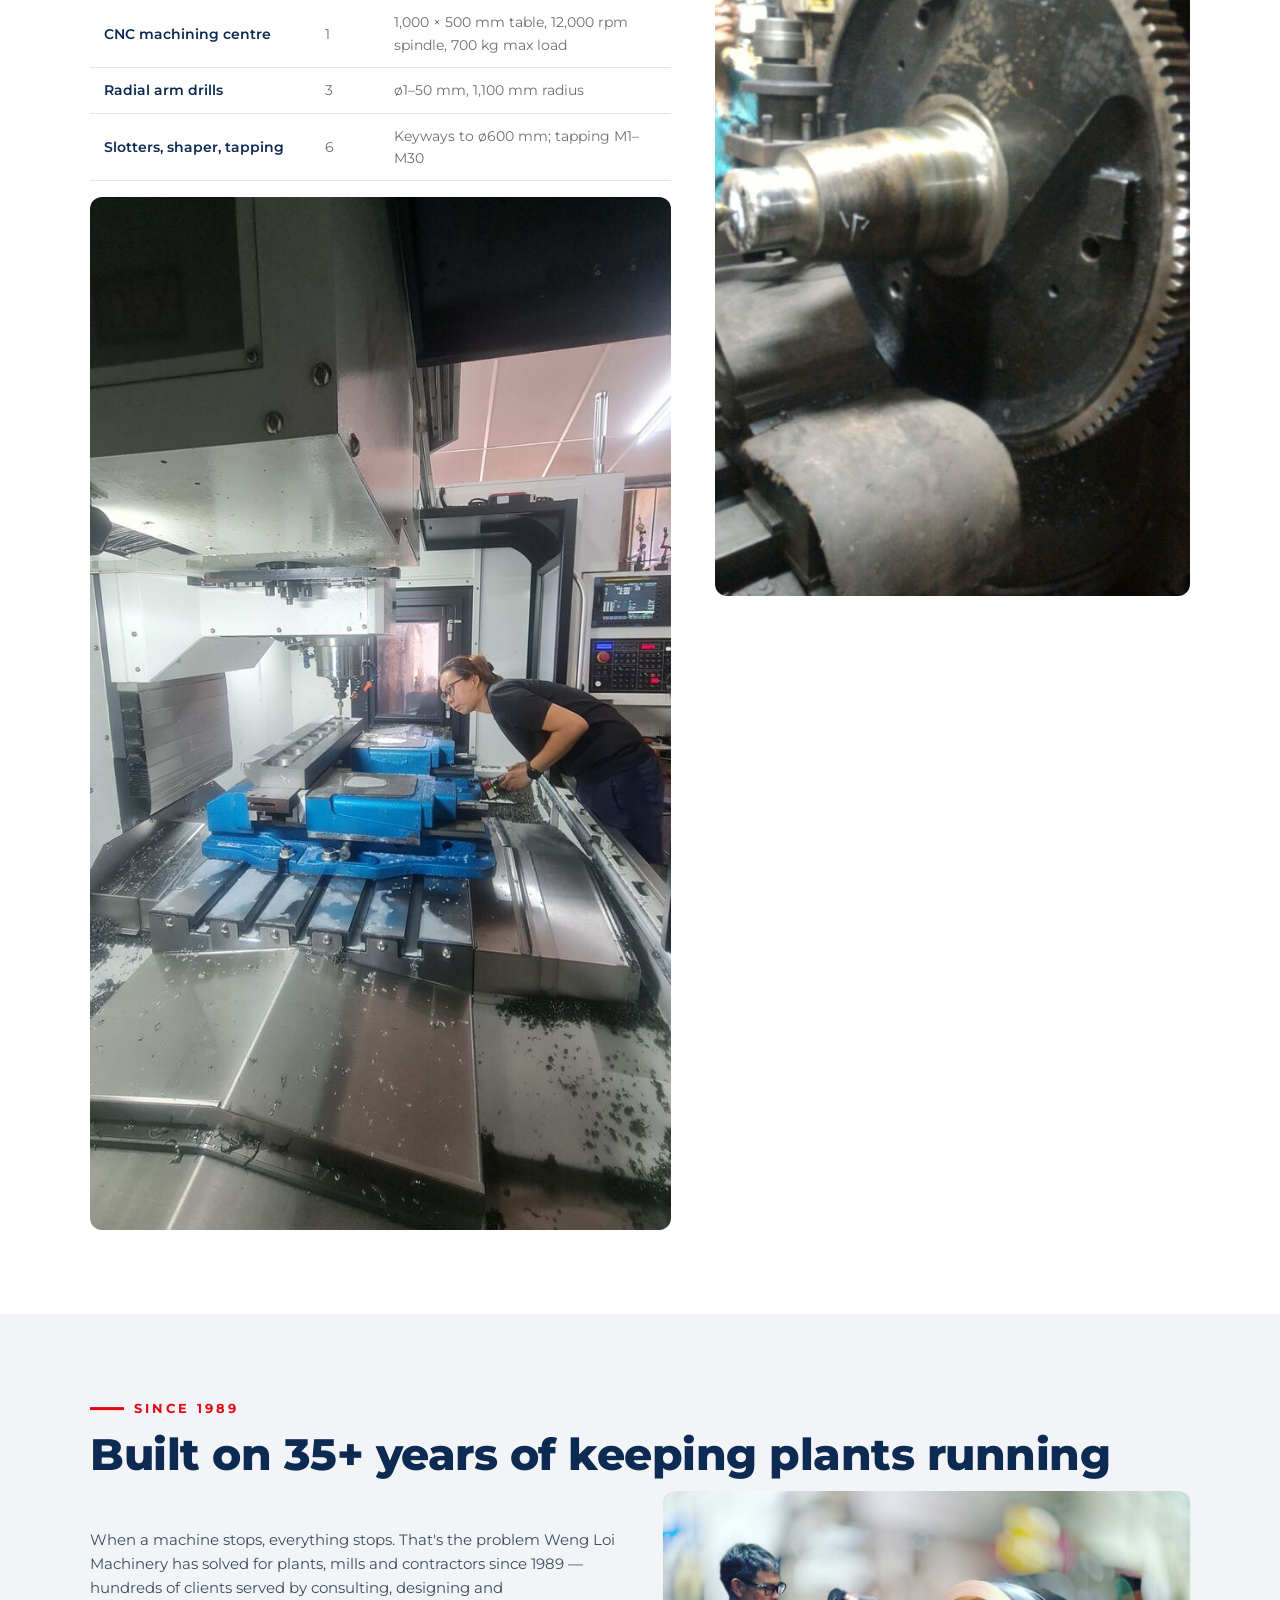
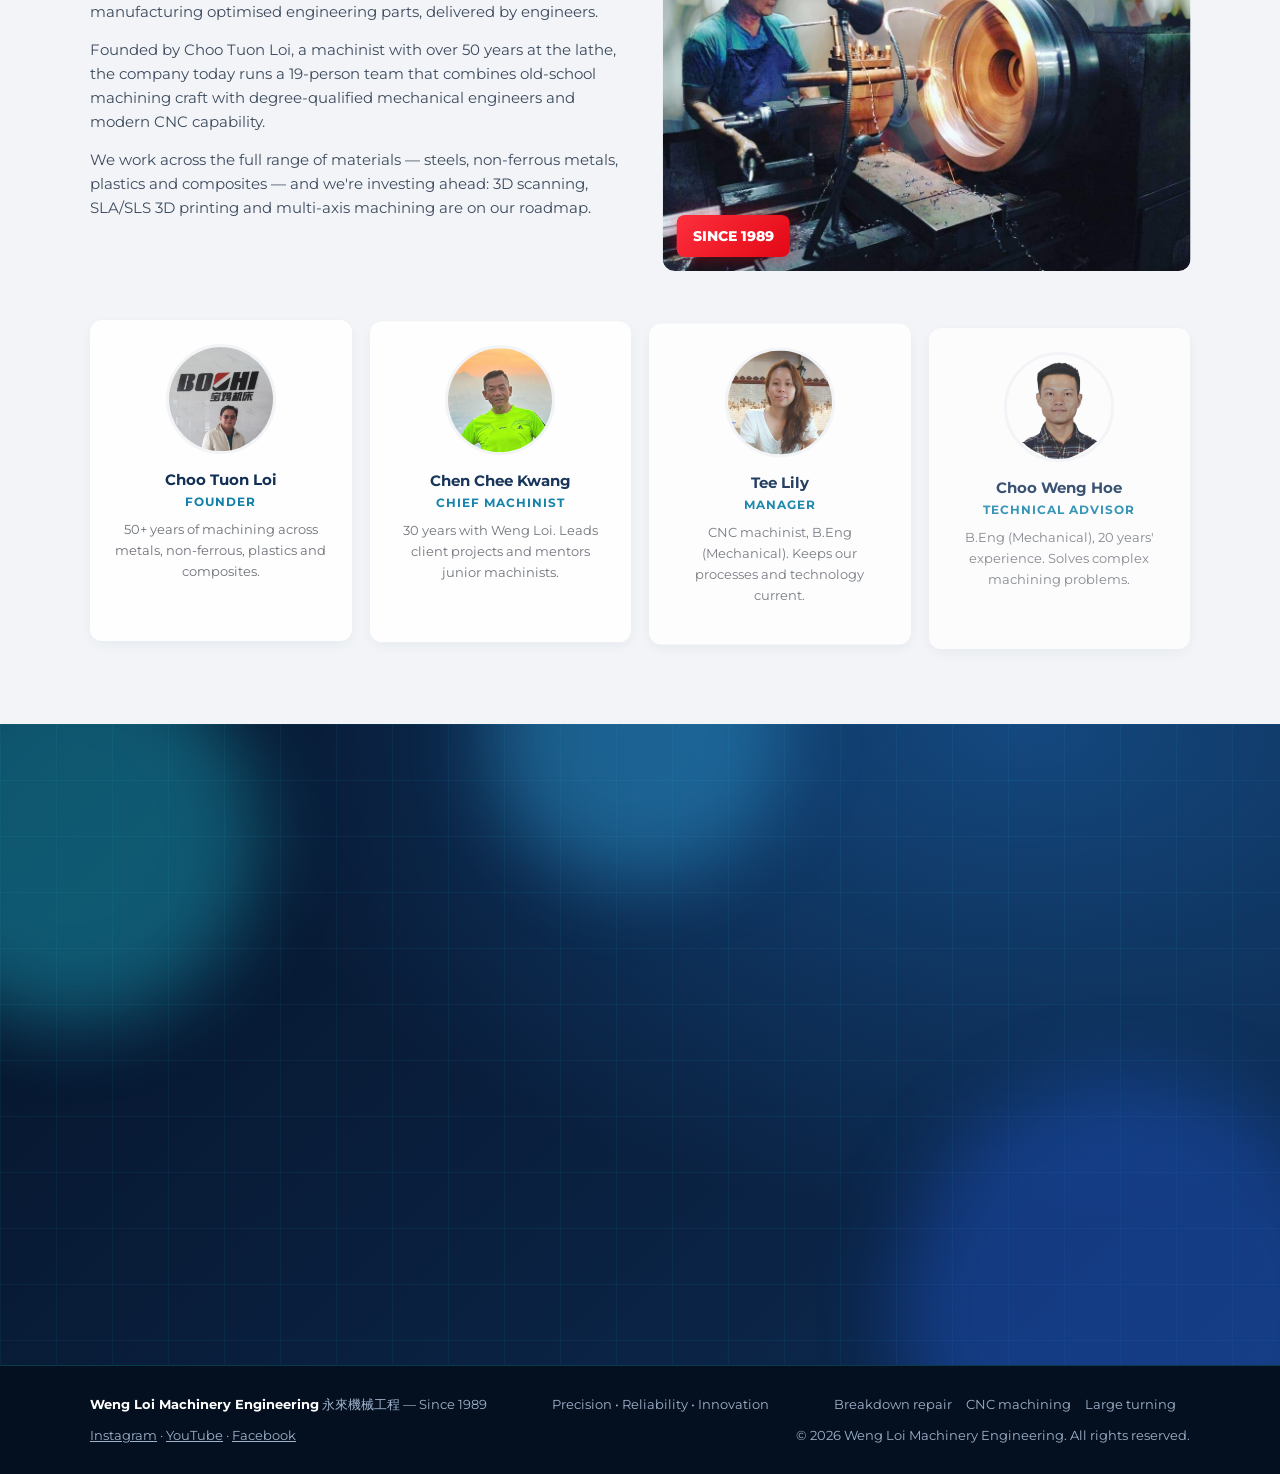
==== commit 24a4f9a4: "Add profile details: 12,000 rpm spindle, mill table size, tapping range (EN/ZH) Co-Authored-By: Clau" ====
--- a/index.html
+++ b/index.html
@@ -473,11 +473,11 @@
           <thead><tr><th data-i18n="caps.th1">Machine group</th><th data-i18n="caps.th2">Qty</th><th data-i18n="caps.th3">Capacity</th></tr></thead>
           <tbody>
           <tr><td data-i18n="caps.r1a">Horizontal lathes (manual)</td><td>24</td><td data-i18n="caps.r1b">Long-bed lathes: shafts up to 4,000&nbsp;mm long, ø300&nbsp;mm max. Face lathe: flanges and plates up to ø1,600&nbsp;mm</td></tr>
-          <tr><td data-i18n="caps.r2a">Vertical milling machines</td><td>11</td><td data-i18n="caps.r2b">e.g. HV-8: 800 × 500 × 500&nbsp;mm travel (X × Y × Z)</td></tr>
+          <tr><td data-i18n="caps.r2a">Vertical milling machines</td><td>11</td><td data-i18n="caps.r2b">Tables up to 1,370 × 254&nbsp;mm; e.g. HV-8: 800 × 500 × 500&nbsp;mm travel (X × Y × Z)</td></tr>
           <tr><td data-i18n="caps.r3a">CNC lathes</td><td>3</td><td data-i18n="caps.r3b">Up to ø440&nbsp;mm / 820&nbsp;mm, incl. high-precision</td></tr>
-          <tr><td data-i18n="caps.r4a">CNC machining centre</td><td>1</td><td data-i18n="caps.r4b">1,000 × 500&nbsp;mm table, 700&nbsp;kg max load</td></tr>
+          <tr><td data-i18n="caps.r4a">CNC machining centre</td><td>1</td><td data-i18n="caps.r4b">1,000 × 500&nbsp;mm table, 12,000&nbsp;rpm spindle, 700&nbsp;kg max load</td></tr>
           <tr><td data-i18n="caps.r5a">Radial arm drills</td><td>3</td><td data-i18n="caps.r5b">ø1–50&nbsp;mm, 1,100&nbsp;mm radius</td></tr>
-          <tr><td data-i18n="caps.r6a">Slotters, shaper, tapping</td><td>6</td><td data-i18n="caps.r6b">Keyways to ø600&nbsp;mm</td></tr>
+          <tr><td data-i18n="caps.r6a">Slotters, shaper, tapping</td><td>6</td><td data-i18n="caps.r6b">Keyways to ø600&nbsp;mm; tapping M1–M30</td></tr>
           </tbody>
         </table>
         <img class="machimg" src="assets/img/facility-cnc-centre.jpg" alt="CNC machining centre in operation with machinist" data-i18n-alt="alt.cncc" loading="lazy" data-cap="CNC machining centre" data-i18n-cap="imgcap.cnc">
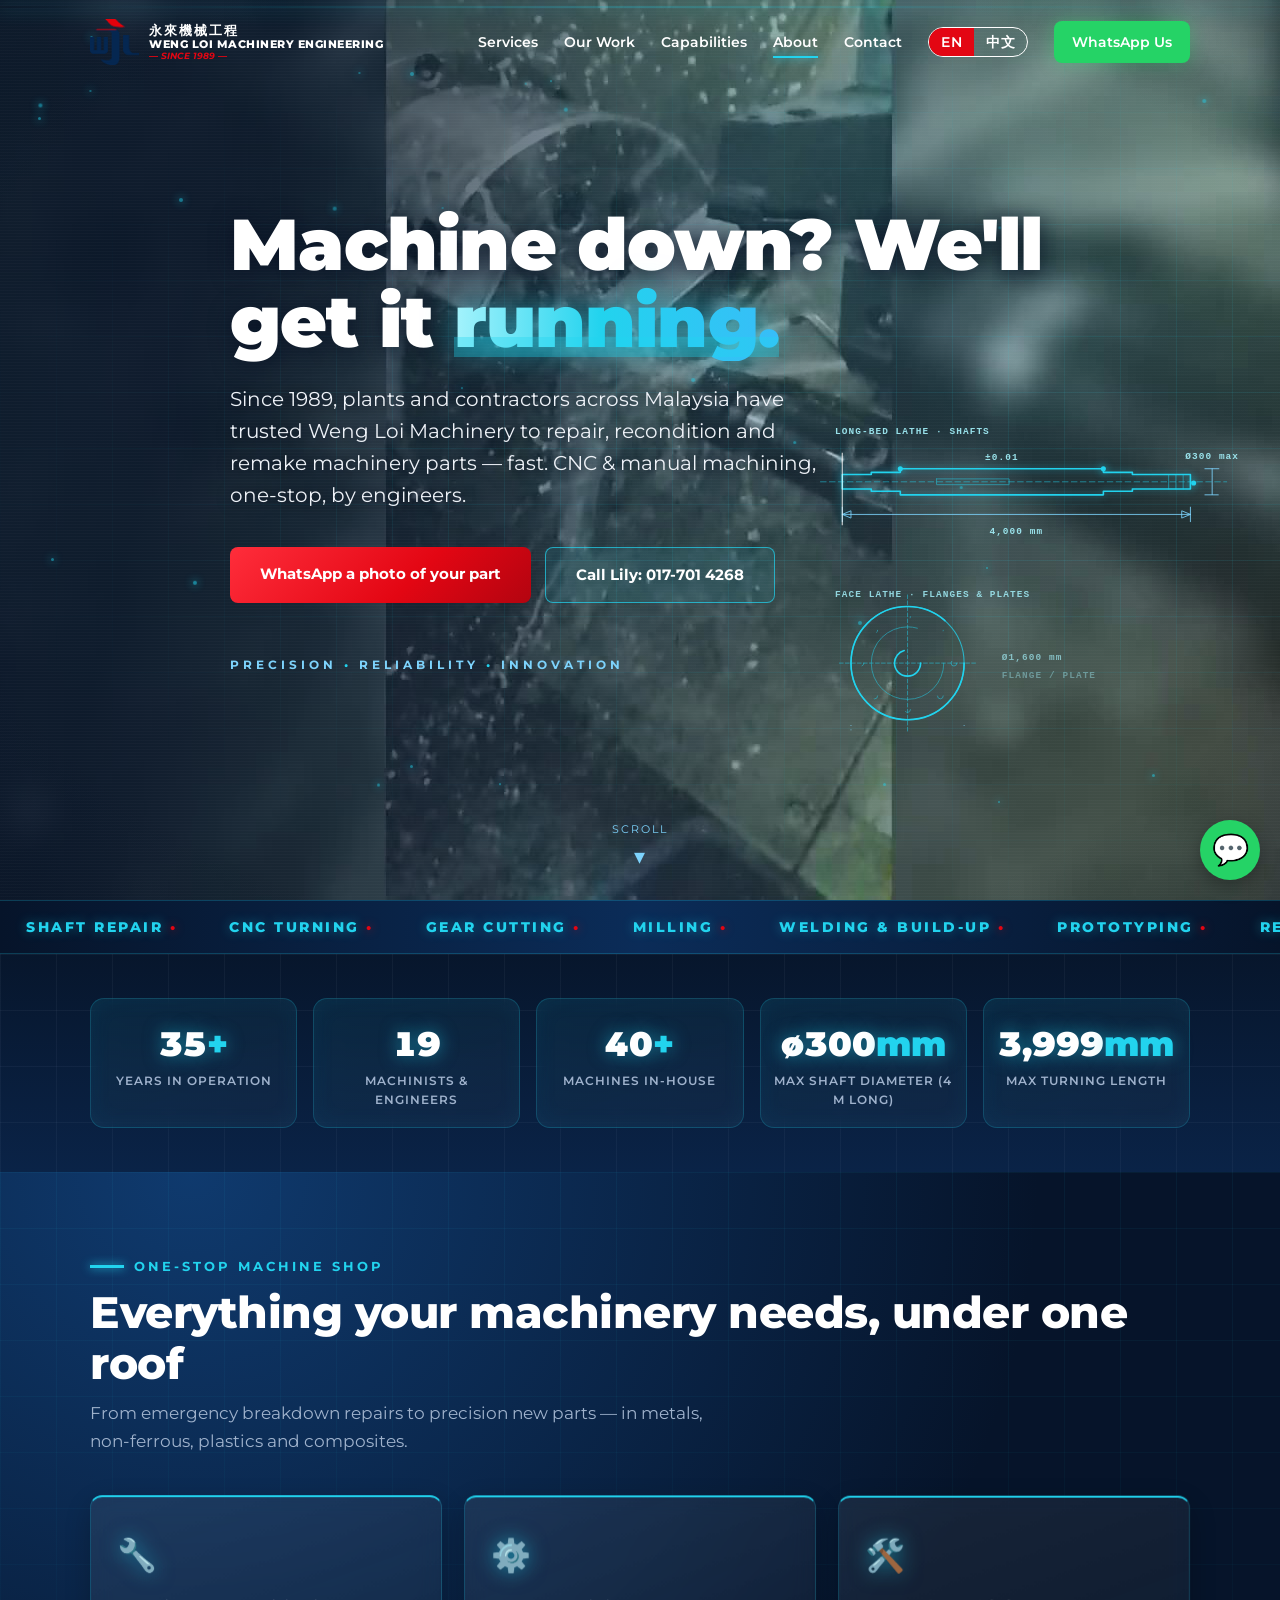
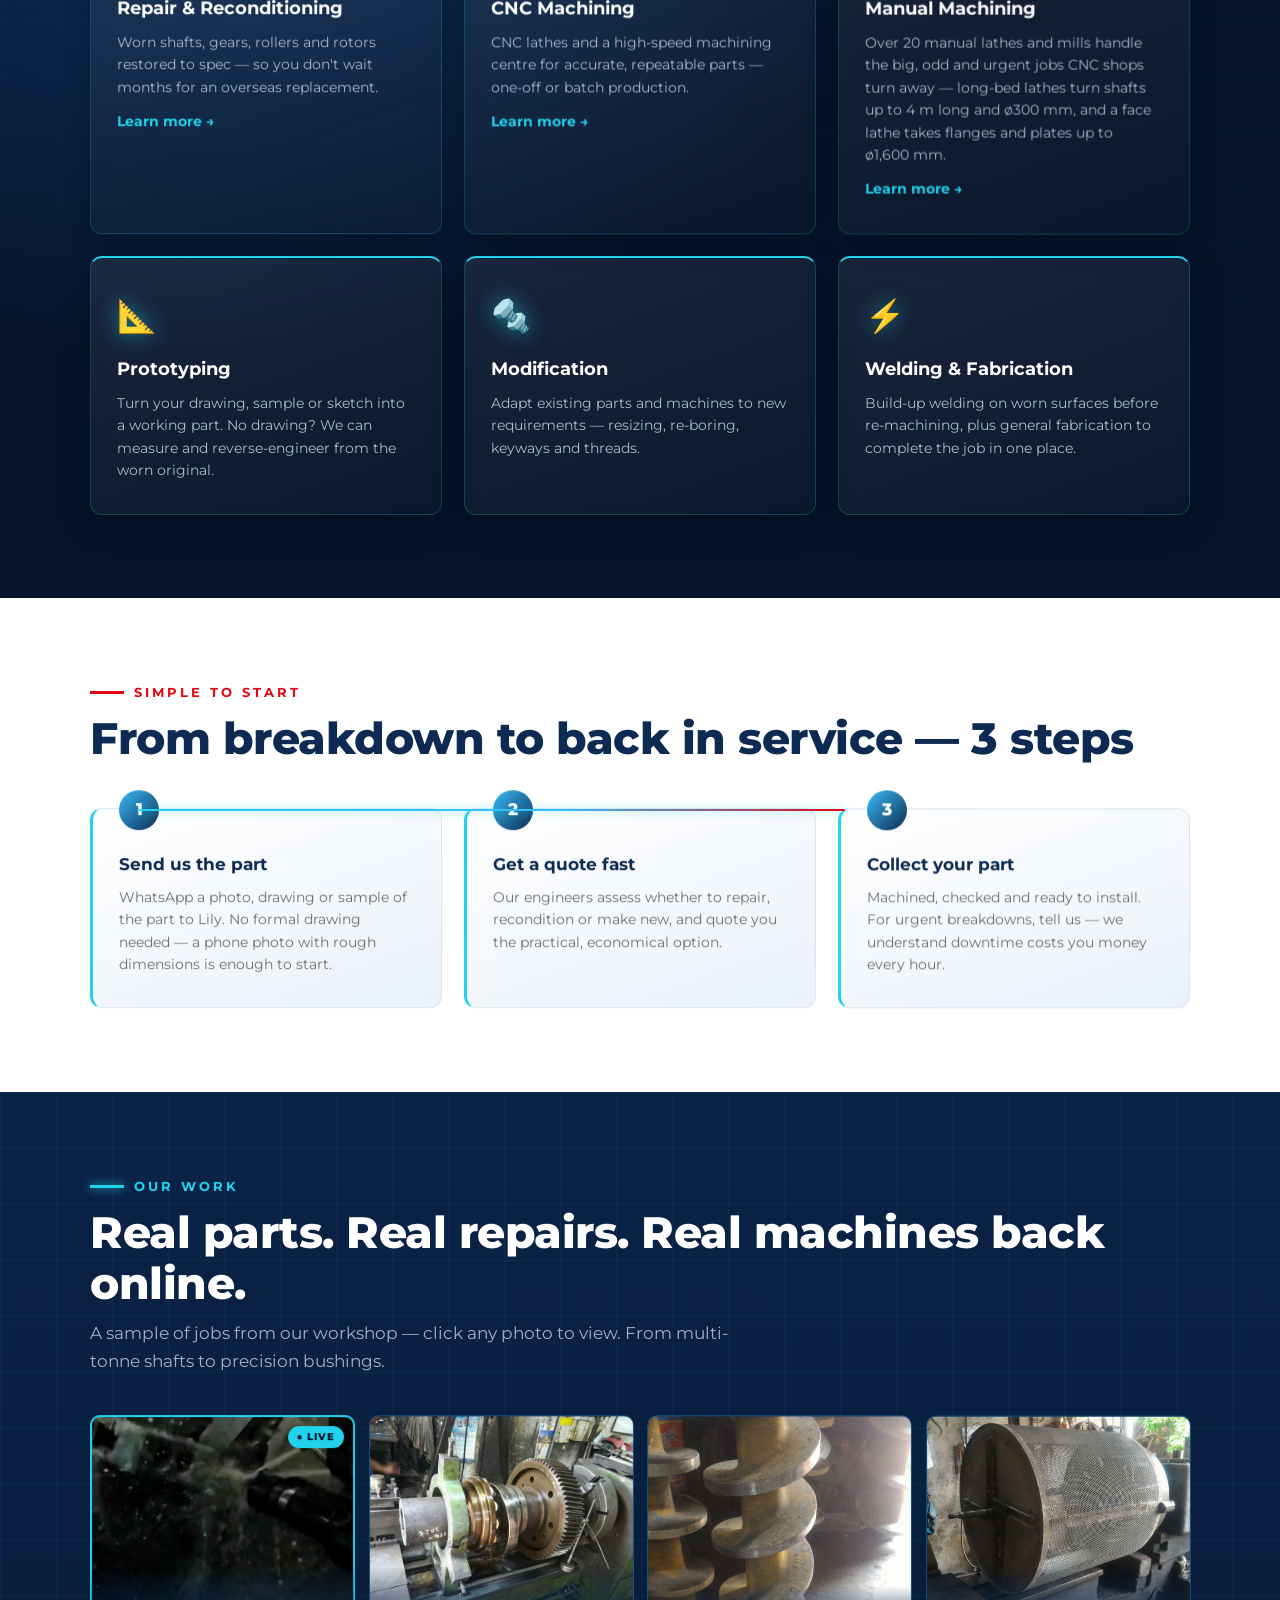
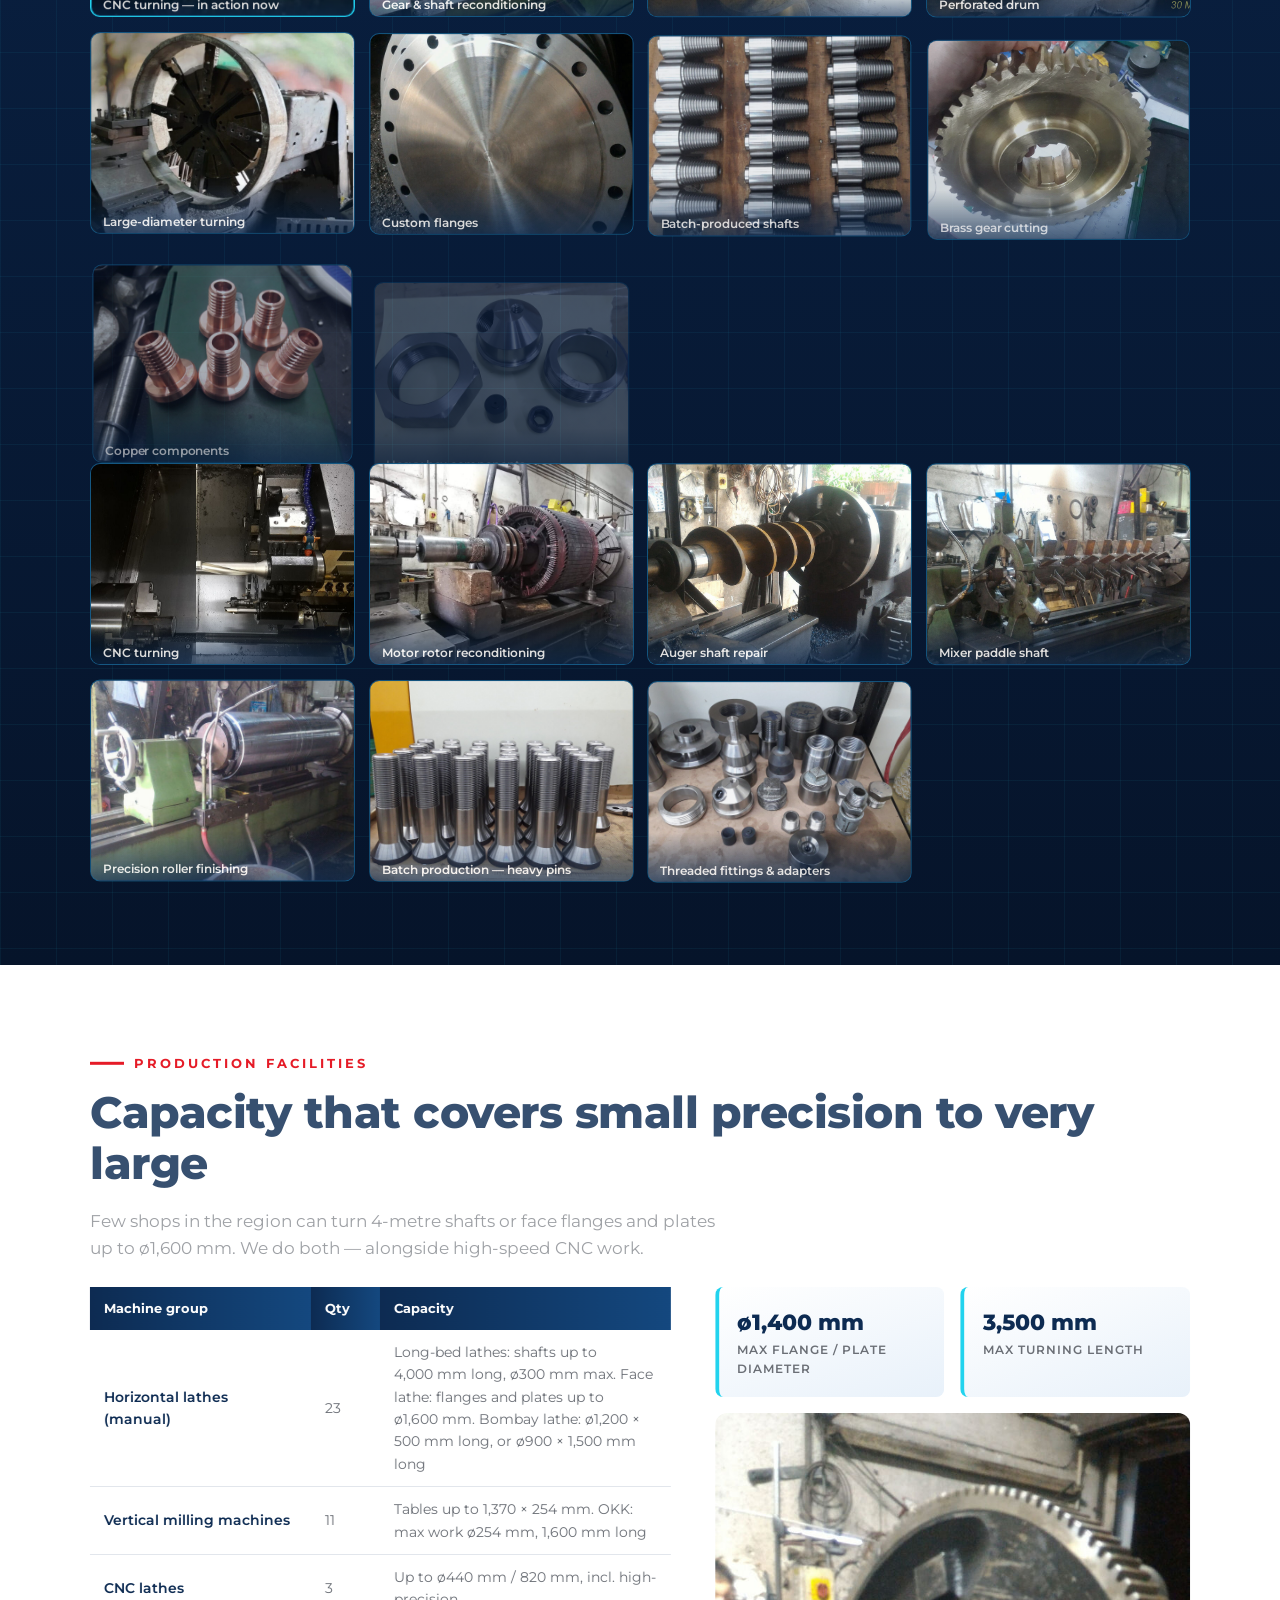
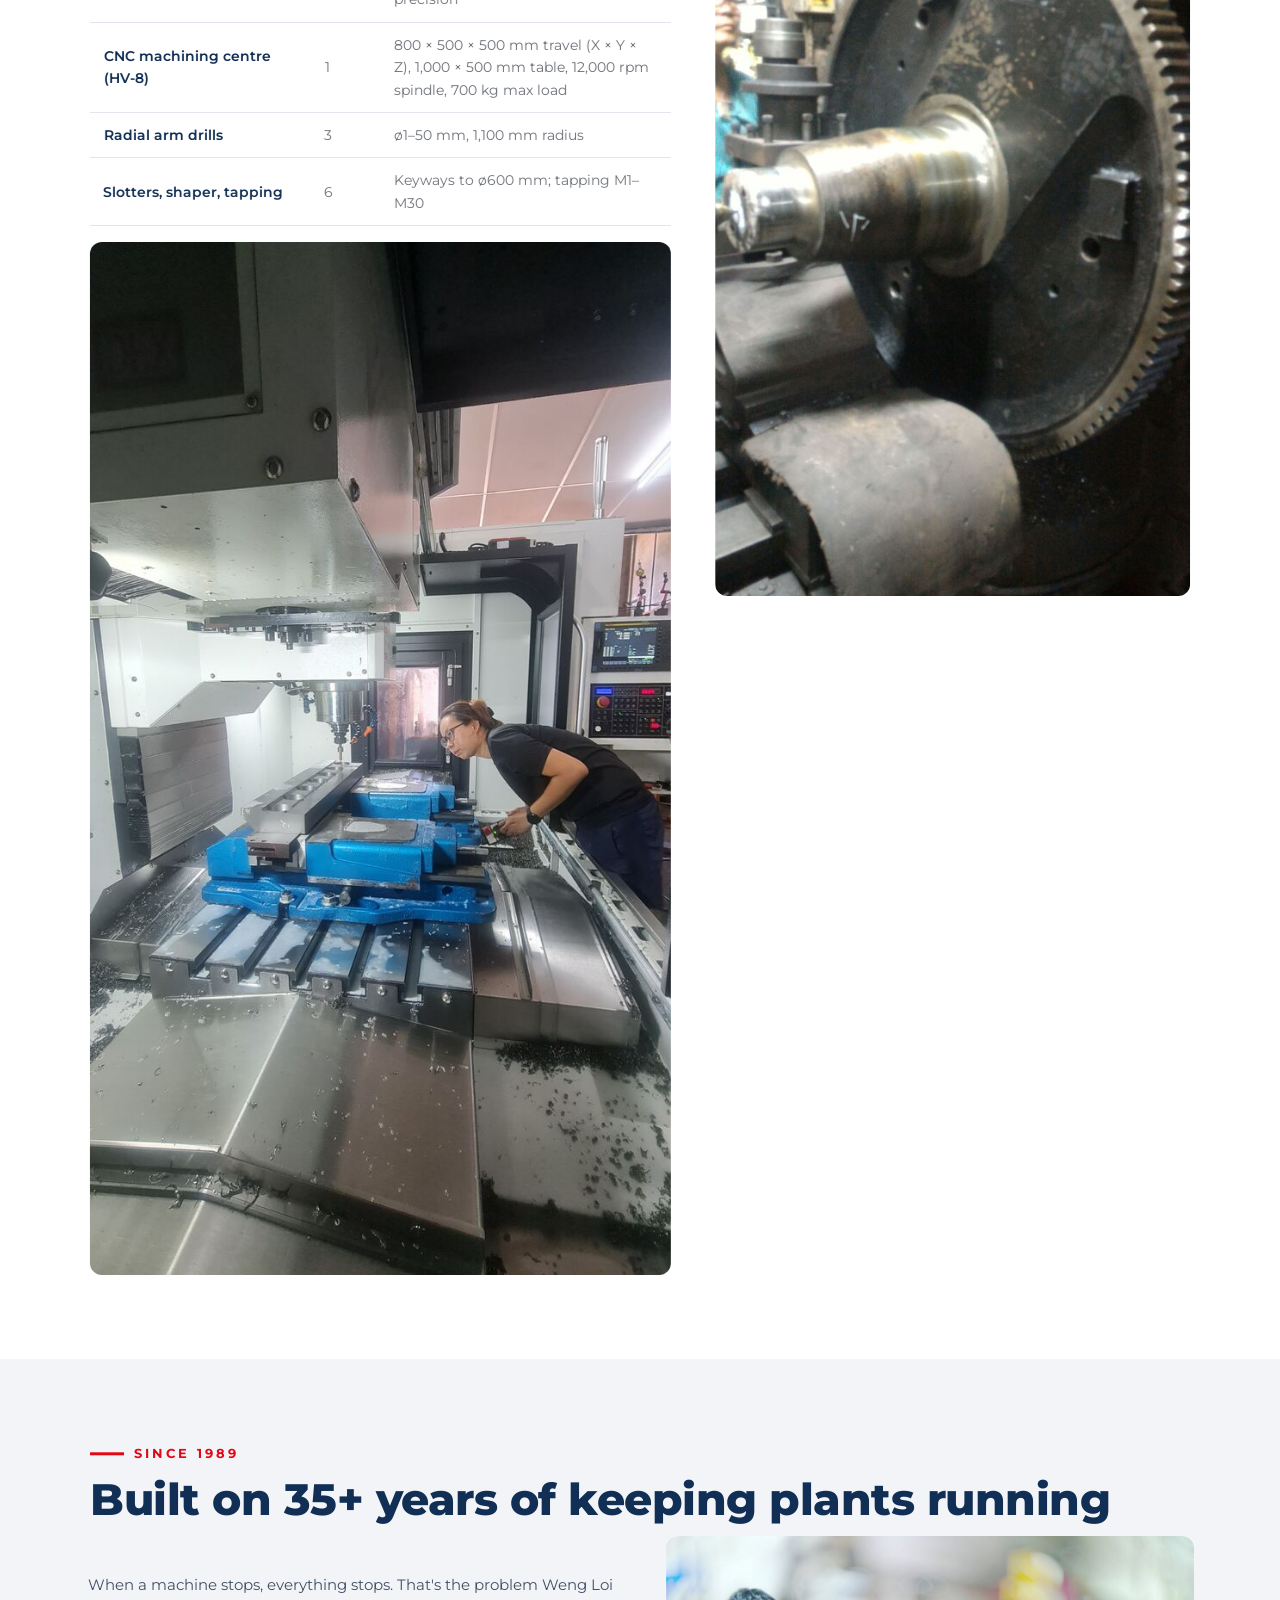
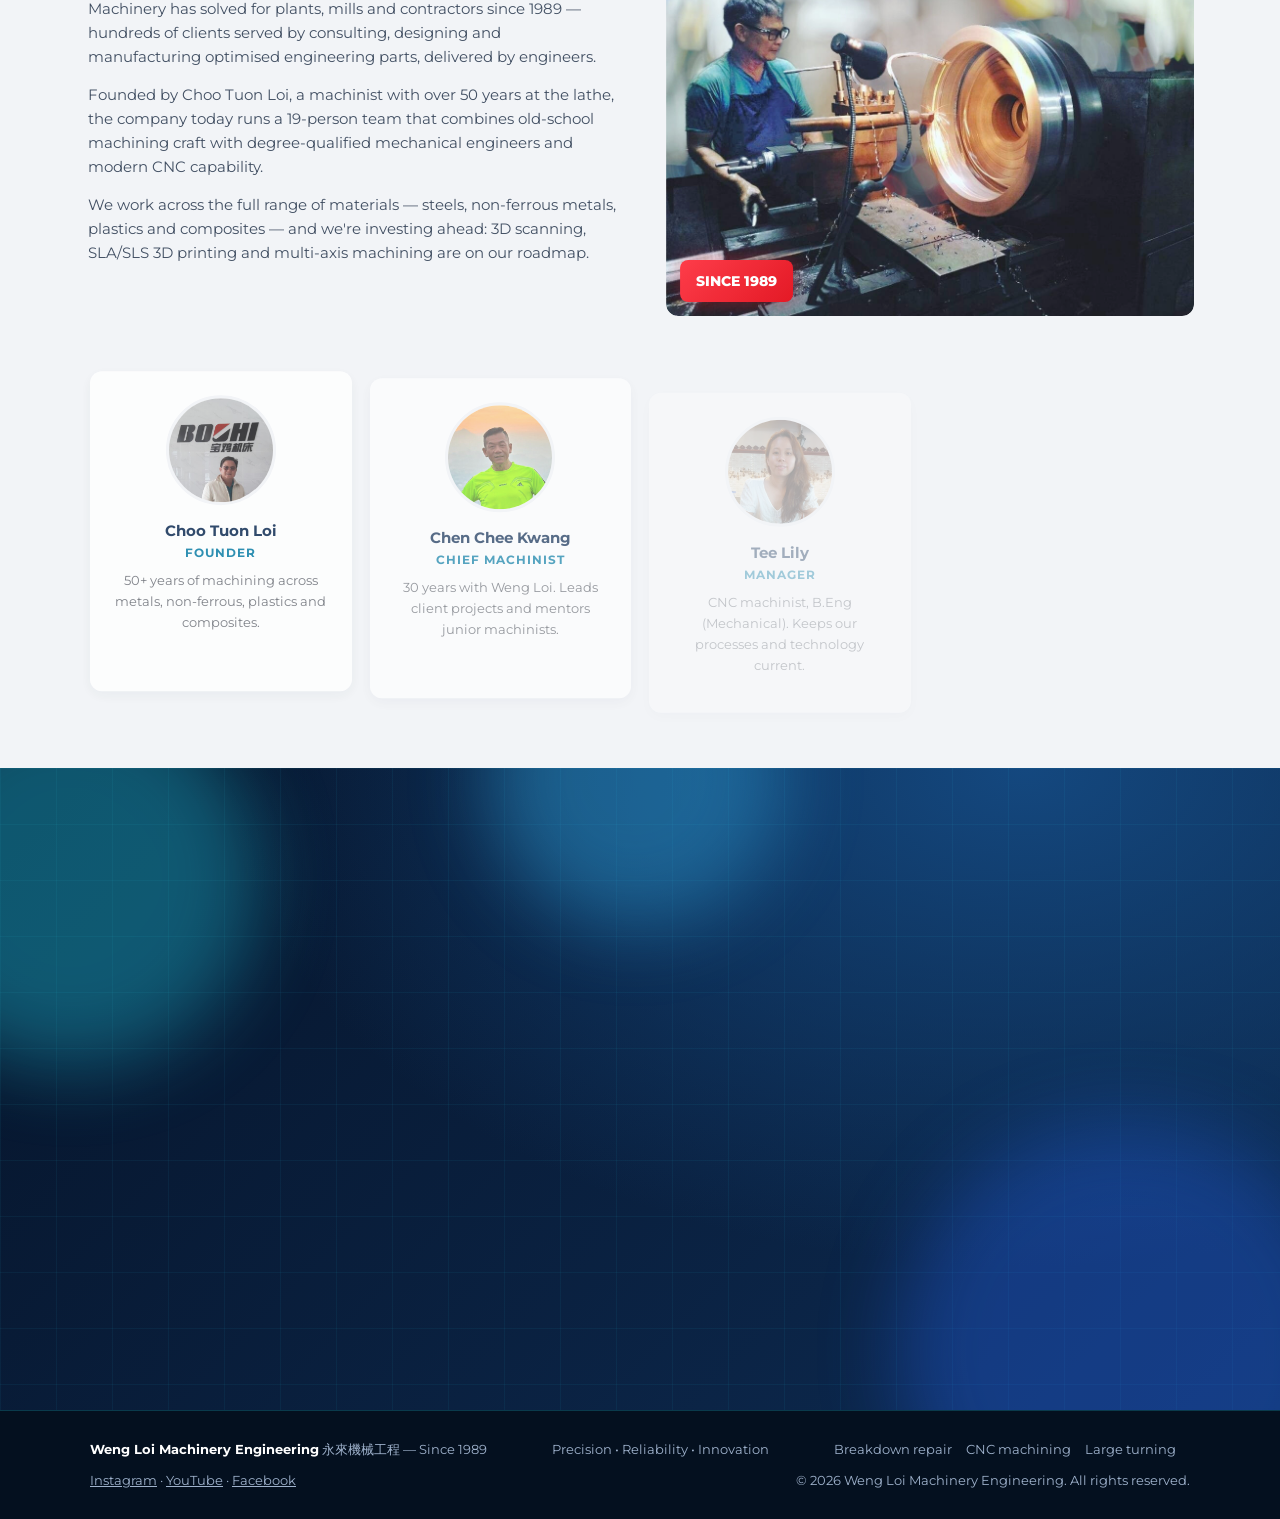
==== commit bfcca3c6: "Apply Choo's answers: 23 lathes, Bombay lathe, HV = HV-8, OKK mill (EN/ZH) Co-Authored-By: Claude So" ====
--- a/index.html
+++ b/index.html
@@ -472,10 +472,10 @@
         <table>
           <thead><tr><th data-i18n="caps.th1">Machine group</th><th data-i18n="caps.th2">Qty</th><th data-i18n="caps.th3">Capacity</th></tr></thead>
           <tbody>
-          <tr><td data-i18n="caps.r1a">Horizontal lathes (manual)</td><td>24</td><td data-i18n="caps.r1b">Long-bed lathes: shafts up to 4,000&nbsp;mm long, ø300&nbsp;mm max. Face lathe: flanges and plates up to ø1,600&nbsp;mm</td></tr>
-          <tr><td data-i18n="caps.r2a">Vertical milling machines</td><td>11</td><td data-i18n="caps.r2b">Tables up to 1,370 × 254&nbsp;mm; e.g. HV-8: 800 × 500 × 500&nbsp;mm travel (X × Y × Z)</td></tr>
+          <tr><td data-i18n="caps.r1a">Horizontal lathes (manual)</td><td>23</td><td data-i18n="caps.r1b">Long-bed lathes: shafts up to 4,000&nbsp;mm long, ø300&nbsp;mm max. Face lathe: flanges and plates up to ø1,600&nbsp;mm. Bombay lathe: ø1,200 × 500&nbsp;mm long, or ø900 × 1,500&nbsp;mm long</td></tr>
+          <tr><td data-i18n="caps.r2a">Vertical milling machines</td><td>11</td><td data-i18n="caps.r2b">Tables up to 1,370 × 254&nbsp;mm. OKK: max work ø254&nbsp;mm, 1,600&nbsp;mm long</td></tr>
           <tr><td data-i18n="caps.r3a">CNC lathes</td><td>3</td><td data-i18n="caps.r3b">Up to ø440&nbsp;mm / 820&nbsp;mm, incl. high-precision</td></tr>
-          <tr><td data-i18n="caps.r4a">CNC machining centre</td><td>1</td><td data-i18n="caps.r4b">1,000 × 500&nbsp;mm table, 12,000&nbsp;rpm spindle, 700&nbsp;kg max load</td></tr>
+          <tr><td data-i18n="caps.r4a">CNC machining centre (HV-8)</td><td>1</td><td data-i18n="caps.r4b">800 × 500 × 500&nbsp;mm travel (X × Y × Z), 1,000 × 500&nbsp;mm table, 12,000&nbsp;rpm spindle, 700&nbsp;kg max load</td></tr>
           <tr><td data-i18n="caps.r5a">Radial arm drills</td><td>3</td><td data-i18n="caps.r5b">ø1–50&nbsp;mm, 1,100&nbsp;mm radius</td></tr>
           <tr><td data-i18n="caps.r6a">Slotters, shaper, tapping</td><td>6</td><td data-i18n="caps.r6b">Keyways to ø600&nbsp;mm; tapping M1–M30</td></tr>
           </tbody>
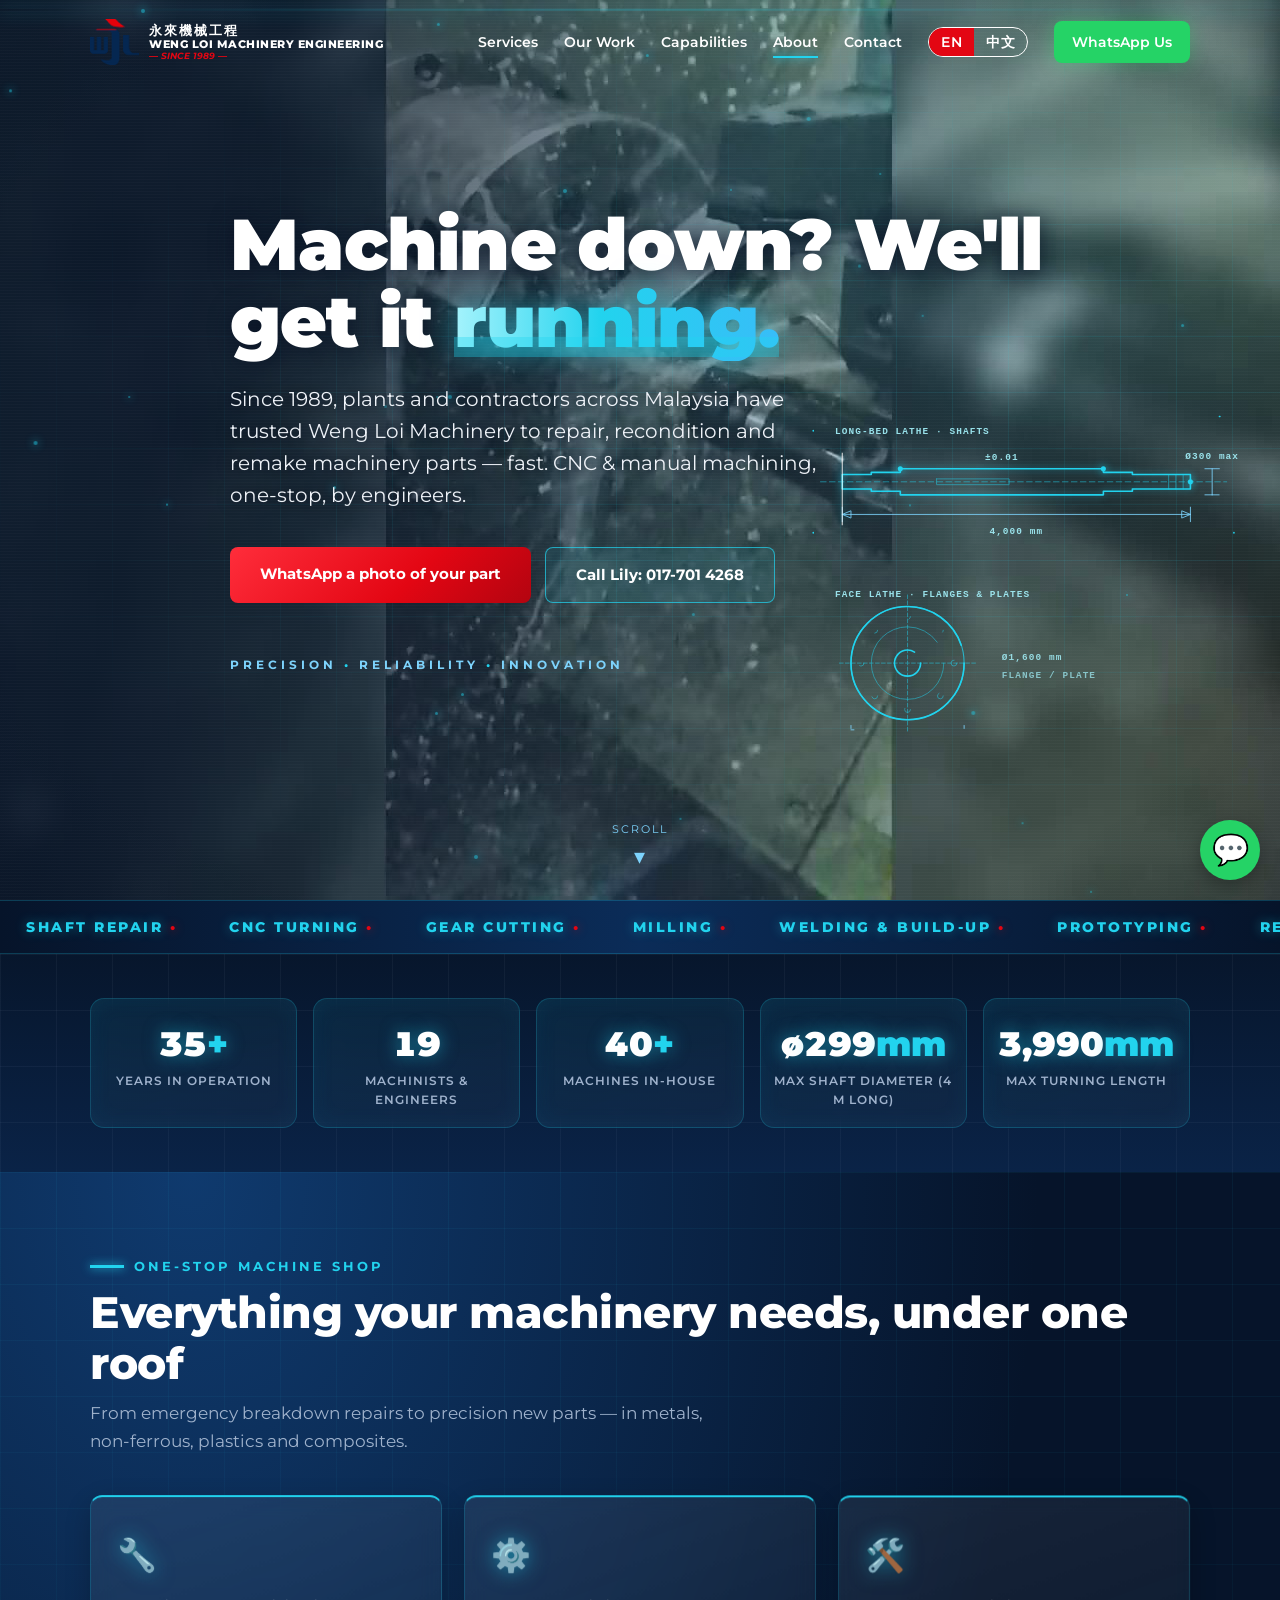
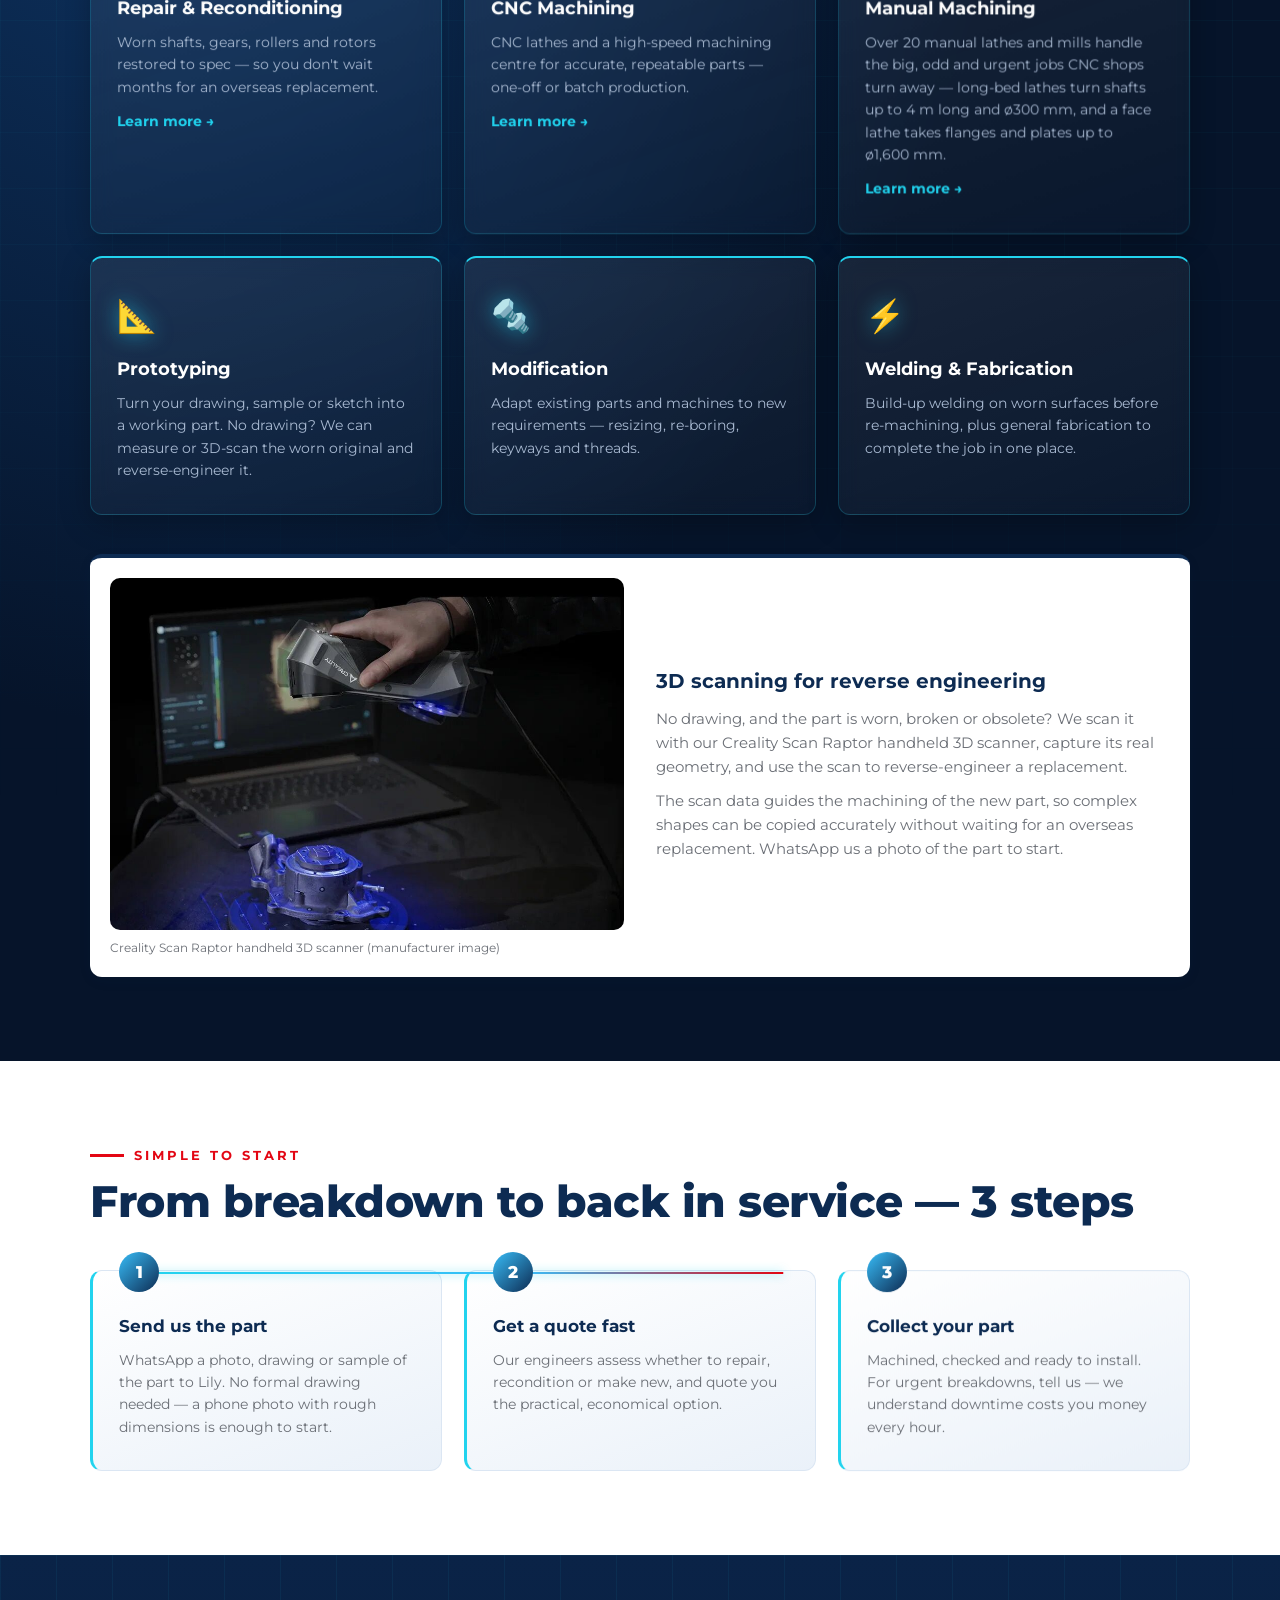
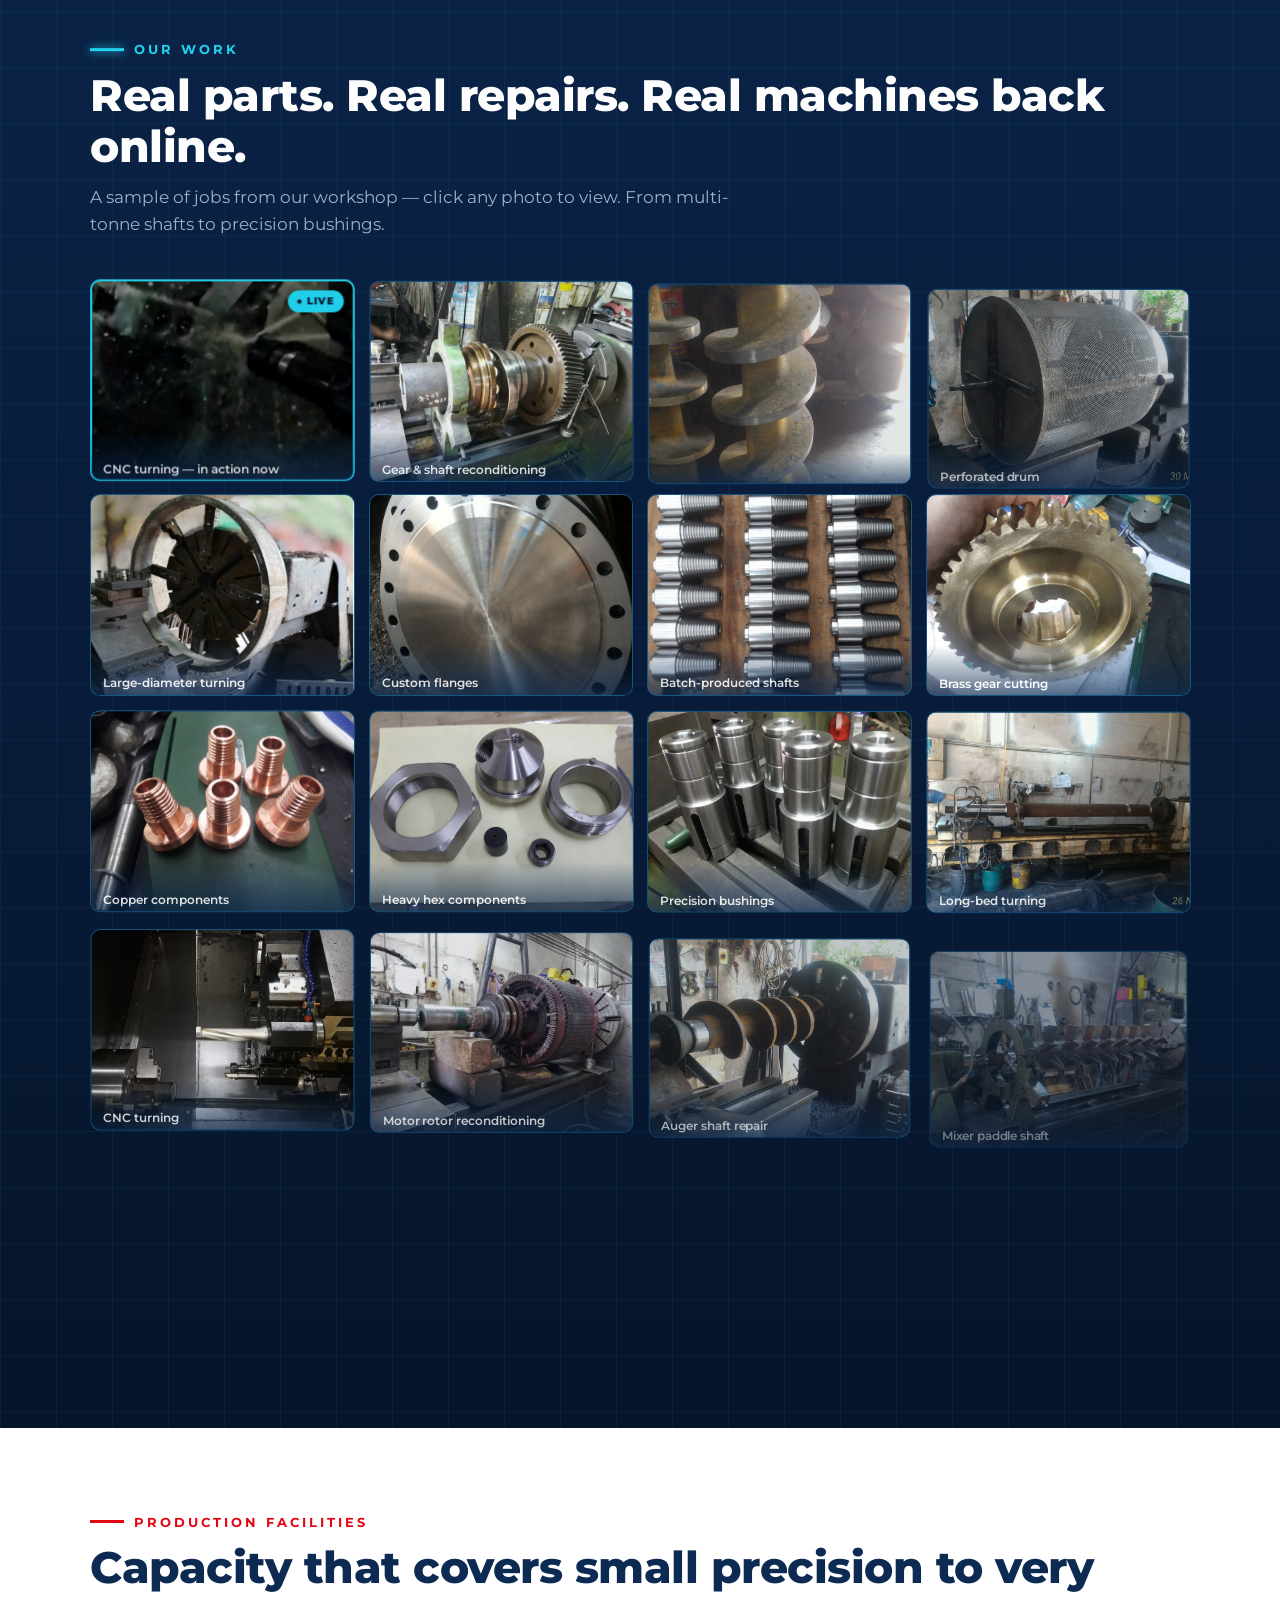
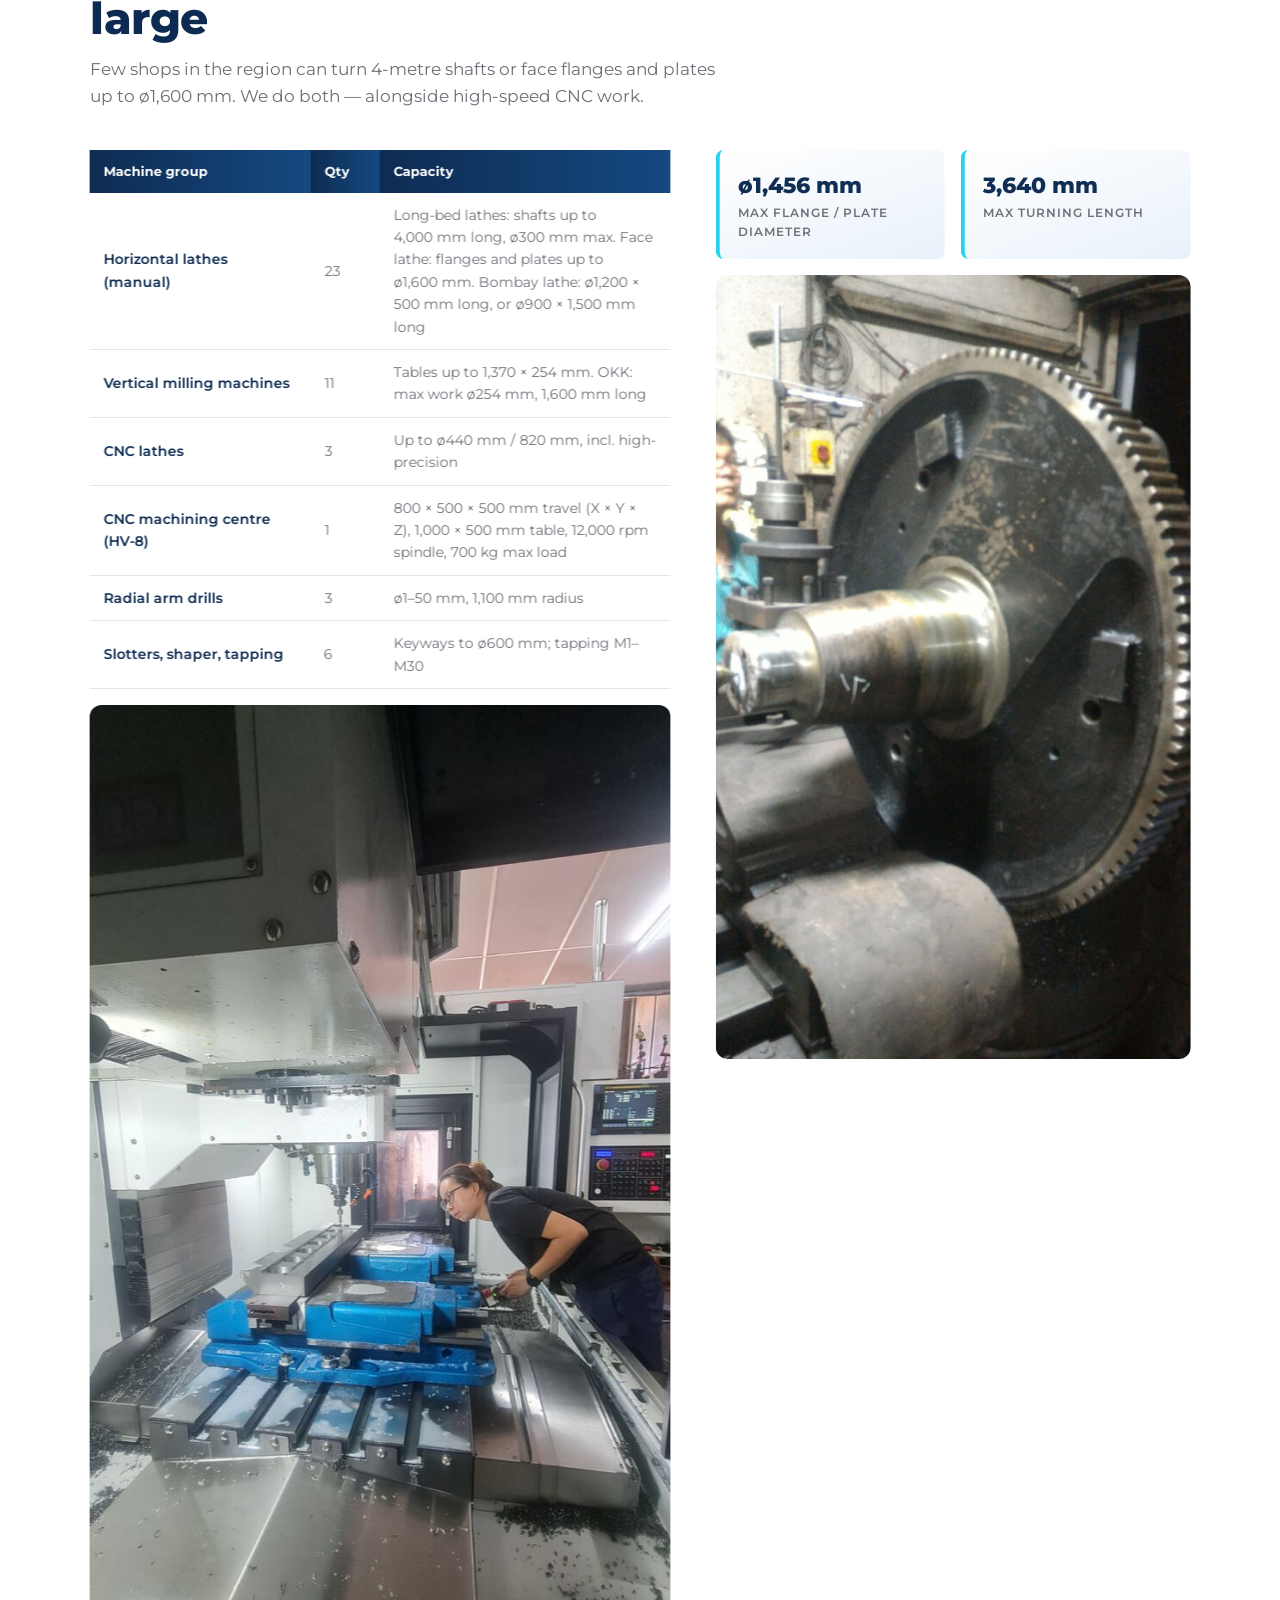
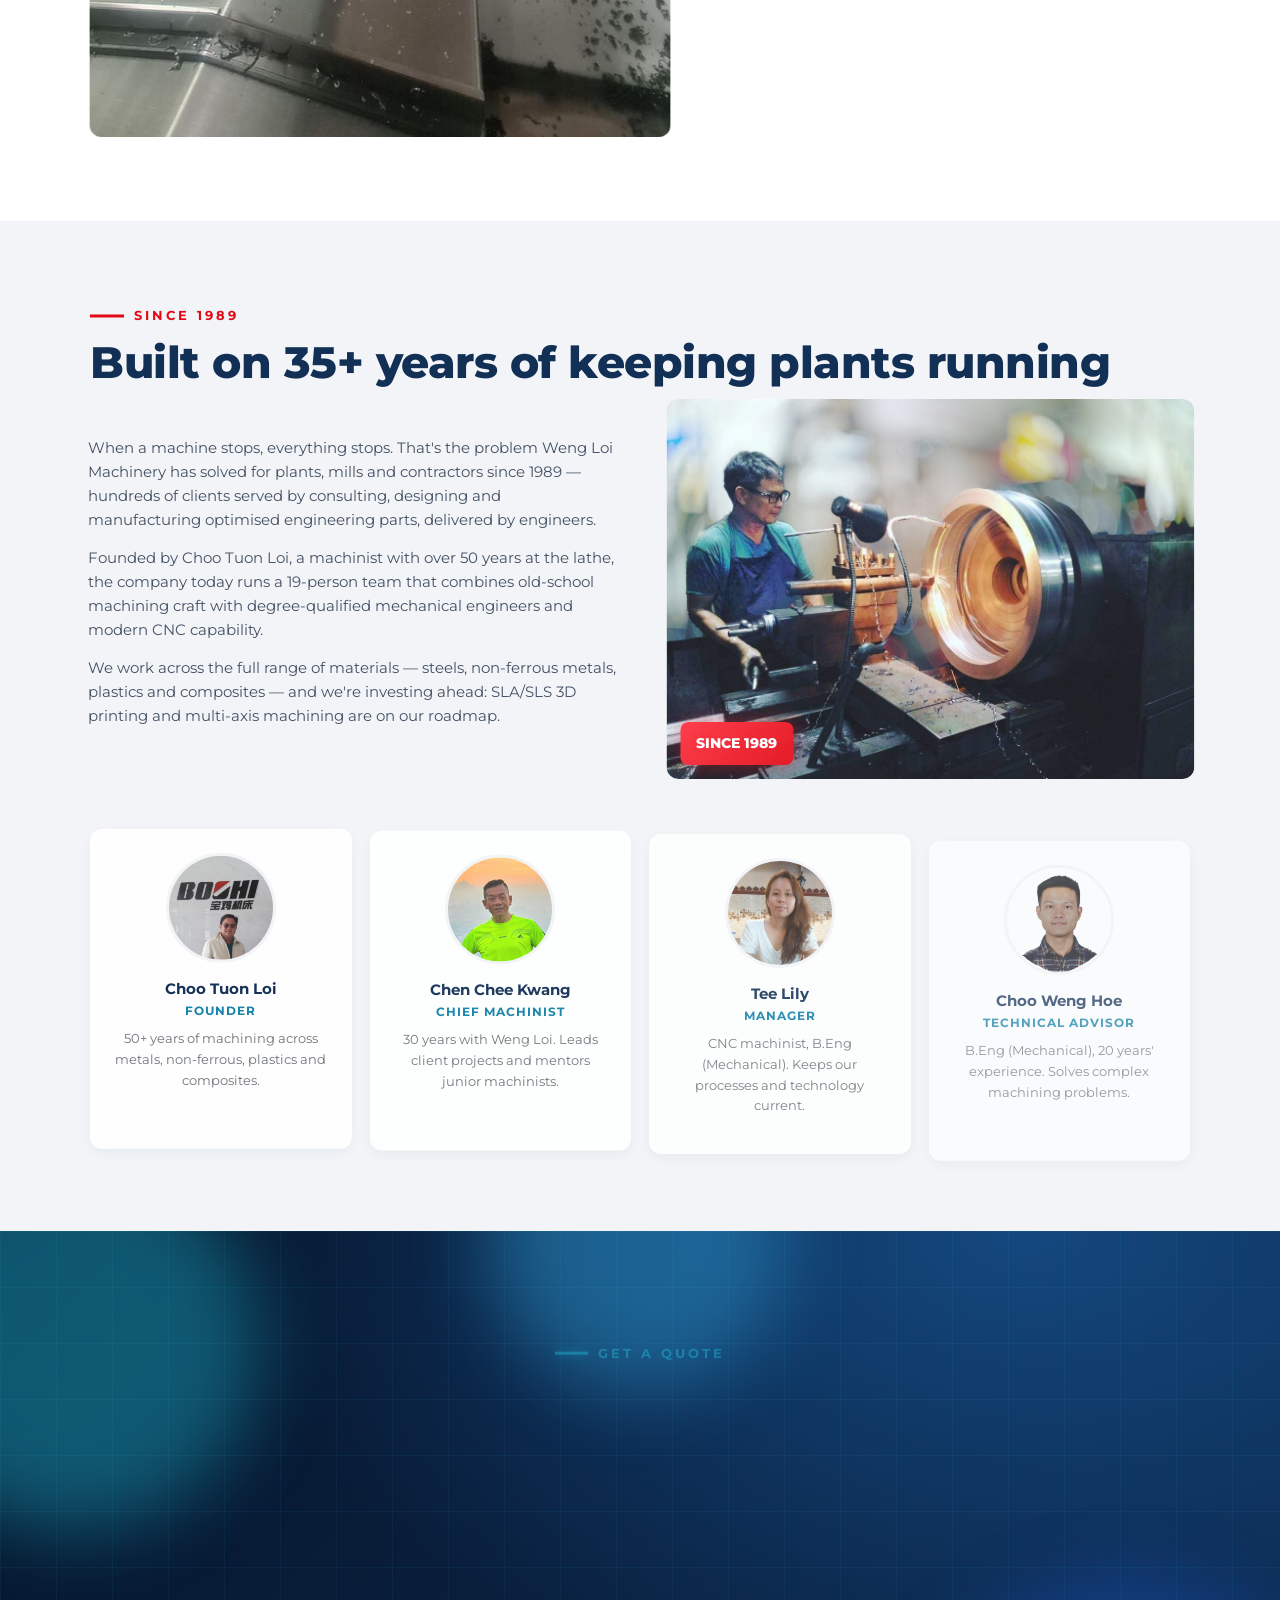
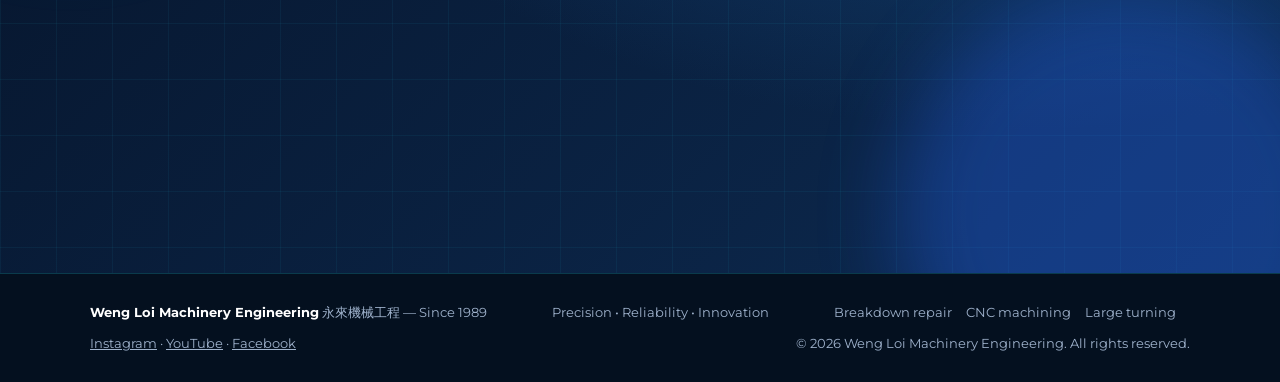
==== commit 97c5ea53: "Add 3D scanning for reverse engineering to services (EN/ZH) Co-Authored-By: Claude Sonnet 5.5 <norep" ====
--- a/index.html
+++ b/index.html
@@ -67,6 +67,7 @@
       {"@type": "Offer", "itemOffered": {"@type": "Service", "name": "CNC machining", "description": "CNC turning and machining centre work, one-off or batch."}},
       {"@type": "Offer", "itemOffered": {"@type": "Service", "name": "Manual machining", "description": "Large manual turning: shafts up to 4 m long and 300 mm diameter, flanges and plates up to 1,600 mm diameter; milling, slotting and keyways."}},
       {"@type": "Offer", "itemOffered": {"@type": "Service", "name": "Prototyping and reverse engineering", "description": "Parts made from drawings, samples or worn originals."}},
+      {"@type": "Offer", "itemOffered": {"@type": "Service", "name": "3D scanning for reverse engineering", "description": "Handheld 3D scanning (Creality Scan Raptor) of worn, broken or obsolete machine parts to reverse-engineer replacements."}},
       {"@type": "Offer", "itemOffered": {"@type": "Service", "name": "Modification", "description": "Resizing, re-boring, keyways and threads on existing parts."}},
       {"@type": "Offer", "itemOffered": {"@type": "Service", "name": "Welding and fabrication", "description": "Build-up welding before re-machining, and general fabrication."}}
     ]
@@ -304,6 +305,11 @@
 .lang a[aria-current="true"]{background:var(--red);color:#fff !important}
 .card .more{display:inline-block;margin-top:12px;font-size:14px;font-weight:700;color:var(--red);text-decoration:none}
 .card .more:hover{text-decoration:underline}
+.scan{display:grid;grid-template-columns:1fr 1fr;gap:32px;align-items:center;margin-top:40px;background:#fff;border-radius:12px;padding:20px;box-shadow:0 4px 14px rgba(13,43,82,.06);border-top:4px solid var(--navy)}
+.scan figure{margin:0}.scan img{width:100%;height:auto;border-radius:10px;display:block}
+.scan figcaption{font-size:12px;color:var(--steel);margin-top:8px}
+.scan h3{color:var(--navy);font-size:20px;font-weight:700;margin-bottom:10px}.scan p{font-size:15px;color:var(--steel);margin-bottom:10px}
+@media (max-width:900px){.scan{grid-template-columns:1fr;gap:18px}}
 .svc-links a{margin-right:14px;text-decoration:none}
 .svc-links a:hover{color:#fff}
 /* Chinese typography */
@@ -414,9 +420,17 @@
       <div class="card reveal tilt"><div class="ico">🔧</div><h3 data-i18n="svc.1.h">Repair &amp; Reconditioning</h3><p data-i18n="svc.1.p">Worn shafts, gears, rollers and rotors restored to spec — so you don't wait months for an overseas replacement.</p><a class="more" data-i18n="svc.more" href="services/breakdown-repair/">Learn more →</a></div>
       <div class="card reveal tilt" style="--d:.1s"><div class="ico">⚙️</div><h3 data-i18n="svc.2.h">CNC Machining</h3><p data-i18n="svc.2.p">CNC lathes and a high-speed machining centre for accurate, repeatable parts — one-off or batch production.</p><a class="more" data-i18n="svc.more" href="services/cnc-machining/">Learn more →</a></div>
       <div class="card reveal tilt" style="--d:.2s"><div class="ico">🛠️</div><h3 data-i18n="svc.3.h">Manual Machining</h3><p data-i18n="svc.3.p">Over 20 manual lathes and mills handle the big, odd and urgent jobs CNC shops turn away — long-bed lathes turn shafts up to 4&nbsp;m long and ø300&nbsp;mm, and a face lathe takes flanges and plates up to ø1,600&nbsp;mm.</p><a class="more" data-i18n="svc.more" href="services/large-turning/">Learn more →</a></div>
-      <div class="card reveal tilt"><div class="ico">📐</div><h3 data-i18n="svc.4.h">Prototyping</h3><p data-i18n="svc.4.p">Turn your drawing, sample or sketch into a working part. No drawing? We can measure and reverse-engineer from the worn original.</p></div>
+      <div class="card reveal tilt"><div class="ico">📐</div><h3 data-i18n="svc.4.h">Prototyping</h3><p data-i18n="svc.4.p">Turn your drawing, sample or sketch into a working part. No drawing? We can measure or 3D-scan the worn original and reverse-engineer it.</p></div>
       <div class="card reveal tilt" style="--d:.1s"><div class="ico">🔩</div><h3 data-i18n="svc.5.h">Modification</h3><p data-i18n="svc.5.p">Adapt existing parts and machines to new requirements — resizing, re-boring, keyways and threads.</p></div>
       <div class="card reveal tilt" style="--d:.2s"><div class="ico">⚡</div><h3 data-i18n="svc.6.h">Welding &amp; Fabrication</h3><p data-i18n="svc.6.p">Build-up welding on worn surfaces before re-machining, plus general fabrication to complete the job in one place.</p></div>
+    </div>
+    <div class="scan reveal">
+      <figure><img src="assets/img/service-3d-scanner.jpg" alt="Creality Scan Raptor handheld 3D scanner capturing a machine part" data-i18n-alt="alt.scan" loading="lazy" width="1007" height="689"><figcaption data-i18n="cap.scan">Creality Scan Raptor handheld 3D scanner (manufacturer image)</figcaption></figure>
+      <div>
+        <h3 data-i18n="scan.h">3D scanning for reverse engineering</h3>
+        <p data-i18n="scan.p1">No drawing, and the part is worn, broken or obsolete? We scan it with our Creality Scan Raptor handheld 3D scanner, capture its real geometry, and use the scan to reverse-engineer a replacement.</p>
+        <p data-i18n="scan.p2">The scan data guides the machining of the new part, so complex shapes can be copied accurately without waiting for an overseas replacement. WhatsApp us a photo of the part to start.</p>
+      </div>
     </div>
   </div>
 </section>
@@ -501,7 +515,7 @@
       <div class="reveal-left">
         <p data-i18n="about.p1">When a machine stops, everything stops. That's the problem Weng Loi Machinery has solved for plants, mills and contractors since 1989 — hundreds of clients served by consulting, designing and manufacturing optimised engineering parts, delivered by engineers.</p>
         <p data-i18n="about.p2">Founded by Choo Tuon Loi, a machinist with over 50 years at the lathe, the company today runs a 19-person team that combines old-school machining craft with degree-qualified mechanical engineers and modern CNC capability.</p>
-        <p data-i18n="about.p3">We work across the full range of materials — steels, non-ferrous metals, plastics and composites — and we're investing ahead: 3D scanning, SLA/SLS 3D printing and multi-axis machining are on our roadmap.</p>
+        <p data-i18n="about.p3">We work across the full range of materials — steels, non-ferrous metals, plastics and composites — and we're investing ahead: SLA/SLS 3D printing and multi-axis machining are on our roadmap.</p>
       </div>
       <div class="imgwrap reveal-right">
         <img src="assets/img/hero-machinist.jpg" alt="Founder machining a component at the lathe" data-i18n-alt="alt.founder" loading="lazy">
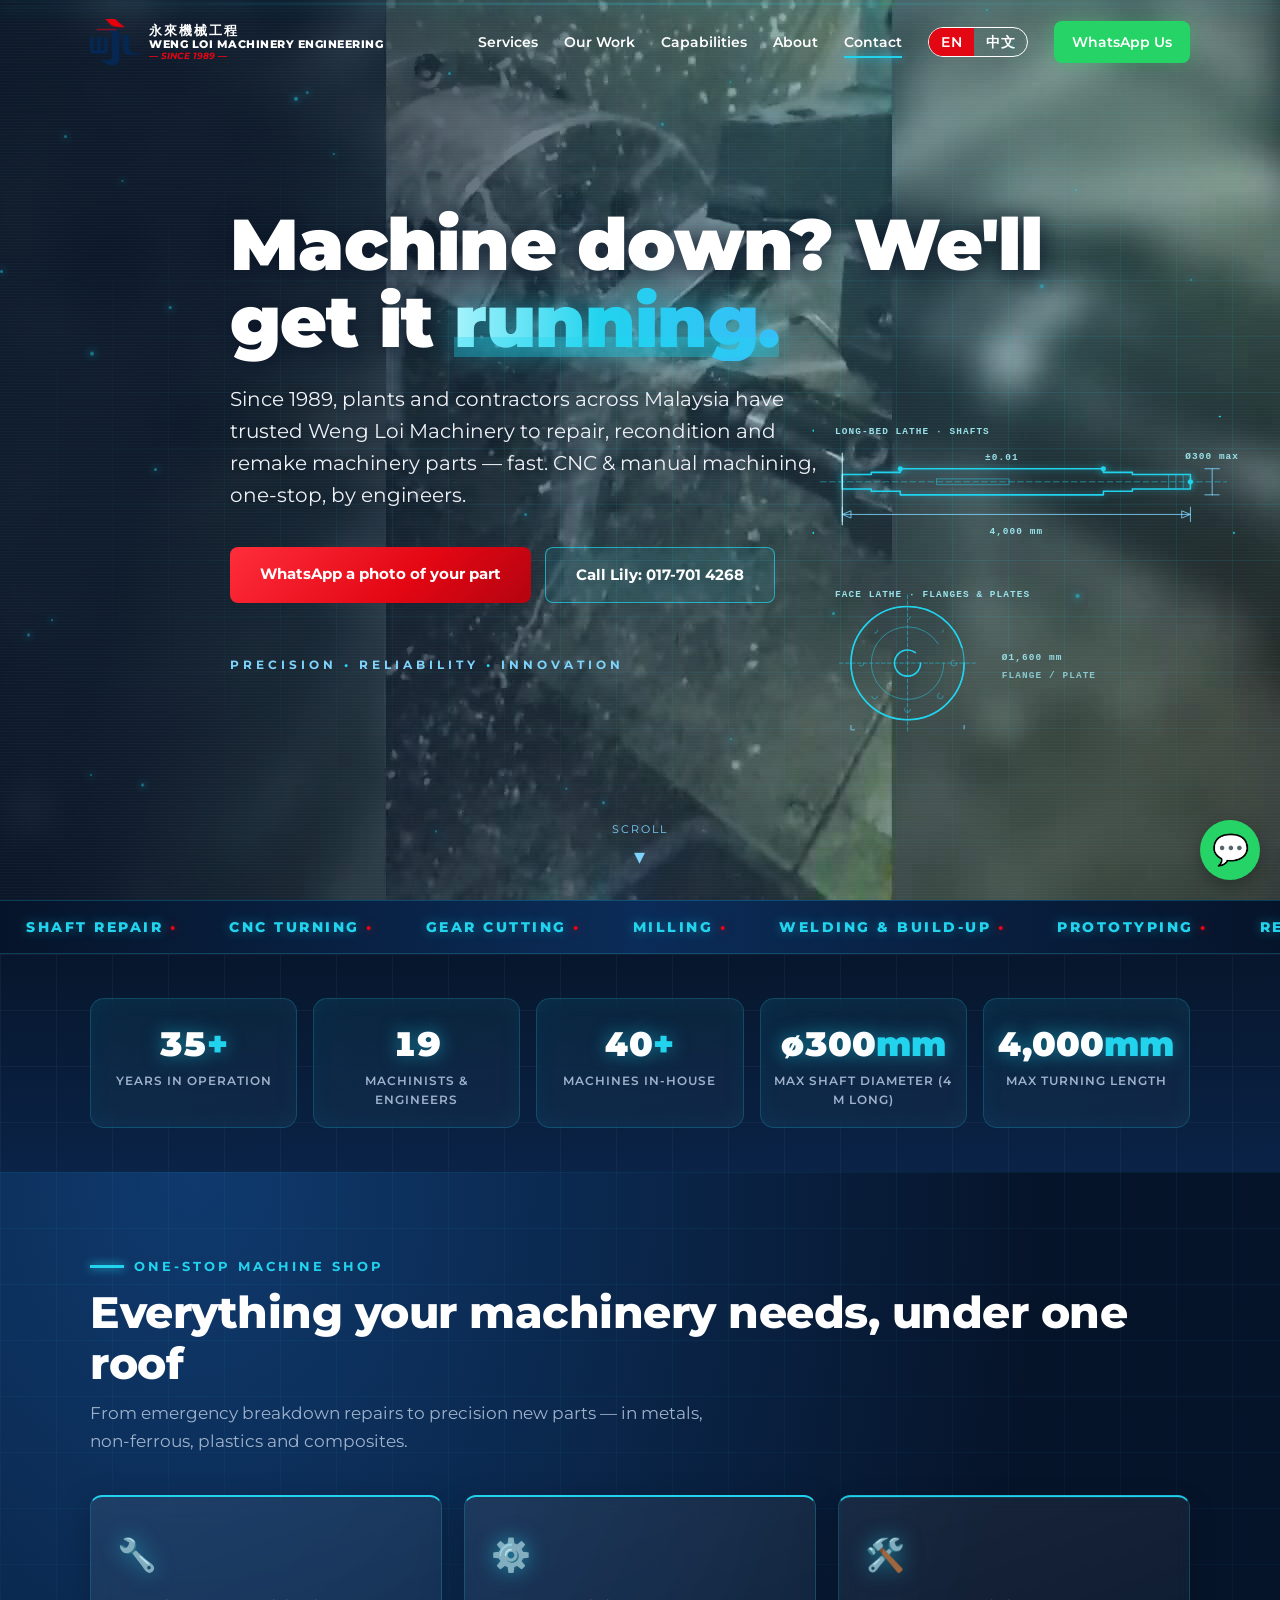
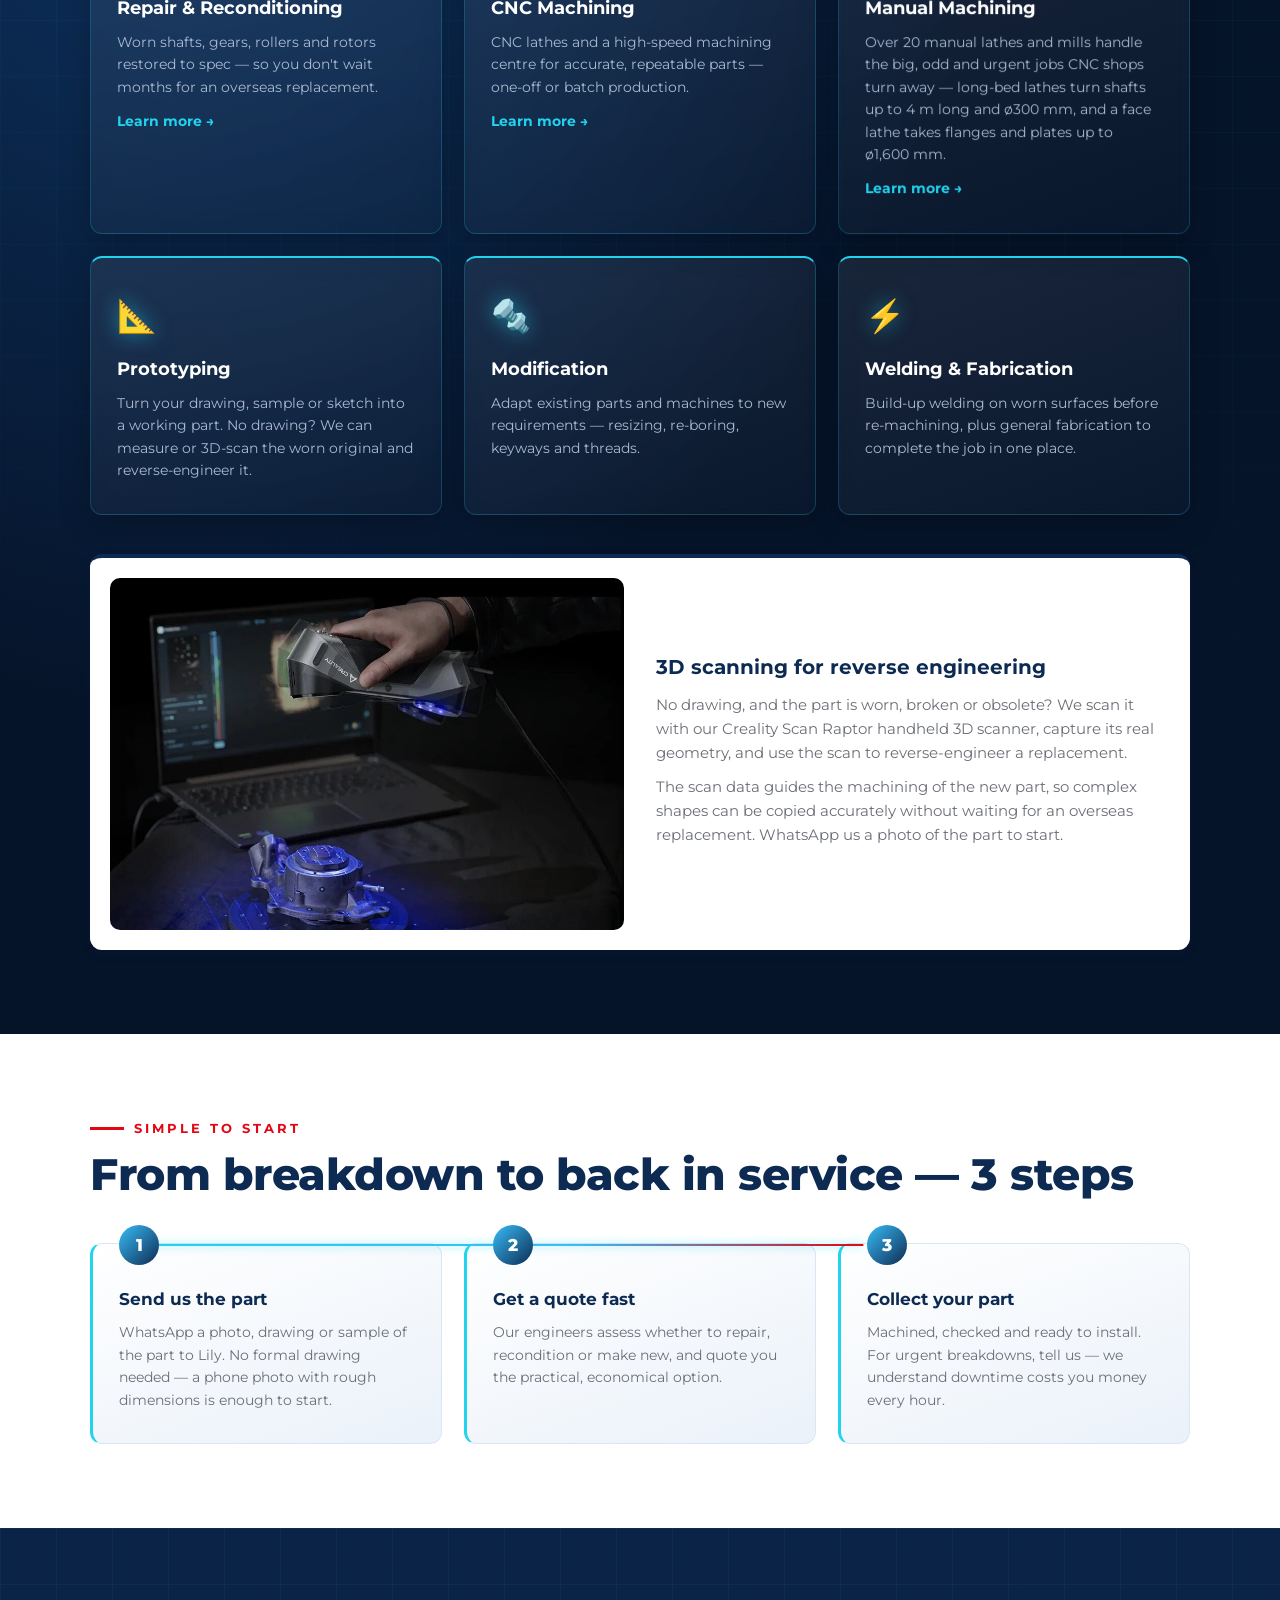
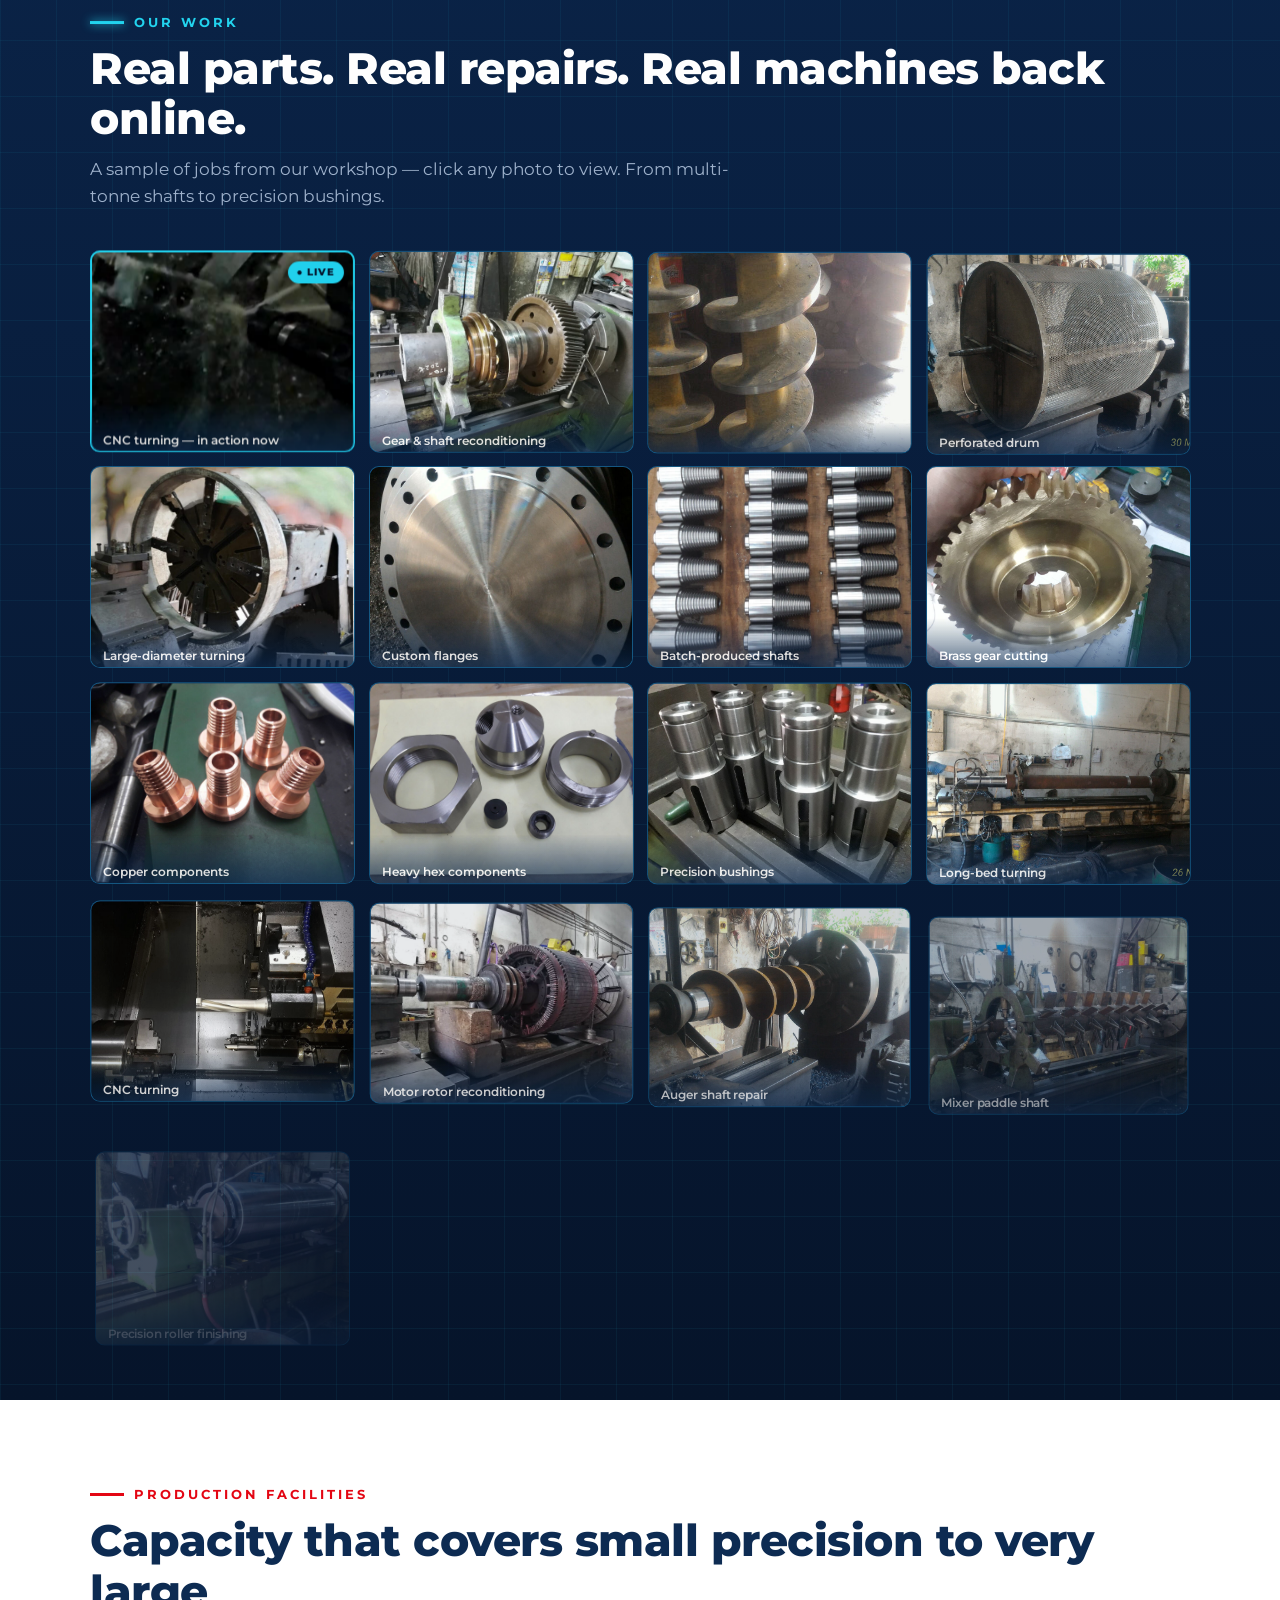
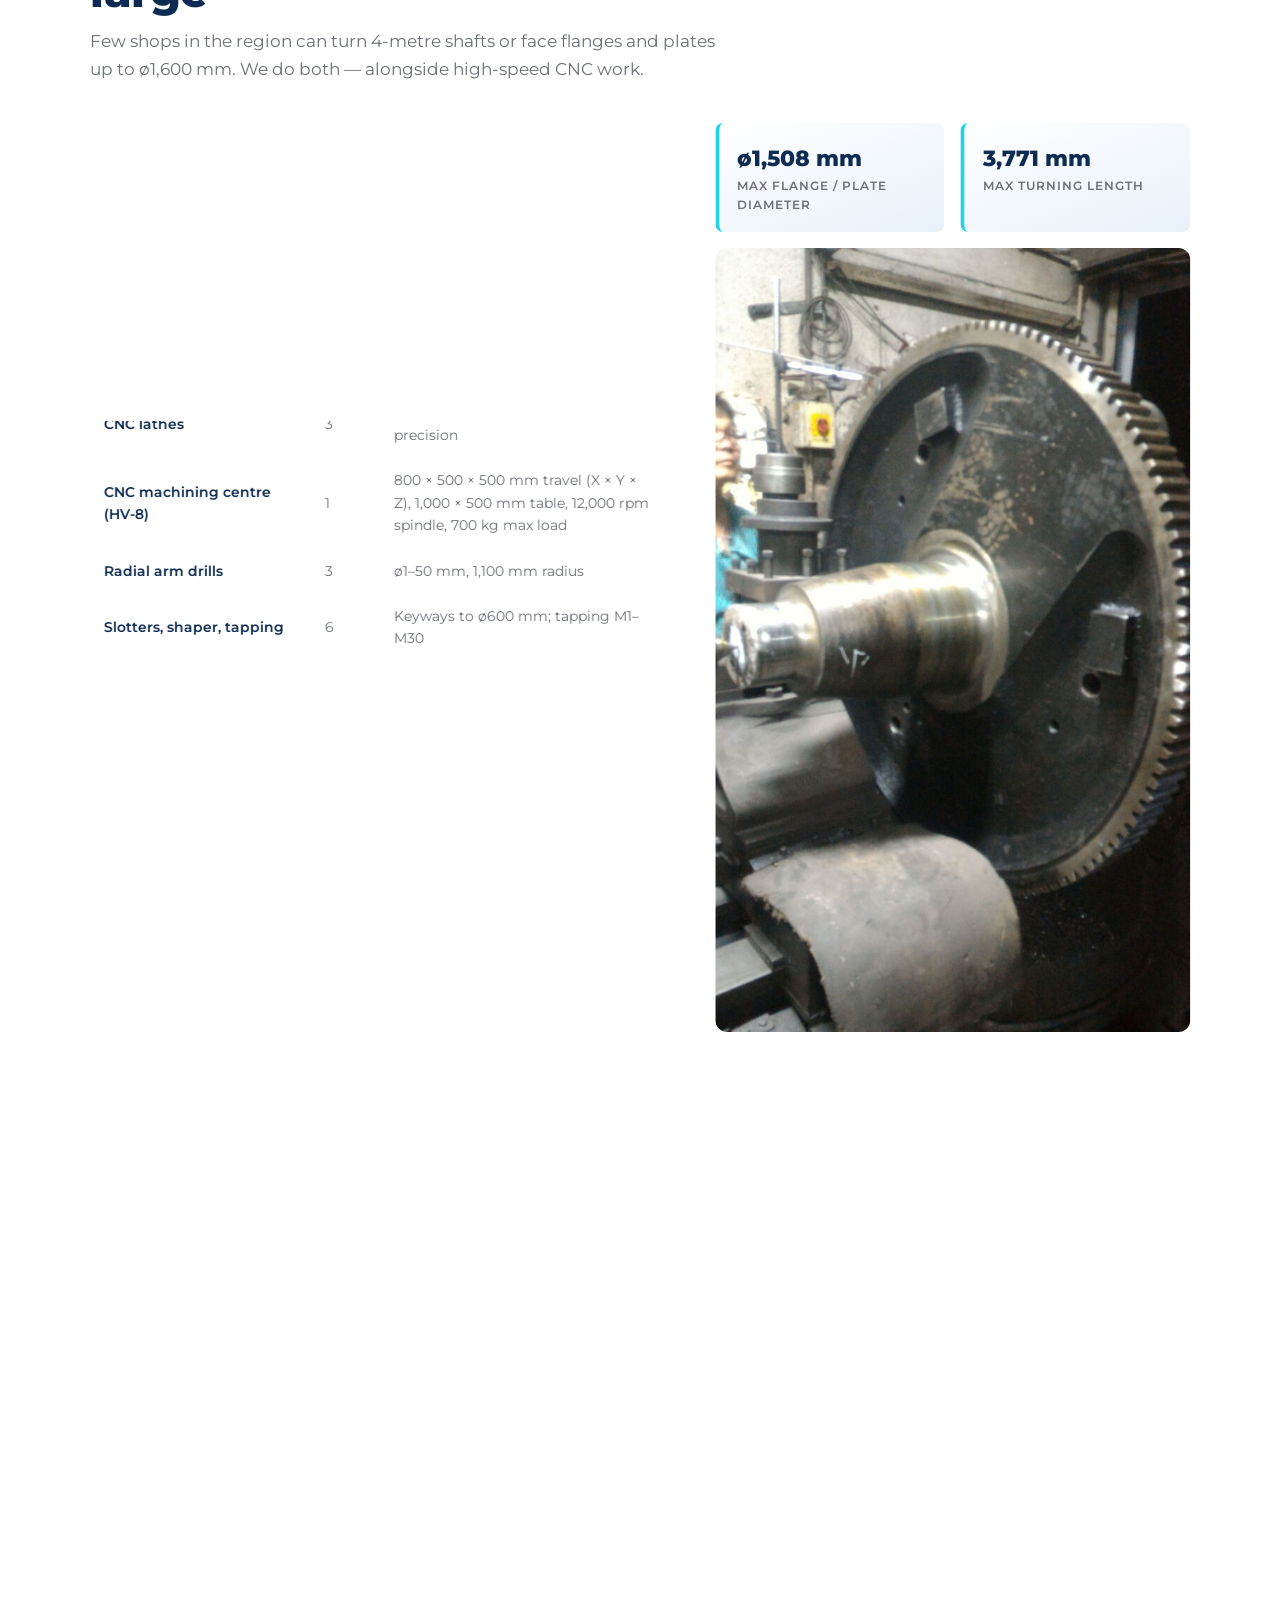
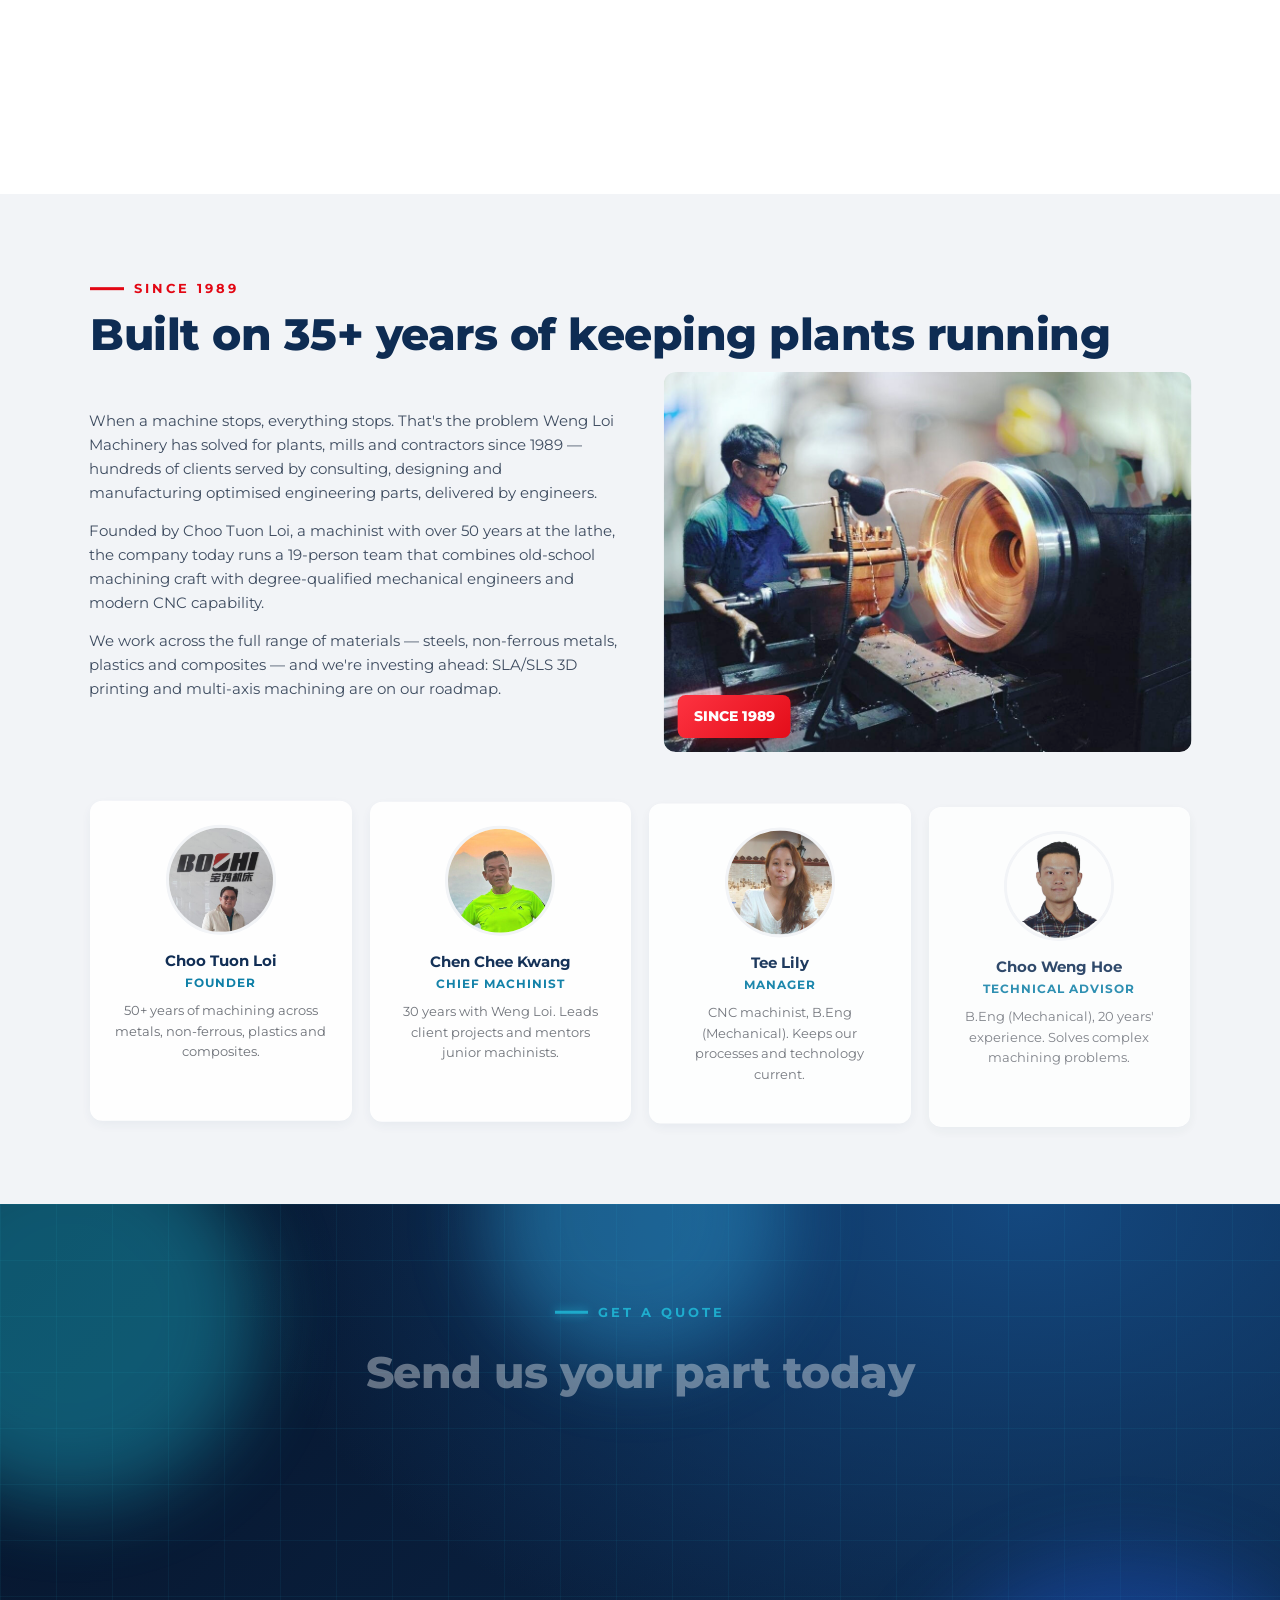
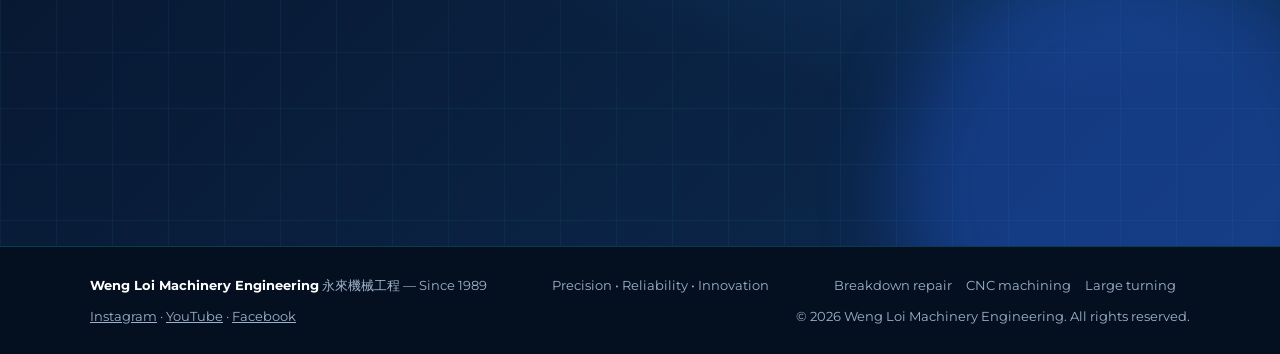
==== commit c4beefa9: "Remove scanner photo caption Co-Authored-By: Claude Sonnet 5.5 <noreply@anthropic.com> Claude-Sessio" ====
--- a/index.html
+++ b/index.html
@@ -425,7 +425,7 @@
       <div class="card reveal tilt" style="--d:.2s"><div class="ico">⚡</div><h3 data-i18n="svc.6.h">Welding &amp; Fabrication</h3><p data-i18n="svc.6.p">Build-up welding on worn surfaces before re-machining, plus general fabrication to complete the job in one place.</p></div>
     </div>
     <div class="scan reveal">
-      <figure><img src="assets/img/service-3d-scanner.jpg" alt="Creality Scan Raptor handheld 3D scanner capturing a machine part" data-i18n-alt="alt.scan" loading="lazy" width="1007" height="689"><figcaption data-i18n="cap.scan">Creality Scan Raptor handheld 3D scanner (manufacturer image)</figcaption></figure>
+      <figure><img src="assets/img/service-3d-scanner.jpg" alt="Creality Scan Raptor handheld 3D scanner capturing a machine part" data-i18n-alt="alt.scan" loading="lazy" width="1007" height="689"></figure>
       <div>
         <h3 data-i18n="scan.h">3D scanning for reverse engineering</h3>
         <p data-i18n="scan.p1">No drawing, and the part is worn, broken or obsolete? We scan it with our Creality Scan Raptor handheld 3D scanner, capture its real geometry, and use the scan to reverse-engineer a replacement.</p>
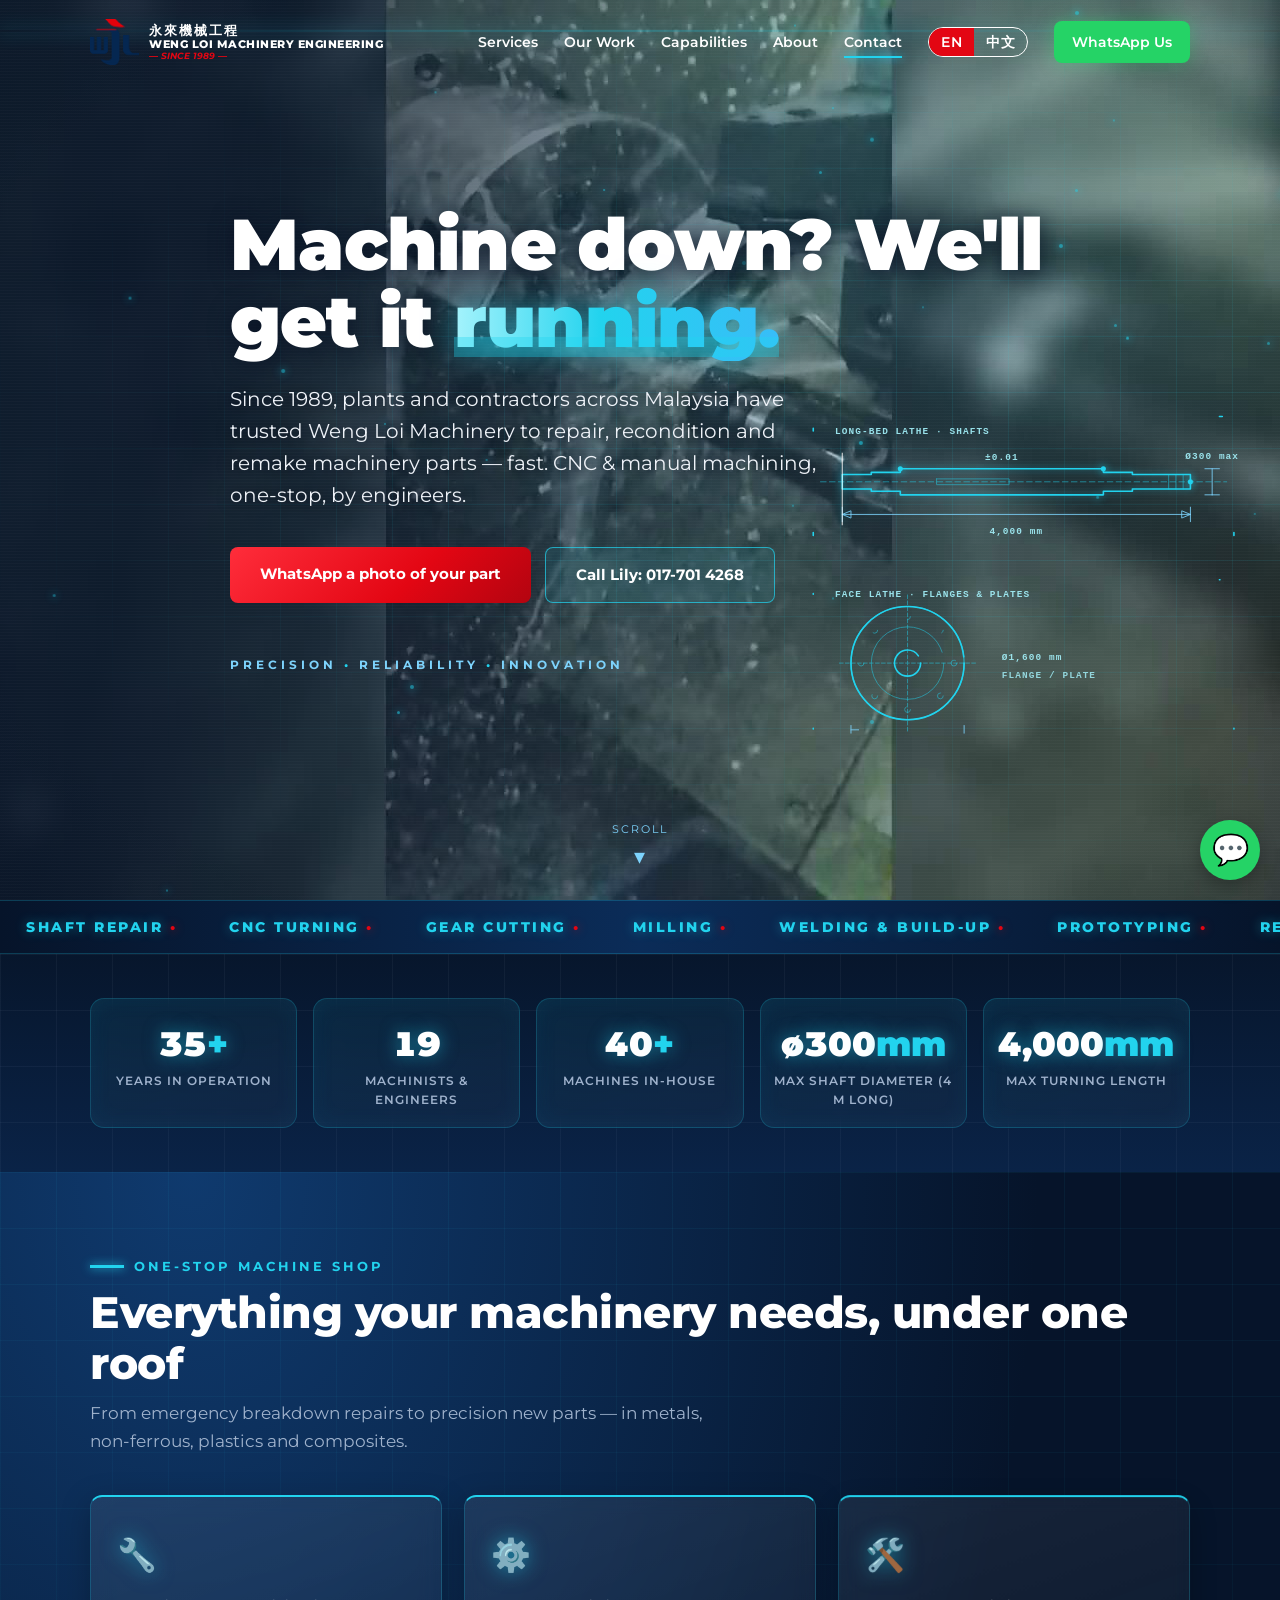
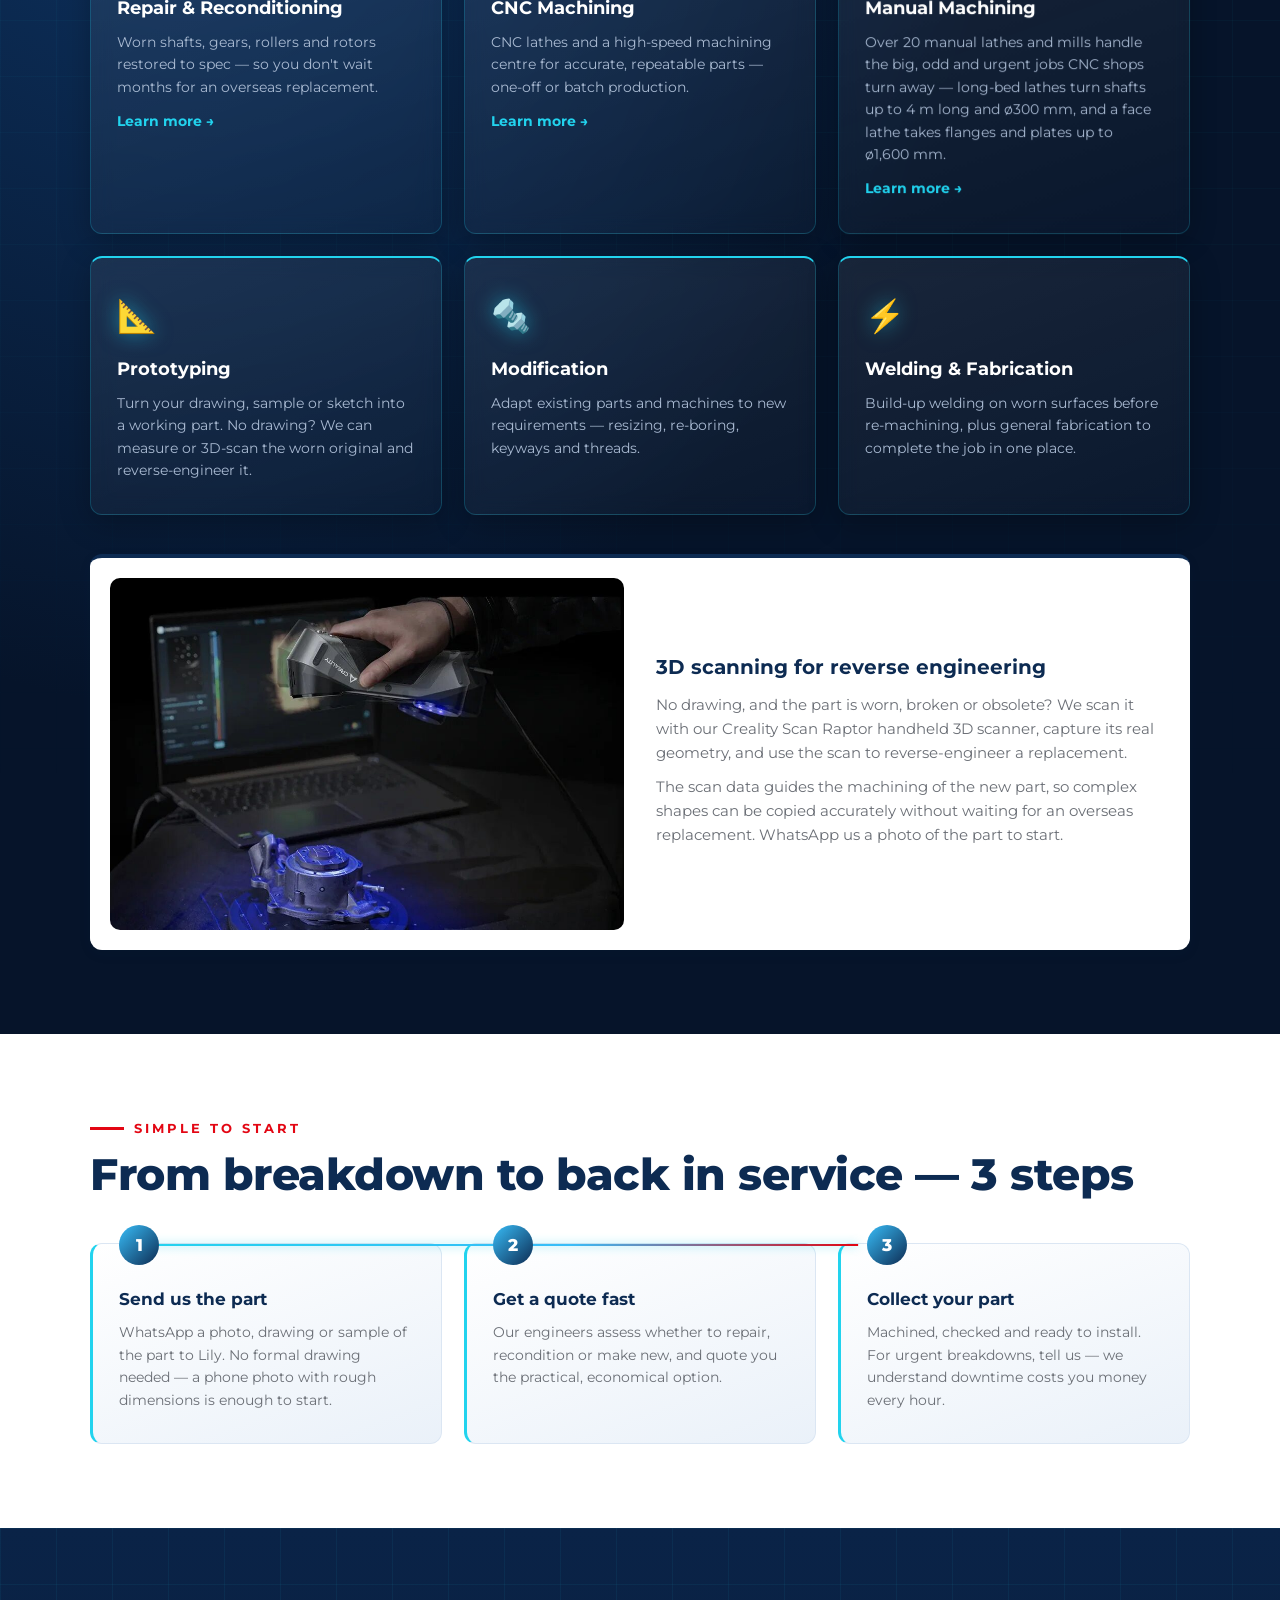
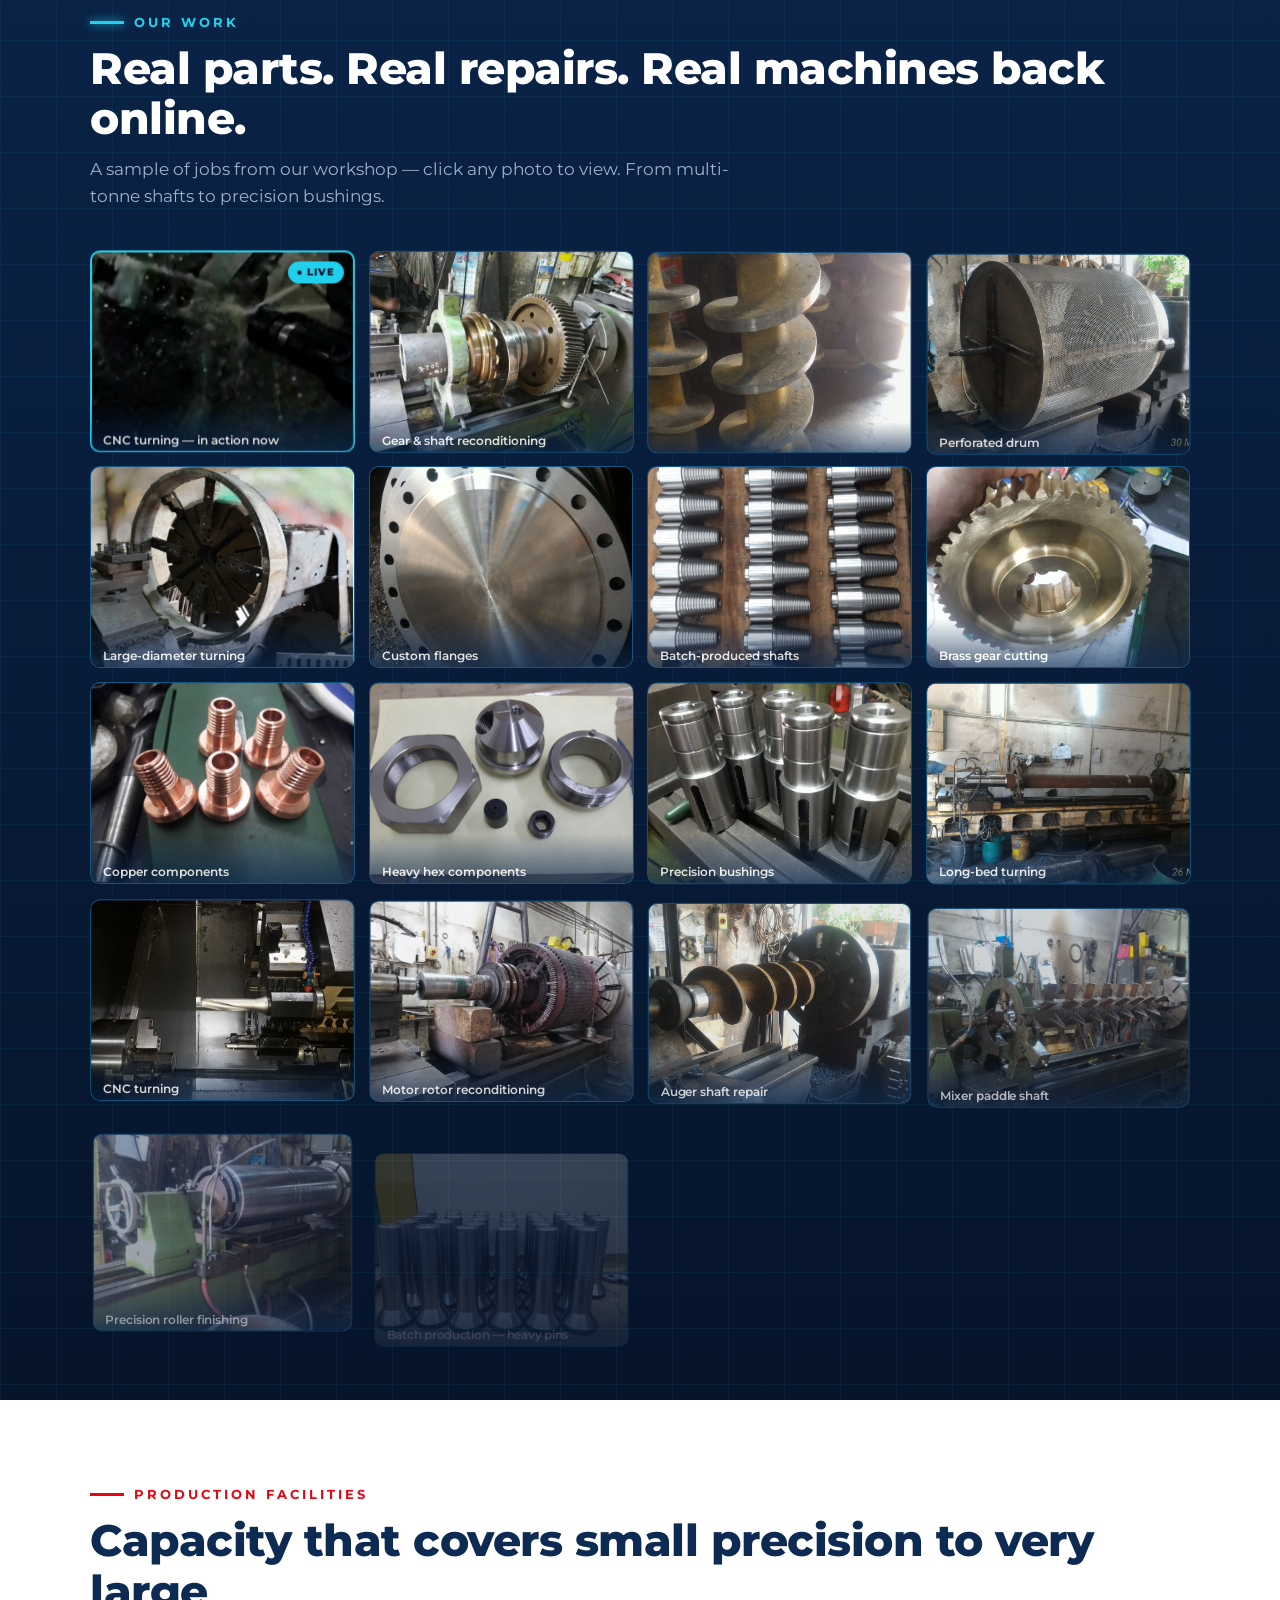
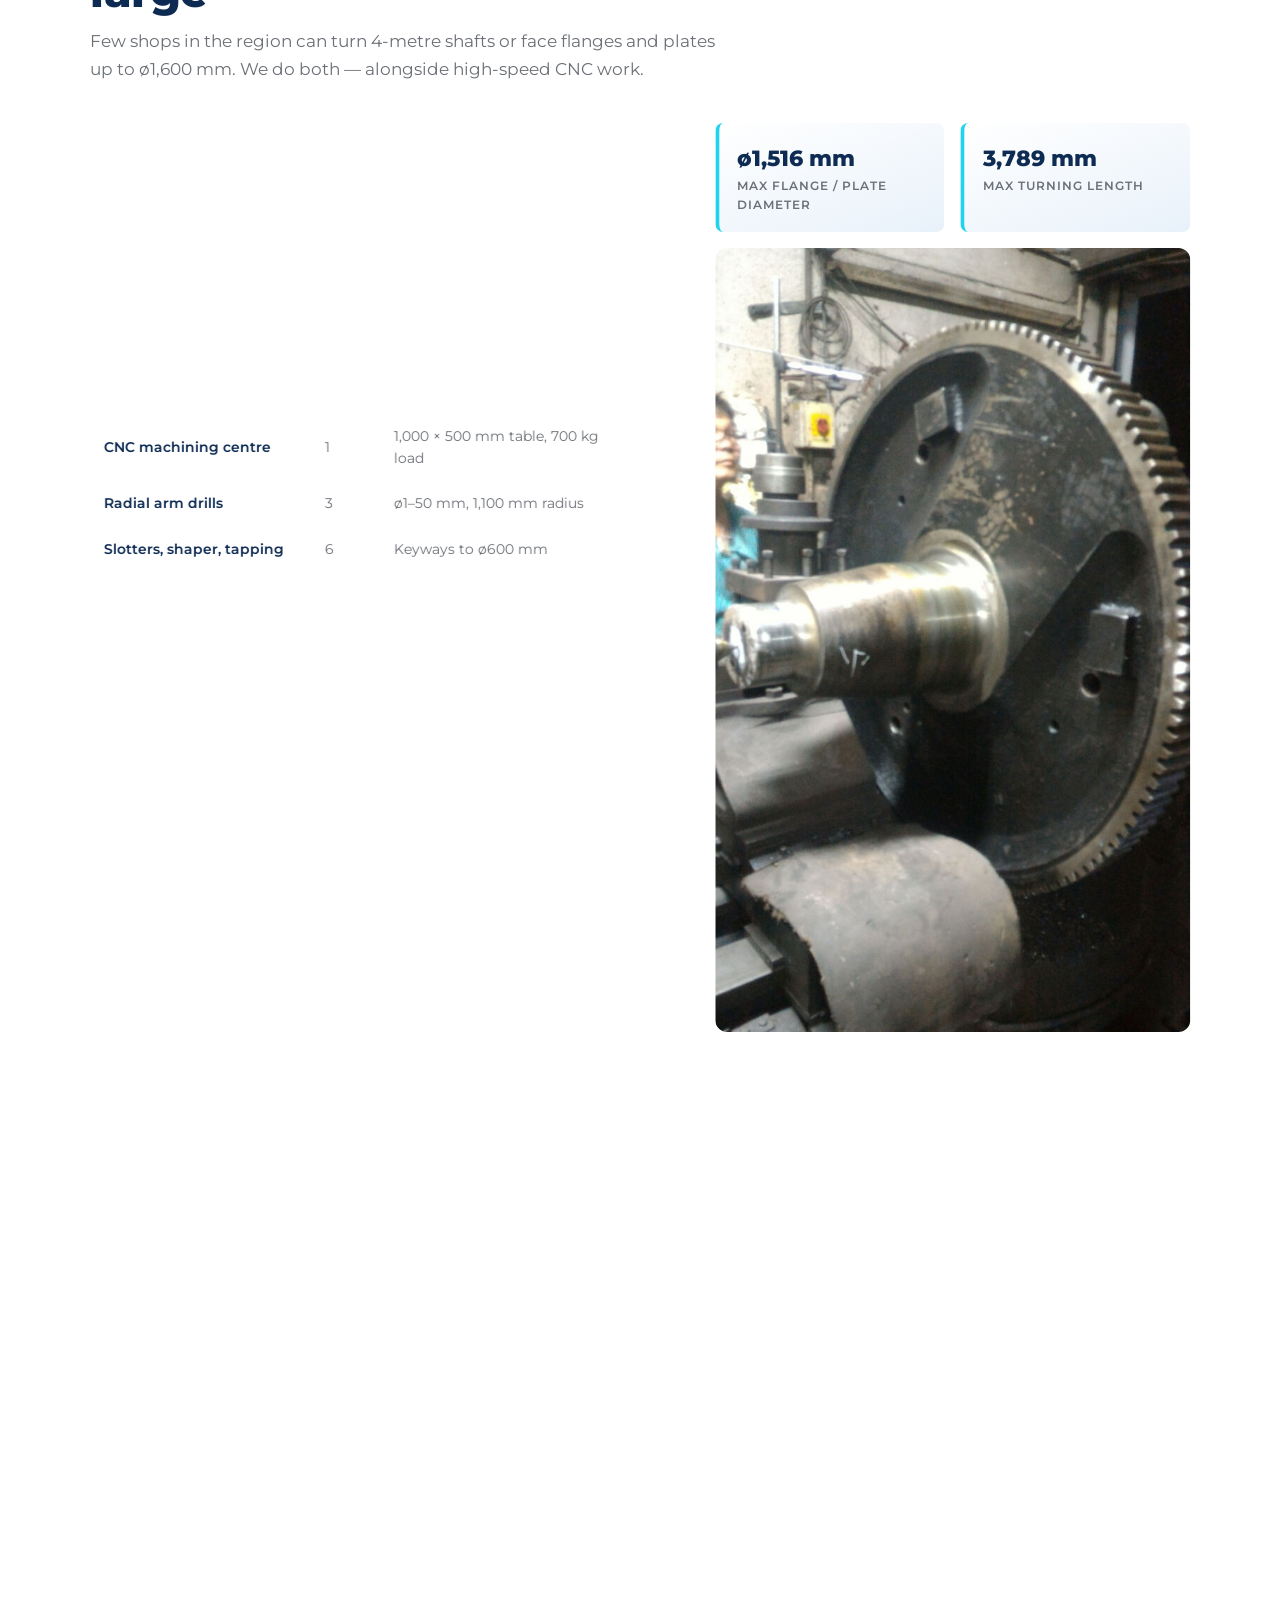
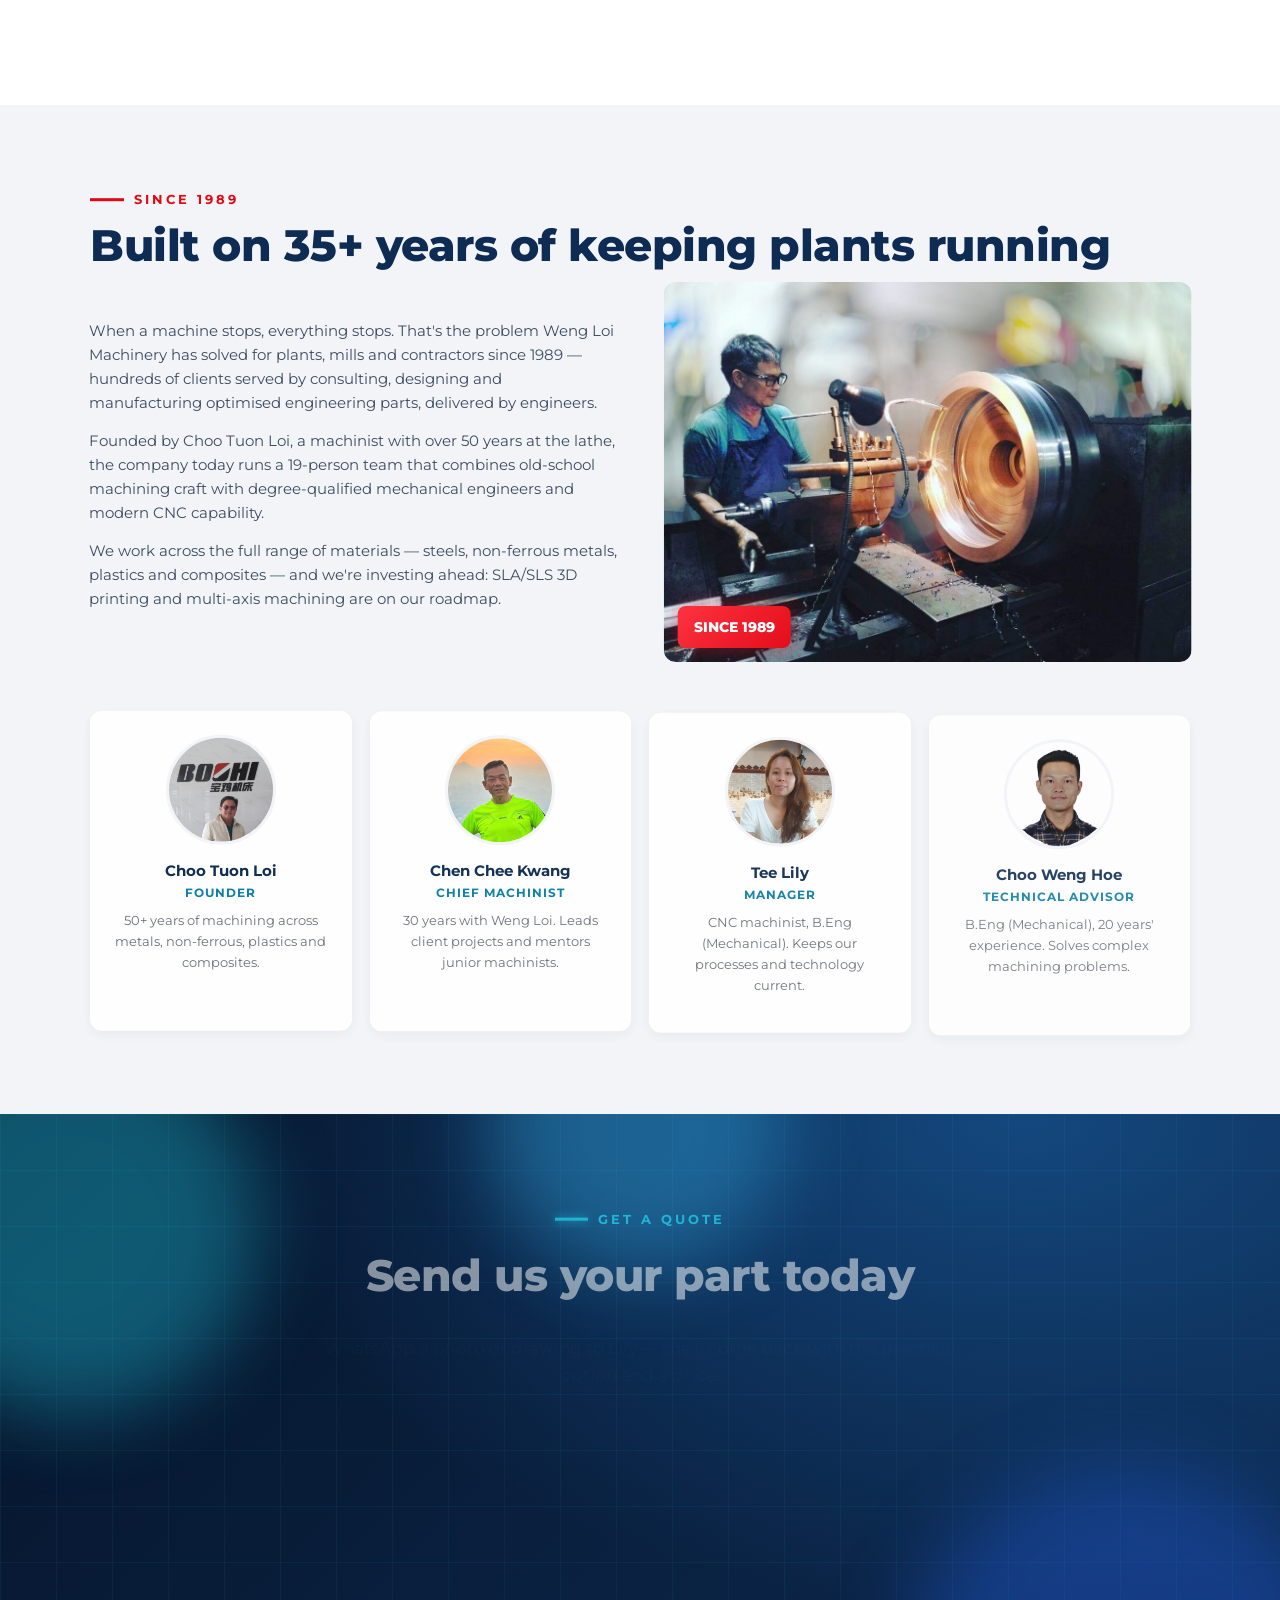
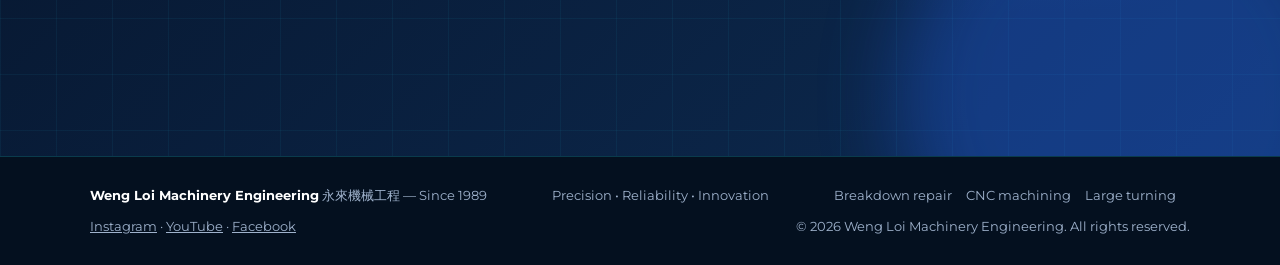
==== commit da641fb2: "Revert "Add company profile details to capability tables (EN/ZH)"" ====
--- a/index.html
+++ b/index.html
@@ -486,12 +486,12 @@
         <table>
           <thead><tr><th data-i18n="caps.th1">Machine group</th><th data-i18n="caps.th2">Qty</th><th data-i18n="caps.th3">Capacity</th></tr></thead>
           <tbody>
-          <tr><td data-i18n="caps.r1a">Horizontal lathes (manual)</td><td>23</td><td data-i18n="caps.r1b">Long-bed lathes: shafts up to 4,000&nbsp;mm long, ø300&nbsp;mm max. Face lathe: flanges and plates up to ø1,600&nbsp;mm. Bombay lathe: ø1,200 × 500&nbsp;mm long, or ø900 × 1,500&nbsp;mm long</td></tr>
-          <tr><td data-i18n="caps.r2a">Vertical milling machines</td><td>11</td><td data-i18n="caps.r2b">Tables up to 1,370 × 254&nbsp;mm. OKK: max work ø254&nbsp;mm, 1,600&nbsp;mm long</td></tr>
+          <tr><td data-i18n="caps.r1a">Horizontal lathes (manual)</td><td>24</td><td data-i18n="caps.r1b">Long-bed lathes: shafts up to 4,000&nbsp;mm long, ø300&nbsp;mm max. Face lathe: flanges and plates up to ø1,600&nbsp;mm</td></tr>
+          <tr><td data-i18n="caps.r2a">Vertical milling machines</td><td>11</td><td data-i18n="caps.r2b">e.g. HV-8: 800 × 500 × 500&nbsp;mm travel (X × Y × Z)</td></tr>
           <tr><td data-i18n="caps.r3a">CNC lathes</td><td>3</td><td data-i18n="caps.r3b">Up to ø440&nbsp;mm / 820&nbsp;mm, incl. high-precision</td></tr>
-          <tr><td data-i18n="caps.r4a">CNC machining centre (HV-8)</td><td>1</td><td data-i18n="caps.r4b">800 × 500 × 500&nbsp;mm travel (X × Y × Z), 1,000 × 500&nbsp;mm table, 12,000&nbsp;rpm spindle, 700&nbsp;kg max load</td></tr>
+          <tr><td data-i18n="caps.r4a">CNC machining centre</td><td>1</td><td data-i18n="caps.r4b">1,000 × 500&nbsp;mm table, 700&nbsp;kg max load</td></tr>
           <tr><td data-i18n="caps.r5a">Radial arm drills</td><td>3</td><td data-i18n="caps.r5b">ø1–50&nbsp;mm, 1,100&nbsp;mm radius</td></tr>
-          <tr><td data-i18n="caps.r6a">Slotters, shaper, tapping</td><td>6</td><td data-i18n="caps.r6b">Keyways to ø600&nbsp;mm; tapping M1–M30</td></tr>
+          <tr><td data-i18n="caps.r6a">Slotters, shaper, tapping</td><td>6</td><td data-i18n="caps.r6b">Keyways to ø600&nbsp;mm</td></tr>
           </tbody>
         </table>
         <img class="machimg" src="assets/img/facility-cnc-centre.jpg" alt="CNC machining centre in operation with machinist" data-i18n-alt="alt.cncc" loading="lazy" data-cap="CNC machining centre" data-i18n-cap="imgcap.cnc">
